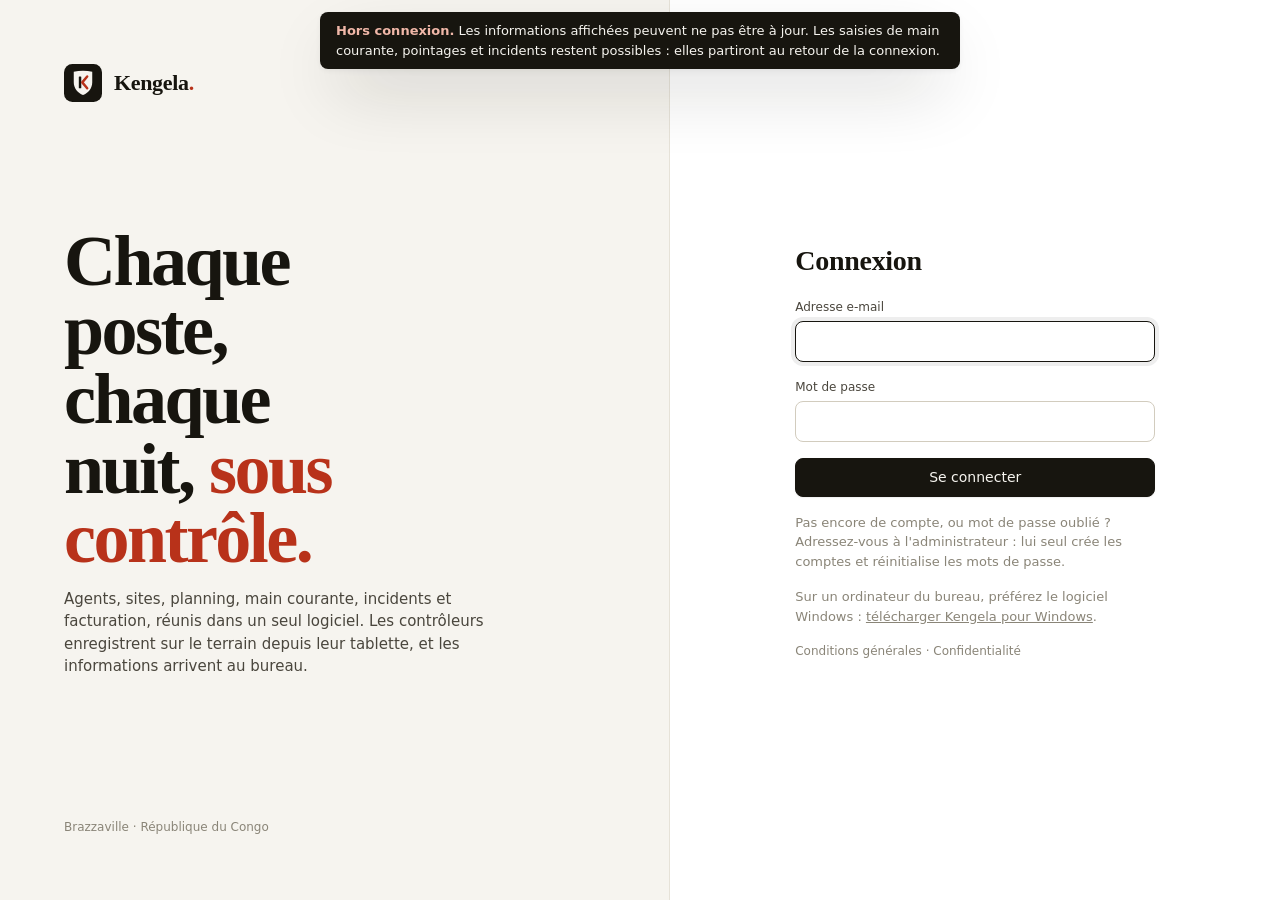
==== app/index.html @ 650a55ea "Version web 1.0.51" ====
<!doctype html>
<html lang="fr">
  <head>
    <meta charset="UTF-8" />
    <meta name="viewport" content="width=device-width, initial-scale=1.0" />
    <meta http-equiv="Content-Security-Policy"
      content="default-src 'self'; connect-src 'self' https://*.supabase.co wss://*.supabase.co https://api.github.com ws://localhost:5180; img-src 'self' data: blob: https://*.supabase.co; style-src 'self' 'unsafe-inline'; script-src 'self'" />
    <title>Kengela</title>
    <link rel="icon" href="data:image/svg+xml,%3Csvg xmlns='http://www.w3.org/2000/svg' viewBox='0 0 100 100'%3E%3Crect width='100' height='100' rx='22' fill='%2317150f'/%3E%3Cg transform='translate(12 11.5) scale(.76)'%3E%3Cpath d='M18 12C38 6.5 62 6.5 82 12L82 47C82 70.5 68 84.5 50 92.5C32 84.5 18 70.5 18 47Z' fill='%23f6f4ef'/%3E%3Crect x='35.5' y='28' width='8.5' height='41' rx='2.2' fill='%2317150f'/%3E%3Cpath d='M64.5 28 47.5 48.5 64.5 69' fill='none' stroke='%23b8321a' stroke-width='8.5' stroke-linecap='round' stroke-linejoin='round'/%3E%3C/g%3E%3C/svg%3E">
    <script type="module" crossorigin src="./assets/index-C6KwQcv0.js"></script>
    <link rel="stylesheet" crossorigin href="./assets/index-D4ypH4gi.css">
  </head>
  <body>
    <div id="root"></div>
  </body>
</html>
---- app/assets/index-D4ypH4gi.css ----
:root{--swal2-outline:0 0 0 3px #6496c880;--swal2-container-padding:.625em;--swal2-backdrop:#0006;--swal2-backdrop-transition:background-color .15s;--swal2-width:32em;--swal2-padding:0 0 1.25em;--swal2-border:none;--swal2-border-radius:.3125rem;--swal2-background:white;--swal2-color:#545454;--swal2-show-animation:swal2-show .3s;--swal2-hide-animation:swal2-hide .15s forwards;--swal2-icon-zoom:1;--swal2-title-padding:.8em 1em 0;--swal2-html-container-padding:1em 1.6em .3em;--swal2-input-border:1px solid #d9d9d9;--swal2-input-border-radius:.1875em;--swal2-input-box-shadow:inset 0 1px 1px #0000000f, 0 0 0 3px transparent;--swal2-input-background:transparent;--swal2-input-transition:border-color .2s, box-shadow .2s;--swal2-input-hover-box-shadow:inset 0 1px 1px #0000000f, 0 0 0 3px transparent;--swal2-input-focus-border:1px solid #b4dbed;--swal2-input-focus-box-shadow:inset 0 1px 1px #0000000f, 0 0 0 3px #6496c880;--swal2-progress-step-background:#add8e6;--swal2-validation-message-background:#f0f0f0;--swal2-validation-message-color:#666;--swal2-footer-border-color:#eee;--swal2-footer-background:transparent;--swal2-footer-color:inherit;--swal2-timer-progress-bar-background:#0000004d;--swal2-close-button-position:initial;--swal2-close-button-inset:auto;--swal2-close-button-font-size:2.5em;--swal2-close-button-color:#ccc;--swal2-close-button-transition:color .2s, box-shadow .2s;--swal2-close-button-outline:initial;--swal2-close-button-box-shadow:inset 0 0 0 3px transparent;--swal2-close-button-focus-box-shadow:inset var(--swal2-outline);--swal2-close-button-hover-transform:none;--swal2-actions-justify-content:center;--swal2-actions-width:auto;--swal2-actions-margin:1.25em auto 0;--swal2-actions-padding:0;--swal2-actions-border-radius:0;--swal2-actions-background:transparent;--swal2-action-button-transition:background-color .2s, box-shadow .2s;--swal2-action-button-hover:black 10%;--swal2-action-button-active:black 10%;--swal2-confirm-button-box-shadow:none;--swal2-confirm-button-border-radius:.25em;--swal2-confirm-button-background-color:#7066e0;--swal2-confirm-button-color:#fff;--swal2-deny-button-box-shadow:none;--swal2-deny-button-border-radius:.25em;--swal2-deny-button-background-color:#dc3741;--swal2-deny-button-color:#fff;--swal2-cancel-button-box-shadow:none;--swal2-cancel-button-border-radius:.25em;--swal2-cancel-button-background-color:#6e7881;--swal2-cancel-button-color:#fff;--swal2-toast-show-animation:swal2-toast-show .5s;--swal2-toast-hide-animation:swal2-toast-hide .1s forwards;--swal2-toast-border:none;--swal2-toast-box-shadow:0 0 1px #00000013, 0 1px 2px #00000013, 1px 2px 4px #00000013, 1px 3px 8px #00000013, 2px 4px 16px #00000013}[data-swal2-theme=dark]{--swal2-dark-theme-black:#19191a;--swal2-dark-theme-white:#e1e1e1;--swal2-background:var(--swal2-dark-theme-black);--swal2-color:var(--swal2-dark-theme-white);--swal2-footer-border-color:#555;--swal2-input-background:color-mix(in srgb, var(--swal2-dark-theme-black), var(--swal2-dark-theme-white) 10%);--swal2-validation-message-background:color-mix(in srgb, var(--swal2-dark-theme-black), var(--swal2-dark-theme-white) 10%);--swal2-validation-message-color:var(--swal2-dark-theme-white);--swal2-timer-progress-bar-background:#ffffffb3}@media (prefers-color-scheme:dark){[data-swal2-theme=auto]{--swal2-dark-theme-black:#19191a;--swal2-dark-theme-white:#e1e1e1;--swal2-background:var(--swal2-dark-theme-black);--swal2-color:var(--swal2-dark-theme-white);--swal2-footer-border-color:#555;--swal2-input-background:color-mix(in srgb, var(--swal2-dark-theme-black), var(--swal2-dark-theme-white) 10%);--swal2-validation-message-background:color-mix(in srgb, var(--swal2-dark-theme-black), var(--swal2-dark-theme-white) 10%);--swal2-validation-message-color:var(--swal2-dark-theme-white);--swal2-timer-progress-bar-background:#ffffffb3}}body.swal2-shown:not(.swal2-no-backdrop,.swal2-toast-shown){overflow:hidden}body.swal2-height-auto{height:auto!important}body.swal2-no-backdrop .swal2-container{pointer-events:none;background-color:#0000!important}body.swal2-no-backdrop .swal2-container .swal2-popup{pointer-events:auto}body.swal2-no-backdrop .swal2-container .swal2-modal{box-shadow:0 0 10px var(--swal2-backdrop)}body.swal2-toast-shown .swal2-container{box-sizing:border-box;pointer-events:none;background-color:#0000;width:360px;max-width:100%}body.swal2-toast-shown .swal2-container.swal2-top{inset:0 auto auto 50%;transform:translate(-50%)}body.swal2-toast-shown .swal2-container.swal2-top-end,body.swal2-toast-shown .swal2-container.swal2-top-right{inset:0 0 auto auto}body.swal2-toast-shown .swal2-container.swal2-top-start,body.swal2-toast-shown .swal2-container.swal2-top-left{inset:0 auto auto 0}body.swal2-toast-shown .swal2-container.swal2-center-start,body.swal2-toast-shown .swal2-container.swal2-center-left{inset:50% auto auto 0;transform:translateY(-50%)}body.swal2-toast-shown .swal2-container.swal2-center{inset:50% auto auto 50%;transform:translate(-50%,-50%)}body.swal2-toast-shown .swal2-container.swal2-center-end,body.swal2-toast-shown .swal2-container.swal2-center-right{inset:50% 0 auto auto;transform:translateY(-50%)}body.swal2-toast-shown .swal2-container.swal2-bottom-start,body.swal2-toast-shown .swal2-container.swal2-bottom-left{inset:auto auto 0 0}body.swal2-toast-shown .swal2-container.swal2-bottom{inset:auto auto 0 50%;transform:translate(-50%)}body.swal2-toast-shown .swal2-container.swal2-bottom-end,body.swal2-toast-shown .swal2-container.swal2-bottom-right{inset:auto 0 0 auto}@media print{body.swal2-shown:not(.swal2-no-backdrop,.swal2-toast-shown){overflow-y:scroll!important}body.swal2-shown:not(.swal2-no-backdrop,.swal2-toast-shown)>[aria-hidden=true]{display:none}body.swal2-shown:not(.swal2-no-backdrop,.swal2-toast-shown) .swal2-container{position:static!important}}div:where(.swal2-container){z-index:1060;box-sizing:border-box;height:100%;padding:var(--swal2-container-padding);transition:var(--swal2-backdrop-transition);-webkit-overflow-scrolling:touch;grid-template-rows:minmax(min-content,auto) minmax(min-content,auto) minmax(min-content,auto);grid-template-areas:"top-start top top-end""center-start center center-end""bottom-start bottom-center bottom-end";display:grid;position:fixed;inset:0;overflow-x:hidden}div:where(.swal2-container).swal2-backdrop-show,div:where(.swal2-container).swal2-noanimation{background:var(--swal2-backdrop)}div:where(.swal2-container).swal2-backdrop-hide{background:0 0!important}div:where(.swal2-container).swal2-top-start,div:where(.swal2-container).swal2-center-start,div:where(.swal2-container).swal2-bottom-start{grid-template-columns:minmax(0,1fr) auto auto}div:where(.swal2-container).swal2-top,div:where(.swal2-container).swal2-center,div:where(.swal2-container).swal2-bottom{grid-template-columns:auto minmax(0,1fr) auto}div:where(.swal2-container).swal2-top-end,div:where(.swal2-container).swal2-center-end,div:where(.swal2-container).swal2-bottom-end{grid-template-columns:auto auto minmax(0,1fr)}div:where(.swal2-container).swal2-top-start>.swal2-popup{align-self:start}div:where(.swal2-container).swal2-top>.swal2-popup{grid-column:2;place-self:start center}div:where(.swal2-container).swal2-top-end>.swal2-popup,div:where(.swal2-container).swal2-top-right>.swal2-popup{grid-column:3;place-self:start end}div:where(.swal2-container).swal2-center-start>.swal2-popup,div:where(.swal2-container).swal2-center-left>.swal2-popup{grid-row:2;align-self:center}div:where(.swal2-container).swal2-center>.swal2-popup{grid-area:2/2;place-self:center}div:where(.swal2-container).swal2-center-end>.swal2-popup,div:where(.swal2-container).swal2-center-right>.swal2-popup{grid-area:2/3;place-self:center end}div:where(.swal2-container).swal2-bottom-start>.swal2-popup,div:where(.swal2-container).swal2-bottom-left>.swal2-popup{grid-area:3/1;align-self:end}div:where(.swal2-container).swal2-bottom>.swal2-popup{grid-area:3/2;place-self:end center}div:where(.swal2-container).swal2-bottom-end>.swal2-popup,div:where(.swal2-container).swal2-bottom-right>.swal2-popup{grid-area:3/3;place-self:end}div:where(.swal2-container).swal2-grow-row>.swal2-popup,div:where(.swal2-container).swal2-grow-fullscreen>.swal2-popup{grid-column:1/4;width:100%}div:where(.swal2-container).swal2-grow-column>.swal2-popup,div:where(.swal2-container).swal2-grow-fullscreen>.swal2-popup{grid-row:1/4;align-self:stretch}div:where(.swal2-container).swal2-no-transition{transition:none!important}div:where(.swal2-container)[popover]{border:0;width:auto}div:where(.swal2-container) div:where(.swal2-popup){box-sizing:border-box;width:var(--swal2-width);max-width:100%;padding:var(--swal2-padding);border:var(--swal2-border);border-radius:var(--swal2-border-radius);background:var(--swal2-background);color:var(--swal2-color);grid-template-columns:minmax(0,100%);font-family:inherit;font-size:1rem;display:none;position:relative}div:where(.swal2-container) div:where(.swal2-popup):focus{outline:none}div:where(.swal2-container) div:where(.swal2-popup).swal2-loading{overflow-y:hidden}div:where(.swal2-container) div:where(.swal2-popup).swal2-draggable,div:where(.swal2-container) div:where(.swal2-popup).swal2-draggable div:where(.swal2-icon){cursor:grab}div:where(.swal2-container) div:where(.swal2-popup).swal2-dragging,div:where(.swal2-container) div:where(.swal2-popup).swal2-dragging div:where(.swal2-icon){cursor:grabbing}div:where(.swal2-container) h2:where(.swal2-title){max-width:100%;padding:var(--swal2-title-padding);color:inherit;text-align:center;text-transform:none;overflow-wrap:break-word;cursor:initial;margin:0;font-size:1.875em;font-weight:600;position:relative}div:where(.swal2-container) div:where(.swal2-actions){z-index:1;box-sizing:border-box;align-items:center;justify-content:var(--swal2-actions-justify-content);width:var(--swal2-actions-width);margin:var(--swal2-actions-margin);padding:var(--swal2-actions-padding);border-radius:var(--swal2-actions-border-radius);background:var(--swal2-actions-background);flex-wrap:wrap;display:flex}div:where(.swal2-container) div:where(.swal2-loader){border:.25em solid #2778c4;border-color:#2778c4 #0000;border-radius:100%;justify-content:center;align-items:center;width:2.2em;height:2.2em;margin:0 1.875em;animation:1.5s linear infinite swal2-rotate-loading;display:none}div:where(.swal2-container) button:where(.swal2-styled){transition:var(--swal2-action-button-transition);border:none;margin:.3125em;padding:.625em 1.1em;font-weight:500;box-shadow:0 0 0 3px #0000}div:where(.swal2-container) button:where(.swal2-styled):not([disabled]){cursor:pointer}div:where(.swal2-container) button:where(.swal2-styled):where(.swal2-confirm){border-radius:var(--swal2-confirm-button-border-radius);background:initial;background-color:var(--swal2-confirm-button-background-color);box-shadow:var(--swal2-confirm-button-box-shadow);color:var(--swal2-confirm-button-color);font-size:1em}div:where(.swal2-container) button:where(.swal2-styled):where(.swal2-confirm):hover{background-color:color-mix(in srgb, var(--swal2-confirm-button-background-color), var(--swal2-action-button-hover))}div:where(.swal2-container) button:where(.swal2-styled):where(.swal2-confirm):active{background-color:color-mix(in srgb, var(--swal2-confirm-button-background-color), var(--swal2-action-button-active))}div:where(.swal2-container) button:where(.swal2-styled):where(.swal2-deny){border-radius:var(--swal2-deny-button-border-radius);background:initial;background-color:var(--swal2-deny-button-background-color);box-shadow:var(--swal2-deny-button-box-shadow);color:var(--swal2-deny-button-color);font-size:1em}div:where(.swal2-container) button:where(.swal2-styled):where(.swal2-deny):hover{background-color:color-mix(in srgb, var(--swal2-deny-button-background-color), var(--swal2-action-button-hover))}div:where(.swal2-container) button:where(.swal2-styled):where(.swal2-deny):active{background-color:color-mix(in srgb, var(--swal2-deny-button-background-color), var(--swal2-action-button-active))}div:where(.swal2-container) button:where(.swal2-styled):where(.swal2-cancel){border-radius:var(--swal2-cancel-button-border-radius);background:initial;background-color:var(--swal2-cancel-button-background-color);box-shadow:var(--swal2-cancel-button-box-shadow);color:var(--swal2-cancel-button-color);font-size:1em}div:where(.swal2-container) button:where(.swal2-styled):where(.swal2-cancel):hover{background-color:color-mix(in srgb, var(--swal2-cancel-button-background-color), var(--swal2-action-button-hover))}div:where(.swal2-container) button:where(.swal2-styled):where(.swal2-cancel):active{background-color:color-mix(in srgb, var(--swal2-cancel-button-background-color), var(--swal2-action-button-active))}div:where(.swal2-container) button:where(.swal2-styled):focus-visible{box-shadow:var(--swal2-action-button-focus-box-shadow);outline:none}div:where(.swal2-container) button:where(.swal2-styled)[disabled]:not(.swal2-loading){opacity:.4}div:where(.swal2-container) button:where(.swal2-styled)::-moz-focus-inner{border:0}div:where(.swal2-container) div:where(.swal2-footer){border-top:1px solid var(--swal2-footer-border-color);background:var(--swal2-footer-background);color:var(--swal2-footer-color);text-align:center;cursor:initial;margin:1em 0 0;padding:1em 1em 0;font-size:1em}div:where(.swal2-container) .swal2-timer-progress-bar-container{border-bottom-right-radius:var(--swal2-border-radius);border-bottom-left-radius:var(--swal2-border-radius);position:absolute;bottom:0;left:0;right:0;overflow:hidden;grid-column:auto!important}div:where(.swal2-container) div:where(.swal2-timer-progress-bar){background:var(--swal2-timer-progress-bar-background);width:100%;height:.25em}div:where(.swal2-container) img:where(.swal2-image){max-width:100%;cursor:initial;margin:2em auto 1em}div:where(.swal2-container) button:where(.swal2-close){position:var(--swal2-close-button-position);inset:var(--swal2-close-button-inset);z-index:2;width:1.2em;height:1.2em;transition:var(--swal2-close-button-transition);border-radius:var(--swal2-border-radius);outline:var(--swal2-close-button-outline);color:var(--swal2-close-button-color);font-family:monospace;font-size:var(--swal2-close-button-font-size);cursor:pointer;background:0 0;border:none;justify-content:center;justify-self:end;align-items:center;margin-top:0;margin-bottom:-1.2em;margin-right:0;padding:0;overflow:hidden}div:where(.swal2-container) button:where(.swal2-close):hover{transform:var(--swal2-close-button-hover-transform);color:#f27474;background:0 0}div:where(.swal2-container) button:where(.swal2-close):focus-visible{box-shadow:var(--swal2-close-button-focus-box-shadow);outline:none}div:where(.swal2-container) button:where(.swal2-close)::-moz-focus-inner{border:0}div:where(.swal2-container) div:where(.swal2-html-container){z-index:1;padding:var(--swal2-html-container-padding);color:inherit;text-align:center;overflow-wrap:break-word;word-break:break-word;cursor:initial;justify-content:center;margin:0;font-size:1.125em;font-weight:400;line-height:normal;overflow:auto}div:where(.swal2-container) input:where(.swal2-input),div:where(.swal2-container) input:where(.swal2-file),div:where(.swal2-container) textarea:where(.swal2-textarea),div:where(.swal2-container) select:where(.swal2-select),div:where(.swal2-container) div:where(.swal2-radio),div:where(.swal2-container) label:where(.swal2-checkbox){margin:1em 2em 3px}div:where(.swal2-container) input:where(.swal2-input),div:where(.swal2-container) input:where(.swal2-file),div:where(.swal2-container) textarea:where(.swal2-textarea){box-sizing:border-box;width:auto;transition:var(--swal2-input-transition);border:var(--swal2-input-border);border-radius:var(--swal2-input-border-radius);background:var(--swal2-input-background);box-shadow:var(--swal2-input-box-shadow);color:inherit;font-size:1.125em}div:where(.swal2-container) input:where(.swal2-input).swal2-inputerror,div:where(.swal2-container) input:where(.swal2-file).swal2-inputerror,div:where(.swal2-container) textarea:where(.swal2-textarea).swal2-inputerror{border-color:#f27474!important;box-shadow:0 0 2px #f27474!important}div:where(.swal2-container) input:where(.swal2-input):hover,div:where(.swal2-container) input:where(.swal2-file):hover,div:where(.swal2-container) textarea:where(.swal2-textarea):hover{box-shadow:var(--swal2-input-hover-box-shadow)}div:where(.swal2-container) input:where(.swal2-input):focus,div:where(.swal2-container) input:where(.swal2-file):focus,div:where(.swal2-container) textarea:where(.swal2-textarea):focus{border:var(--swal2-input-focus-border);box-shadow:var(--swal2-input-focus-box-shadow);outline:none}div:where(.swal2-container) input:where(.swal2-input)::placeholder,div:where(.swal2-container) input:where(.swal2-file)::placeholder,div:where(.swal2-container) textarea:where(.swal2-textarea)::placeholder{color:#ccc}div:where(.swal2-container) .swal2-range{background:var(--swal2-background);margin:1em 2em 3px}div:where(.swal2-container) .swal2-range input{width:80%}div:where(.swal2-container) .swal2-range output{width:20%;color:inherit;text-align:center;font-weight:600}div:where(.swal2-container) .swal2-range input,div:where(.swal2-container) .swal2-range output{height:2.625em;padding:0;font-size:1.125em;line-height:2.625em}div:where(.swal2-container) .swal2-input{height:2.625em;padding:0 .75em}div:where(.swal2-container) .swal2-file{background:var(--swal2-input-background);width:75%;margin-left:auto;margin-right:auto;font-size:1.125em}div:where(.swal2-container) .swal2-textarea{height:6.75em;padding:.75em}div:where(.swal2-container) .swal2-select{background:var(--swal2-input-background);min-width:50%;max-width:100%;color:inherit;padding:.375em .625em;font-size:1.125em}div:where(.swal2-container) .swal2-radio,div:where(.swal2-container) .swal2-checkbox{background:var(--swal2-background);color:inherit;justify-content:center;align-items:center}div:where(.swal2-container) .swal2-radio label,div:where(.swal2-container) .swal2-checkbox label{margin:0 .6em;font-size:1.125em}div:where(.swal2-container) .swal2-radio input,div:where(.swal2-container) .swal2-checkbox input{flex-shrink:0;margin:0 .4em}div:where(.swal2-container) label:where(.swal2-input-label){justify-content:center;margin:1em auto 0;display:flex}div:where(.swal2-container) div:where(.swal2-validation-message){background:var(--swal2-validation-message-background);color:var(--swal2-validation-message-color);justify-content:center;align-items:center;margin:1em 0 0;padding:.625em;font-size:1em;font-weight:300;overflow:hidden}div:where(.swal2-container) div:where(.swal2-validation-message):before{content:"!";color:#fff;text-align:center;background-color:#f27474;border-radius:50%;width:1.5em;min-width:1.5em;height:1.5em;margin:0 .625em;font-weight:600;line-height:1.5em;display:inline-block}div:where(.swal2-container) .swal2-progress-steps{background:0 0;flex-wrap:wrap;align-items:center;max-width:100%;margin:1.25em auto;padding:0;font-weight:600}div:where(.swal2-container) .swal2-progress-steps li{display:inline-block;position:relative}div:where(.swal2-container) .swal2-progress-steps .swal2-progress-step{z-index:20;color:#fff;text-align:center;background:#2778c4;border-radius:2em;flex-shrink:0;width:2em;height:2em;line-height:2em}div:where(.swal2-container) .swal2-progress-steps .swal2-progress-step.swal2-active-progress-step{background:#2778c4}div:where(.swal2-container) .swal2-progress-steps .swal2-progress-step.swal2-active-progress-step~.swal2-progress-step{background:var(--swal2-progress-step-background);color:#fff}div:where(.swal2-container) .swal2-progress-steps .swal2-progress-step.swal2-active-progress-step~.swal2-progress-step-line{background:var(--swal2-progress-step-background)}div:where(.swal2-container) .swal2-progress-steps .swal2-progress-step-line{z-index:10;background:#2778c4;flex-shrink:0;width:2.5em;height:.4em;margin:0 -1px}div:where(.swal2-icon){box-sizing:content-box;zoom:var(--swal2-icon-zoom);cursor:default;-webkit-user-select:none;user-select:none;border:.25em solid #000;border-radius:50%;justify-content:center;width:5em;height:5em;margin:2.5em auto .6em;font-family:inherit;line-height:5em;position:relative}div:where(.swal2-icon) .swal2-icon-content{align-items:center;font-size:3.75em;display:flex}div:where(.swal2-icon).swal2-error{color:#f27474;border-color:#f27474}div:where(.swal2-icon).swal2-error .swal2-x-mark{flex-grow:1;position:relative}div:where(.swal2-icon).swal2-error [class^=swal2-x-mark-line]{background-color:#f27474;border-radius:.125em;width:2.9375em;height:.3125em;display:block;position:absolute;top:2.3125em}div:where(.swal2-icon).swal2-error [class^=swal2-x-mark-line][class$=left]{left:1.0625em;transform:rotate(45deg)}div:where(.swal2-icon).swal2-error [class^=swal2-x-mark-line][class$=right]{right:1em;transform:rotate(-45deg)}div:where(.swal2-icon).swal2-error.swal2-icon-show{animation:.5s swal2-animate-error-icon}div:where(.swal2-icon).swal2-error.swal2-icon-show .swal2-x-mark{animation:.5s swal2-animate-error-x-mark}div:where(.swal2-icon).swal2-warning{color:#f8bb86;border-color:#f8bb86}div:where(.swal2-icon).swal2-warning.swal2-icon-show{animation:.5s swal2-animate-error-icon}div:where(.swal2-icon).swal2-warning.swal2-icon-show .swal2-icon-content{animation:.5s swal2-animate-i-mark}div:where(.swal2-icon).swal2-info{color:#3fc3ee;border-color:#3fc3ee}div:where(.swal2-icon).swal2-info.swal2-icon-show{animation:.5s swal2-animate-error-icon}div:where(.swal2-icon).swal2-info.swal2-icon-show .swal2-icon-content{animation:.8s swal2-animate-i-mark}div:where(.swal2-icon).swal2-question{color:#87adbd;border-color:#87adbd}div:where(.swal2-icon).swal2-question.swal2-icon-show{animation:.5s swal2-animate-error-icon}div:where(.swal2-icon).swal2-question.swal2-icon-show .swal2-icon-content{animation:.8s swal2-animate-question-mark}div:where(.swal2-icon).swal2-success{color:#a5dc86;border-color:#a5dc86}div:where(.swal2-icon).swal2-success [class^=swal2-success-circular-line]{border-radius:50%;width:3.75em;height:7.5em;position:absolute}div:where(.swal2-icon).swal2-success [class^=swal2-success-circular-line][class$=left]{transform-origin:3.75em 3.75em;border-radius:7.5em 0 0 7.5em;top:-.4375em;left:-2.0635em;transform:rotate(-45deg)}div:where(.swal2-icon).swal2-success [class^=swal2-success-circular-line][class$=right]{transform-origin:0 3.75em;border-radius:0 7.5em 7.5em 0;top:-.6875em;left:1.875em;transform:rotate(-45deg)}div:where(.swal2-icon).swal2-success .swal2-success-ring{z-index:2;box-sizing:content-box;border:.25em solid #a5dc864d;border-radius:50%;width:100%;height:100%;position:absolute;top:-.25em;left:-.25em}div:where(.swal2-icon).swal2-success .swal2-success-fix{z-index:1;width:.4375em;height:5.625em;position:absolute;top:.5em;left:1.625em;transform:rotate(-45deg)}div:where(.swal2-icon).swal2-success [class^=swal2-success-line]{z-index:2;background-color:#a5dc86;border-radius:.125em;height:.3125em;display:block;position:absolute}div:where(.swal2-icon).swal2-success [class^=swal2-success-line][class$=tip]{width:1.5625em;top:2.875em;left:.8125em;transform:rotate(45deg)}div:where(.swal2-icon).swal2-success [class^=swal2-success-line][class$=long]{width:2.9375em;top:2.375em;right:.5em;transform:rotate(-45deg)}div:where(.swal2-icon).swal2-success.swal2-icon-show .swal2-success-line-tip{animation:.75s swal2-animate-success-line-tip}div:where(.swal2-icon).swal2-success.swal2-icon-show .swal2-success-line-long{animation:.75s swal2-animate-success-line-long}div:where(.swal2-icon).swal2-success.swal2-icon-show .swal2-success-circular-line-right{animation:4.25s ease-in swal2-rotate-success-circular-line}[class^=swal2]{-webkit-tap-highlight-color:#0000}.swal2-show{animation:var(--swal2-show-animation)}.swal2-hide{animation:var(--swal2-hide-animation)}.swal2-noanimation{transition:none}.swal2-scrollbar-measure{width:50px;height:50px;position:absolute;top:-9999px;overflow:scroll}.swal2-rtl .swal2-close{margin-right:initial;margin-left:0}.swal2-rtl .swal2-timer-progress-bar{left:auto;right:0}.swal2-toast{box-sizing:border-box;border:var(--swal2-toast-border);background:var(--swal2-background);box-shadow:var(--swal2-toast-box-shadow);pointer-events:auto;grid-template-columns:min-content auto min-content;padding:1em;overflow-y:hidden;grid-area:1/1/4/4!important}.swal2-toast>*{grid-column:2}.swal2-toast h2:where(.swal2-title){text-align:initial;margin:.5em 1em;padding:0;font-size:1em}.swal2-toast .swal2-loading{justify-content:center}.swal2-toast input:where(.swal2-input){height:2em;margin:.5em;font-size:1em}.swal2-toast .swal2-validation-message{font-size:1em}.swal2-toast div:where(.swal2-footer){margin:.5em 0 0;padding:.5em 0 0;font-size:.8em}.swal2-toast button:where(.swal2-close){grid-area:1/3/99/3;align-self:center;width:.8em;height:.8em;margin:0;font-size:2em}.swal2-toast div:where(.swal2-html-container){overflow:initial;text-align:initial;margin:.5em 1em;padding:0;font-size:1em}.swal2-toast div:where(.swal2-html-container):empty{padding:0}.swal2-toast .swal2-loader{grid-area:1/1/99;align-self:center;width:2em;height:2em;margin:.25em}.swal2-toast .swal2-icon{grid-area:1/1/99;align-self:center;width:2em;min-width:2em;height:2em;margin:0 .5em 0 0}.swal2-toast .swal2-icon .swal2-icon-content{align-items:center;font-size:1.8em;font-weight:700;display:flex}.swal2-toast .swal2-icon.swal2-success .swal2-success-ring{width:2em;height:2em}.swal2-toast .swal2-icon.swal2-error [class^=swal2-x-mark-line]{width:1.375em;top:.875em}.swal2-toast .swal2-icon.swal2-error [class^=swal2-x-mark-line][class$=left]{left:.3125em}.swal2-toast .swal2-icon.swal2-error [class^=swal2-x-mark-line][class$=right]{right:.3125em}.swal2-toast div:where(.swal2-actions){justify-content:flex-start;height:auto;margin:.5em 0 0;padding:0 .5em}.swal2-toast button:where(.swal2-styled){margin:.25em .5em;padding:.4em .6em;font-size:1em}.swal2-toast .swal2-success{border-color:#a5dc86}.swal2-toast .swal2-success [class^=swal2-success-circular-line]{border-radius:50%;width:1.6em;height:3em;position:absolute}.swal2-toast .swal2-success [class^=swal2-success-circular-line][class$=left]{transform-origin:2em 2em;border-radius:4em 0 0 4em;top:-.8em;left:-.5em;transform:rotate(-45deg)}.swal2-toast .swal2-success [class^=swal2-success-circular-line][class$=right]{transform-origin:0 1.5em;border-radius:0 4em 4em 0;top:-.25em;left:.9375em}.swal2-toast .swal2-success .swal2-success-ring{width:2em;height:2em}.swal2-toast .swal2-success .swal2-success-fix{width:.4375em;height:2.6875em;top:0;left:.4375em}.swal2-toast .swal2-success [class^=swal2-success-line]{height:.3125em}.swal2-toast .swal2-success [class^=swal2-success-line][class$=tip]{width:.75em;top:1.125em;left:.1875em}.swal2-toast .swal2-success [class^=swal2-success-line][class$=long]{width:1.375em;top:.9375em;right:.1875em}.swal2-toast .swal2-success.swal2-icon-show .swal2-success-line-tip{animation:.75s swal2-toast-animate-success-line-tip}.swal2-toast .swal2-success.swal2-icon-show .swal2-success-line-long{animation:.75s swal2-toast-animate-success-line-long}.swal2-toast.swal2-show{animation:var(--swal2-toast-show-animation)}.swal2-toast.swal2-hide{animation:var(--swal2-toast-hide-animation)}@keyframes swal2-show{0%{opacity:0;transform:translateY(-50px)scale(.9)}to{opacity:1;transform:translate(0,0)scale(1)}}@keyframes swal2-hide{0%{opacity:1;transform:translate(0,0)scale(1)}to{opacity:0;transform:translateY(-50px)scale(.9)}}@keyframes swal2-animate-success-line-tip{0%{width:0;top:1.1875em;left:.0625em}54%{width:0;top:1.0625em;left:.125em}70%{width:3.125em;top:2.1875em;left:-.375em}84%{width:1.0625em;top:3em;left:1.3125em}to{width:1.5625em;top:2.8125em;left:.8125em}}@keyframes swal2-animate-success-line-long{0%{width:0;top:3.375em;right:2.875em}65%{width:0;top:3.375em;right:2.875em}84%{width:3.4375em;top:2.1875em;right:0}to{width:2.9375em;top:2.375em;right:.5em}}@keyframes swal2-rotate-success-circular-line{0%{transform:rotate(-45deg)}5%{transform:rotate(-45deg)}12%{transform:rotate(-405deg)}to{transform:rotate(-405deg)}}@keyframes swal2-animate-error-x-mark{0%{opacity:0;margin-top:1.625em;transform:scale(.4)}50%{opacity:0;margin-top:1.625em;transform:scale(.4)}80%{margin-top:-.375em;transform:scale(1.15)}to{opacity:1;margin-top:0;transform:scale(1)}}@keyframes swal2-animate-error-icon{0%{opacity:0;transform:rotateX(100deg)}to{opacity:1;transform:rotateX(0)}}@keyframes swal2-rotate-loading{0%{transform:rotate(0)}to{transform:rotate(360deg)}}@keyframes swal2-animate-question-mark{0%{transform:rotateY(-360deg)}to{transform:rotateY(0)}}@keyframes swal2-animate-i-mark{0%{opacity:0;transform:rotate(45deg)}25%{opacity:.4;transform:rotate(-25deg)}50%{opacity:.8;transform:rotate(15deg)}75%{opacity:1;transform:rotate(-5deg)}to{opacity:1;transform:rotateX(0)}}@keyframes swal2-toast-show{0%{transform:translateY(-.625em)rotate(2deg)}33%{transform:translateY(0)rotate(-2deg)}66%{transform:translateY(.3125em)rotate(2deg)}to{transform:translateY(0)rotate(0)}}@keyframes swal2-toast-hide{to{opacity:0;transform:rotate(1deg)}}@keyframes swal2-toast-animate-success-line-tip{0%{width:0;top:.5625em;left:.0625em}54%{width:0;top:.125em;left:.125em}70%{width:1.625em;top:.625em;left:-.25em}84%{width:.5em;top:1.0625em;left:.75em}to{width:.75em;top:1.125em;left:.1875em}}@keyframes swal2-toast-animate-success-line-long{0%{width:0;top:1.625em;right:1.375em}65%{width:0;top:1.25em;right:.9375em}84%{width:1.125em;top:.9375em;right:0}to{width:1.375em;top:.9375em;right:.1875em}}:root{--papier:#f6f4ef;--papier-2:#efece4;--surface:#fff;--encre:#17150f;--encre-2:#4a463d;--encre-3:#8a8578;--trait:#e6e2d8;--trait-fort:#d2ccbe;--accent:#b8321a;--accent-fond:#f6e4df;--ok:#2f6b3a;--ok-fond:#e3efe2;--alerte:#8a5a00;--alerte-fond:#f5ebd3;--danger:#a3221a;--danger-fond:#f6dfdc;--fond-tete:#fbfaf7;--survol:var(--survol);--aujourdhui:#fdf8f6;--nuit-fond:#e6e7ec;--nuit-trait:#2c3350;--encre-fort:#000;--reflet:#f8f6f1;--lightningcss-light:initial;--lightningcss-dark: ;color-scheme:light;--serif:"Sitka Display", "Sitka Heading", "Iowan Old Style", "Palatino Linotype", Palatino, Georgia, serif;--serif-titre:"Sitka Heading", "Sitka Display", "Iowan Old Style", "Palatino Linotype", Georgia, serif;--sans:"Segoe UI Variable Text", "Segoe UI", system-ui, -apple-system, "Helvetica Neue", Arial, sans-serif;--rayon:8px;--rayon-grand:14px;--ombre-1:0 1px 0 #17150f08, 0 1px 3px #17150f0a;--ombre-2:0 1px 2px #17150f0d, 0 6px 18px -6px #17150f1f;--ombre-3:0 2px 6px #17150f0f, 0 28px 70px -18px #17150f52;--sortie:cubic-bezier(.2, .8, .2, 1);--ressort:cubic-bezier(.34, 1.4, .64, 1);--rapide:.14s;--moyen:.26s;--lent:.52s}*{box-sizing:border-box}html,body,#root{height:100%}body{background:var(--papier);color:var(--encre);font-family:var(--sans);-webkit-font-smoothing:antialiased;text-rendering:optimizelegibility;margin:0;font-size:14px;line-height:1.5}h1,h2,h3{margin:0;font-weight:600}a{color:inherit}button,input,select,textarea{font:inherit;color:inherit}::selection{background:var(--accent-fond);color:var(--encre)}:focus-visible{outline:2px solid var(--encre);outline-offset:2px;border-radius:4px}::-webkit-scrollbar{width:10px;height:10px}::-webkit-scrollbar-track{background:0 0}::-webkit-scrollbar-thumb{background:var(--trait-fort);border:3px solid var(--papier);border-radius:10px}::-webkit-scrollbar-thumb:hover{background:var(--encre-3)}::-webkit-scrollbar-button{width:0;height:0;display:none}::-webkit-scrollbar-corner{background:0 0}@keyframes monte{0%{opacity:0;transform:translateY(8px)}to{opacity:1;transform:none}}@keyframes apparait{0%{opacity:0}to{opacity:1}}@keyframes trait{0%{transform:scaleX(0)}to{transform:scaleX(1)}}@keyframes ouvre{0%{opacity:0;transform:translateY(14px)scale(.985)}to{opacity:1;transform:none}}@keyframes pop{0%{opacity:0;transform:scale(.4)}70%{opacity:1;transform:scale(1.12)}to{transform:scale(1)}}@keyframes glisse{0%{opacity:0;transform:translateY(16px)scale(.98)}to{opacity:1;transform:none}}@keyframes repart{to{opacity:0;transform:translateY(10px)scale(.98)}}@keyframes descend{0%{opacity:0;transform:translate(-50%,-14px)}to{opacity:1;transform:translate(-50%)}}@keyframes deroule{0%{opacity:0;transform:translateY(-4px)}to{opacity:1;transform:none}}@keyframes pousse-v{0%{transform:scaleY(0)}}@keyframes pousse-h{0%{transform:scaleX(0)}to{transform:scaleX(1)}}@keyframes reflet{0%{background-position:200% 0}to{background-position:-200% 0}}.app{grid-template-columns:264px 1fr;height:100%;display:grid}.barre{border-right:1px solid var(--trait);background:var(--surface);flex-direction:column;gap:18px;padding:22px 14px 16px;display:flex;overflow-y:auto}.marque{border-bottom:1px solid var(--trait);z-index:2;background:var(--surface);align-items:center;gap:12px;margin-top:-22px;padding:22px 8px 18px;display:flex;position:sticky;top:-22px}.marque svg{box-shadow:var(--ombre-2);border-radius:10px;flex:none}.marque-nom{font-family:var(--serif);letter-spacing:-.015em;font-size:19px;font-weight:600;line-height:1.1}.marque-nom span{color:var(--accent)}.marque-sous{color:var(--encre-3);letter-spacing:.01em;margin-top:3px;font-size:11.5px}.marque.marque-societe{text-align:center;flex-direction:column;align-items:center;gap:10px}.marque.marque-societe>div:last-child{width:100%}.marque-logo{border:1px solid var(--trait);min-width:76px;max-width:100%;height:76px;box-shadow:var(--ombre-1);box-sizing:border-box;background:#fff;border-radius:12px;flex:none;justify-content:center;align-items:center;padding:6px 10px;display:flex;overflow:hidden}.marque-logo img{object-fit:contain;width:auto;max-width:240px;height:auto;max-height:62px;display:block}.marque-logo.sans-logo{background:var(--encre);width:76px;color:var(--papier);font-family:var(--serif);letter-spacing:.02em;border-color:#0000;padding:0;font-size:22px;font-weight:600}.marque-nom-societe{-webkit-line-clamp:3;overflow-wrap:anywhere;-webkit-box-orient:vertical;font-size:16.5px;line-height:1.25;display:-webkit-box;overflow:hidden}.nav{flex-direction:column;gap:2px;display:flex}.nav-section+.nav-section{margin-top:6px}.nav-titre{cursor:pointer;text-transform:uppercase;letter-spacing:.12em;width:100%;color:var(--encre-3);transition:color var(--rapide);background:0 0;border:none;border-radius:6px;align-items:center;gap:8px;padding:12px 12px 6px;font-size:10.5px;font-weight:700;display:flex}.nav-titre>span:first-child{text-align:left;flex:1}.nav-titre:hover{color:var(--encre)}.nav-titre .icone{transition:transform var(--moyen) var(--sortie)}.nav-section.replie .nav-titre .icone{transform:rotate(-90deg)}.nav-entrees{transition:grid-template-rows var(--moyen) var(--sortie), opacity var(--moyen) ease;grid-template-rows:1fr;display:grid}.nav-entrees>div{flex-direction:column;gap:2px;min-height:0;display:flex;overflow:hidden}.nav-section.replie .nav-entrees{opacity:0;grid-template-rows:0fr}.nav a{color:var(--encre-2);transition:background-color var(--rapide) ease, color var(--rapide) ease;border-radius:10px;align-items:center;gap:12px;padding:8px 12px;font-size:14px;text-decoration:none;display:flex;position:relative}.nav a .icone{color:var(--encre-3);transition:color var(--rapide), transform var(--moyen) var(--sortie);flex:none}.nav-libelle{text-overflow:ellipsis;white-space:nowrap;flex:1;min-width:0;overflow:hidden}.nav a:hover{background:var(--papier);color:var(--encre)}.nav a:hover .icone{color:var(--encre);transform:translate(1px)scale(1.06)}.nav a.active{background:var(--accent-fond);color:var(--accent);font-weight:600}.nav a.active .icone{color:var(--accent)}.compteur{background:var(--accent);color:#fff;text-align:center;font-variant-numeric:tabular-nums;min-width:22px;animation:pop .42s var(--ressort) backwards;border-radius:10px;padding:0 7px;font-size:11px;font-weight:700;line-height:19px}.utilisateur{z-index:2;background:var(--surface);border-top:1px solid var(--trait);margin-top:auto;margin-bottom:-16px;padding:14px 6px 16px;font-size:13px;position:sticky;bottom:-16px}.utilisateur-ligne{align-items:center;gap:8px;display:flex}.avatar{background:var(--accent);color:#fff;letter-spacing:.02em;border-radius:50%;flex:none;justify-content:center;align-items:center;width:36px;height:36px;font-size:13px;font-weight:700;display:flex}.utilisateur-nom{overflow-wrap:anywhere;font-weight:600;line-height:1.25}.utilisateur-role{color:var(--encre-3);white-space:nowrap;text-overflow:ellipsis;font-size:12px;overflow:hidden}.bouton-icone{border:1px solid var(--trait);background:var(--surface);width:32px;height:32px;color:var(--encre-2);cursor:pointer;transition:background-color var(--rapide), color var(--rapide), border-color var(--rapide), transform var(--rapide) var(--sortie);border-radius:8px;flex:none;justify-content:center;align-items:center;display:inline-flex}.bouton-icone:hover{background:var(--papier);color:var(--encre);border-color:var(--trait-fort)}.bouton-icone:active{transform:scale(.94)}.mise-a-jour{border-radius:var(--rayon);background:var(--accent-fond);animation:monte var(--lent) var(--sortie) backwards;flex-direction:column;gap:4px;margin-top:12px;padding:11px 12px;font-size:12px;display:flex}.mise-a-jour strong{color:var(--accent)}.mise-a-jour span{color:var(--encre-2)}.mise-a-jour .btn{align-self:flex-start;margin-top:4px}.contenu{scroll-behavior:smooth;overflow-y:auto}.page{max-width:1320px;padding:56px 48px 72px}.transition-page{animation:monte .38s var(--sortie) backwards}.entete{justify-content:space-between;align-items:flex-end;gap:24px;margin-bottom:30px;padding-bottom:22px;display:flex;position:relative}.entete:after{content:"";background:var(--trait-fort);transform-origin:0;height:1px;animation:trait .7s var(--sortie) 80ms backwards;position:absolute;bottom:0;left:0;right:0}.entete h1{font-family:var(--serif);letter-spacing:-.025em;font-size:40px;font-weight:600;line-height:1.05}.entete p{color:var(--encre-2);max-width:80ch;margin:8px 0 0}.entete-actions{flex-wrap:wrap;justify-content:flex-end;align-items:center;gap:8px;display:flex}.entete-actions .filtre{width:auto}:is(.entete:has(+.chiffres),.entete:has(+.tdb-une)){padding-bottom:0}.entete:has(+.chiffres):after{display:none}.entete:has(+.tdb-une):after{display:none}a.retour{color:var(--encre-3);transition:color var(--rapide), transform var(--moyen) var(--sortie);align-items:center;gap:4px;margin-bottom:12px;font-size:13px;text-decoration:none;display:inline-flex}a.retour:hover{color:var(--encre);transform:translate(-3px)}.btn{border:1px solid var(--trait-fort);background:var(--surface);border-radius:var(--rayon);cursor:pointer;white-space:nowrap;box-shadow:var(--ombre-1);transition:background-color var(--rapide), border-color var(--rapide), color var(--rapide), box-shadow var(--moyen) var(--sortie), transform var(--rapide) var(--sortie);align-items:center;gap:6px;padding:8px 15px;font-weight:500;display:inline-flex}.btn:hover{border-color:var(--encre-3);box-shadow:var(--ombre-2)}.btn:active{box-shadow:var(--ombre-1);transform:translateY(1px)scale(.985)}.btn:disabled{opacity:.5;cursor:default;box-shadow:none;transform:none}.btn-principal{background:var(--encre);color:var(--papier);border-color:var(--encre)}.btn-principal:hover{background:var(--encre-fort);border-color:var(--encre-fort)}.btn-accent{background:var(--accent);color:#fff;border-color:var(--accent)}.btn-accent:hover{background:#9f2a15;border-color:#9f2a15}.btn-danger{color:var(--danger)}.btn-danger:hover{border-color:var(--danger)}.btn-petit{padding:3px 9px;font-size:13px}.btn-lien{color:var(--encre-2);text-decoration:underline;-webkit-text-decoration-color:var(--trait-fort);text-decoration-color:var(--trait-fort);text-underline-offset:3px;cursor:pointer;transition:color var(--rapide), text-decoration-color var(--rapide);background:0 0;border:none;padding:0}.btn-lien:hover{color:var(--encre);text-decoration-color:currentColor}.btn-occupe{pointer-events:auto;cursor:progress!important}.btn-occupe:hover,.btn-occupe:active{transform:none}.btn-occupe:before{content:"";opacity:.85;border:2px solid;border-right-color:#0000;border-radius:50%;flex-shrink:0;width:.95em;height:.95em;animation:.7s linear infinite tourne-btn}@keyframes tourne-btn{to{transform:rotate(360deg)}}.grille{grid-template-columns:repeat(2,minmax(0,1fr));gap:14px 18px;display:grid}.grille-3{grid-template-columns:repeat(3,minmax(0,1fr))}.pleine{grid-column:1/-1}.champ{flex-direction:column;gap:5px;display:flex}.champ label{color:var(--encre-2);font-size:12px;font-weight:500}.champ input,.champ select,.champ textarea,.filtre{border:1px solid var(--trait-fort);border-radius:var(--rayon);background:var(--surface);width:100%;transition:border-color var(--rapide), box-shadow var(--moyen) var(--sortie), background-color var(--rapide);outline:none;padding:9px 12px}.champ input:hover,.champ select:hover,.champ textarea:hover,.filtre:hover{border-color:var(--encre-3)}.champ textarea{resize:vertical;min-height:84px}.champ input:focus,.champ select:focus,.champ textarea:focus,.filtre:focus{border-color:var(--encre);box-shadow:0 0 0 4px #17150f12}.case{align-items:center;gap:8px;font-size:14px;display:flex}.case input{width:16px;height:16px;accent-color:var(--encre)}.filtres{background:var(--surface);border:1px solid var(--trait);border-radius:var(--rayon-grand);box-shadow:var(--ombre-1);flex-wrap:wrap;align-items:center;gap:10px;margin-bottom:18px;padding:12px 14px;display:flex}.filtres:empty{display:none}.filtres .filtre{width:auto;min-width:180px}.filtres input.filtre{min-width:260px}.erreur{background:var(--danger-fond);color:var(--danger);border-radius:var(--rayon);animation:monte var(--moyen) var(--sortie) backwards;padding:10px 12px;font-size:13px}.info{background:var(--papier-2);color:var(--encre-2);border-radius:var(--rayon);border-left:2px solid var(--trait-fort);padding:10px 14px;font-size:13px}.tableau-cadre{background:var(--surface);border:1px solid var(--trait);border-radius:var(--rayon-grand);box-shadow:var(--ombre-1);overflow:hidden}table{border-collapse:collapse;width:100%}th{text-align:left;color:var(--encre-3);text-transform:uppercase;letter-spacing:.07em;border-bottom:1px solid var(--trait);background:var(--fond-tete);white-space:nowrap;padding:12px 16px;font-size:11px;font-weight:600}td{border-bottom:1px solid var(--trait);vertical-align:top;transition:background-color var(--rapide);padding:13px 16px}tr:last-child td{border-bottom:none}tbody tr.cliquable{cursor:pointer}tbody tr.cliquable:hover td{background:var(--survol)}td.mono{white-space:nowrap}td.nombre,th.nombre{text-align:right;font-variant-numeric:tabular-nums}.secondaire{color:var(--encre-3);font-size:12px}.mono{font-variant-numeric:tabular-nums;font-feature-settings:"tnum"}.tableau-cadre tbody tr,.carte .liste-simple li{animation:monte .42s var(--sortie) backwards}.tableau-cadre tbody tr:nth-child(2),.carte .liste-simple li:nth-child(2){animation-delay:25ms}.tableau-cadre tbody tr:nth-child(3),.carte .liste-simple li:nth-child(3){animation-delay:50ms}.tableau-cadre tbody tr:nth-child(4),.carte .liste-simple li:nth-child(4){animation-delay:75ms}.tableau-cadre tbody tr:nth-child(5),.carte .liste-simple li:nth-child(5){animation-delay:.1s}.tableau-cadre tbody tr:nth-child(6),.carte .liste-simple li:nth-child(6){animation-delay:.125s}.tableau-cadre tbody tr:nth-child(7),.carte .liste-simple li:nth-child(7){animation-delay:.15s}.tableau-cadre tbody tr:nth-child(8),.carte .liste-simple li:nth-child(8){animation-delay:.175s}.tableau-cadre tbody tr:nth-child(9),.carte .liste-simple li:nth-child(9){animation-delay:.2s}.tableau-cadre tbody tr:nth-child(10),.carte .liste-simple li:nth-child(10){animation-delay:.225s}.tableau-cadre tbody tr:nth-child(n+11),.carte .liste-simple li:nth-child(n+11){animation-delay:.25s}.vide{text-align:center;color:var(--encre-3);animation:apparait var(--lent) ease backwards;padding:56px 20px}.vide strong{color:var(--encre);font-family:var(--serif-titre);margin-bottom:6px;font-size:20px;font-weight:600;display:block}.squelette{flex-direction:column;gap:12px;padding:22px 0;animation:.3s .12s backwards apparait;display:flex}.squelette span{background:linear-gradient(90deg, var(--papier-2) 0%, var(--reflet) 50%, var(--papier-2) 100%);background-size:200% 100%;border-radius:6px;height:12px;animation:1.4s ease-in-out infinite reflet;display:block}.squelette span:first-child{width:38%;height:20px}.squelette span:nth-child(2){width:92%}.squelette span:nth-child(3){width:84%}.squelette span:nth-child(4){width:64%}.badge{background:var(--papier-2);color:var(--encre-2);white-space:nowrap;border-radius:999px;padding:1px 9px;font-size:12px;font-weight:500;line-height:20px;display:inline-block}.badge-ok{background:var(--ok-fond);color:var(--ok)}.badge-alerte{background:var(--alerte-fond);color:var(--alerte)}.badge-danger{background:var(--danger-fond);color:var(--danger)}.badge-accent{background:var(--accent-fond);color:var(--accent)}.chiffres{border-top:2px solid var(--encre);grid-template-columns:repeat(4,1fr);margin-bottom:40px;display:grid}.chiffre{animation:monte .52s var(--sortie) backwards;padding:18px 20px 8px 0}.chiffre+.chiffre{border-left:1px solid var(--trait);padding-left:22px}.chiffre:nth-child(2){animation-delay:60ms}.chiffre:nth-child(3){animation-delay:.12s}.chiffre:nth-child(4){animation-delay:.18s}.chiffre-valeur{font-family:var(--serif);letter-spacing:-.03em;font-variant-numeric:tabular-nums;font-size:52px;font-weight:500;line-height:1}.chiffre-valeur.accent{color:var(--accent)}.chiffre-libelle{color:var(--encre-2);margin-top:10px;font-size:13px}.colonnes{grid-template-columns:1fr 1fr;gap:32px;display:grid}.section{animation:monte .48s var(--sortie) .12s backwards;margin-bottom:34px}.colonnes>div:nth-child(2) .section{animation-delay:.2s}.section-titre{justify-content:space-between;align-items:baseline;gap:12px;margin-bottom:12px;display:flex}.section-titre h2{font-family:var(--serif-titre);letter-spacing:-.01em;font-size:21px}.section-titre a{color:var(--encre-3);transition:color var(--rapide);font-size:13px;text-decoration:none}.section-titre a:hover{color:var(--encre)}.section-titre a:after{content:" →";transition:transform var(--moyen) var(--sortie);display:inline-block}.section-titre a:hover:after{transform:translate(3px)}.carte{background:var(--surface);border:1px solid var(--trait);border-radius:var(--rayon-grand);box-shadow:var(--ombre-1);padding:22px 24px}.fiche dl{grid-template-columns:170px 1fr;gap:10px 16px;margin:0;display:grid}.fiche dt{color:var(--encre-3)}.fiche dd{margin:0}.liste-simple{margin:0;padding:0;list-style:none}.liste-simple li{border-bottom:1px solid var(--trait);justify-content:space-between;align-items:flex-start;gap:12px;padding:12px 0;display:flex}.liste-simple li:last-child{border-bottom:none}.planning{background:var(--surface);border:1px solid var(--trait);border-radius:var(--rayon-grand);box-shadow:var(--ombre-1);overflow-x:auto}.planning table{table-layout:fixed;min-width:1040px}.planning th:first-child,.planning td:first-child{width:200px}.planning th.aujourdhui{color:var(--accent)}.planning td{height:68px;padding:6px}.planning td.case-jour{cursor:pointer}.planning td.case-jour:hover{background:var(--survol)}.planning td.aujourdhui{background:var(--aujourdhui)}.affectation{background:var(--papier-2);border-left:3px solid var(--encre-3);cursor:pointer;white-space:nowrap;text-overflow:ellipsis;transition:transform var(--rapide) var(--sortie), box-shadow var(--rapide);border-radius:4px;margin-bottom:3px;padding:3px 6px;font-size:12px;animation:.36s backwards apparait;overflow:hidden}.affectation:hover{box-shadow:var(--ombre-1);transform:translate(2px)}.affectation.nuit{background:var(--nuit-fond);border-left-color:var(--nuit-trait)}.affectation.h24{background:var(--accent-fond);border-left-color:var(--accent)}.affectation.renfort{border-left-style:dashed;font-weight:600}.affectation.absent{opacity:.6;text-decoration:line-through}.manque{color:var(--danger);font-size:11px}.voile{z-index:50;background:#17150f57;justify-content:center;align-items:flex-start;padding:6vh 20px;animation:.22s backwards apparait;display:flex;position:fixed;inset:0;overflow-y:auto}.modale{background:var(--surface);width:100%;max-width:640px;box-shadow:var(--ombre-3);animation:ouvre .34s var(--sortie) backwards;border-radius:18px}.modale.large{max-width:880px}.modale-entete{justify-content:space-between;align-items:center;gap:16px;padding:22px 26px 0;display:flex}.modale-entete h2{font-family:var(--serif-titre);letter-spacing:-.01em;font-size:23px}.modale-corps{flex-direction:column;gap:14px;padding:18px 26px;display:flex}.modale-pied{border-top:1px solid var(--trait);justify-content:flex-end;gap:8px;padding:14px 26px 20px;display:flex}.fermer{cursor:pointer;color:var(--encre-3);width:32px;height:32px;transition:background-color var(--rapide), color var(--rapide), transform var(--moyen) var(--sortie);background:0 0;border:none;border-radius:50%;justify-content:center;align-items:center;font-size:22px;line-height:1;display:inline-flex}.fermer:hover{background:var(--papier-2);color:var(--encre);transform:rotate(90deg)}.accueil{grid-template-columns:1.1fr 1fr;height:100%;display:grid}.accueil-gauche{border-right:1px solid var(--trait);flex-direction:column;justify-content:space-between;padding:64px;display:flex}.accueil-titre{font-family:var(--serif);letter-spacing:-.035em;max-width:9ch;animation:monte .8s var(--sortie) backwards;font-size:72px;font-weight:600;line-height:.96}.accueil-titre span{color:var(--accent)}.accueil-texte{color:var(--encre-2);max-width:44ch;animation:monte .8s var(--sortie) .16s backwards;font-size:15px}.accueil-droite{background:var(--surface);justify-content:center;align-items:center;padding:40px;display:flex}.formulaire-connexion{width:100%;max-width:360px;animation:monte .7s var(--sortie) .26s backwards;flex-direction:column;gap:16px;display:flex}.formulaire-connexion h2{font-family:var(--serif-titre);letter-spacing:-.01em;font-size:28px}.notification{background:var(--encre);color:var(--papier);z-index:80;box-shadow:var(--ombre-3);max-width:440px;animation:glisse .36s var(--ressort) backwards;border-radius:8px;padding:11px 18px;position:fixed;bottom:24px;right:24px}.notification.sortie{animation:.22s ease-in forwards repart}.notification.erreur-notif{background:var(--danger);color:#fff}.document{border:1px solid var(--trait);box-sizing:border-box;width:210mm;max-width:100%;min-height:297mm;box-shadow:var(--ombre-2);background:#fff;border-radius:2px;flex-direction:column;padding:10mm 12.5mm 14mm;font-size:12px;display:flex}.document>.signatures,.document>.pied-document{margin-top:auto}.document>.signatures~.pied-document{margin-top:24px}.document>.signatures{padding-top:32px}.document-bandeau{border-bottom:1px solid var(--encre);justify-content:space-between;align-items:flex-end;gap:32px;margin-bottom:30px;padding-bottom:12px;display:flex}.bandeau-logo{flex:none;align-items:flex-end;min-height:48px;display:flex}.bandeau-logo img{object-fit:contain;object-position:left bottom;width:auto;max-width:300px;height:84px;display:block}.bandeau-nom{font-family:var(--serif);letter-spacing:-.01em;color:var(--encre);font-size:24px;font-weight:600;line-height:1.15}.bandeau-societe{text-align:right;color:var(--encre-2);font-size:12px;line-height:1.5}.bandeau-societe strong{font-family:var(--serif);color:var(--encre);letter-spacing:-.005em;margin-bottom:2px;font-size:17px;font-weight:600;display:block}.document-entete{border-bottom:1px solid var(--trait);justify-content:space-between;gap:32px;margin-bottom:24px;padding-bottom:18px;display:flex}.document-entete>[style*="text-align: right"]:only-child{margin-left:auto}.document-titre{font-family:var(--serif);letter-spacing:-.015em;font-size:32px}.document table th{color:var(--encre-2);border-bottom:1px solid var(--encre);background:0 0;padding-left:0}.document table td{padding-left:0}.totaux{width:320px;margin-top:16px;margin-left:auto}.totaux div{font-variant-numeric:tabular-nums;justify-content:space-between;padding:5px 0;display:flex}.totaux .ttc{border-top:2px solid var(--encre);padding-top:8px;font-size:16px;font-weight:700}.photos-rapport{grid-template-columns:repeat(3,1fr);gap:10px;display:grid}.photos-rapport img{aspect-ratio:4/3;object-fit:cover;border-radius:4px;width:100%}.signatures{break-inside:avoid;grid-template-columns:1fr 1fr;gap:48px;margin-top:40px;display:grid}.signature-ligne{border-top:1px solid var(--encre);color:var(--encre-3);margin-top:56px;padding-top:4px;font-size:11px}.pied-document{border-top:1px solid var(--trait);color:var(--encre-3);margin-top:32px;padding-top:10px;font-size:11px}.resume-rapport{border-bottom:1px solid var(--trait);grid-template-columns:repeat(4,1fr);margin-bottom:24px;display:grid}.document td.mono{white-space:nowrap}.resume-rapport div{padding:12px 14px 10px 0}.resume-rapport div+div{border-left:1px solid var(--trait);padding-left:14px}.resume-rapport strong{font-family:var(--serif);font-variant-numeric:tabular-nums;font-size:30px;font-weight:500;line-height:1;display:block}.resume-rapport span{color:var(--encre-2);font-size:12px}.incident-detail{border-top:1px solid var(--trait);break-inside:avoid;padding:16px 0}.incident-detail h4{font-family:var(--serif-titre);margin:0 0 4px;font-size:16px}.incident-detail p{white-space:pre-wrap;margin:6px 0 0}.incident-detail .etiquette{text-transform:uppercase;letter-spacing:.06em;color:var(--encre-3);font-size:11px}@page{size:A4;margin:10mm 12.5mm 14mm}@page paysage{size:A4 landscape;margin:9mm}@media print{*,:before,:after{transition:none!important;animation:none!important}:root{--lightningcss-light:initial!important;--lightningcss-dark: !important;color-scheme:light!important}html,body,#root,.app,.contenu,.page,.document{background:#fff!important}.bandeau-abonnement{display:none!important}body{font-size:12px}html,body,#root,.app,.contenu{height:auto;overflow:visible}.barre,.entete-actions,.retour,.ne-pas-imprimer,.notification{display:none!important}.app{display:block}.page{max-width:none;padding:0}.entete:after{display:none}.page:has(.document)>.entete{display:none}.document{width:auto;max-width:none;min-height:271mm;box-shadow:none;border:none;padding:0}.document table{break-inside:auto}.document tr{break-inside:avoid}.badge{border:1px solid;background:0 0!important}.photos-rapport img{break-inside:avoid}.tableau-cadre,.carte,.planning{box-shadow:none}.page:has(.planning-imprime){page:paysage}.planning-imprime{border:1px solid #999;overflow:visible}.planning-imprime table{min-width:0;font-size:10px}.planning-imprime th:first-child,.planning-imprime td:first-child{width:120px}.planning-imprime td{height:auto;padding:4px}.planning-imprime .affectation{white-space:normal;border-left-width:2px;padding:1px 3px;background:0 0!important}.planning-imprime td.aujourdhui{background:0 0}.page:has(.planning-imprime)>.secondaire{display:none}}.bandeau-connexion{z-index:90;max-width:min(760px,100vw - 32px);box-shadow:var(--ombre-3);animation:descend .42s var(--ressort) backwards;border-radius:8px;padding:9px 16px;font-size:13px;position:fixed;top:12px;left:50%;transform:translate(-50%)}.bandeau-connexion.hors-ligne{background:var(--encre);color:var(--papier)}.bandeau-connexion.hors-ligne strong{color:#f0b7a8}.bandeau-connexion.retour{background:var(--ok);color:#fff}.bandeau-connexion .btn-lien{color:inherit}@media print{.bandeau-connexion{display:none!important}}.annonce-mise-a-jour{z-index:95;background:var(--surface,var(--papier));border:1px solid var(--trait);border-left:3px solid var(--accent);width:min(420px,100vw - 32px);box-shadow:var(--ombre-3);animation:deroule .42s var(--ressort) backwards;border-radius:10px;flex-direction:column;gap:10px;padding:14px 16px;font-size:13px;display:flex;position:fixed;top:12px;right:16px}.annonce-mise-a-jour strong{margin-bottom:2px;font-size:14px;display:block}.annonce-mise-a-jour span{color:var(--encre-2);line-height:1.45}.annonce-actions{gap:8px;display:flex}@media print{.annonce-mise-a-jour{display:none!important}}.progression-mise-a-jour{animation:monte var(--lent) var(--sortie) backwards;margin-bottom:12px;font-size:12px}.progression-ligne{color:var(--encre-2);justify-content:space-between;gap:8px;margin-bottom:6px;display:flex}.progression-ligne strong{color:var(--accent);font-variant-numeric:tabular-nums}.progression-piste{background:var(--trait);border-radius:2px;height:4px;overflow:hidden}.progression-barre{background:var(--accent);height:100%;transition:width .4s var(--sortie);border-radius:2px}:root{--serie-1:#2a78d6;--serie-2:#eb6834}.graphique{padding:18px 20px}.graphique-entete{justify-content:space-between;align-items:baseline;gap:12px;margin-bottom:8px;display:flex}.graphique-entete h3{font-family:var(--serif-titre);font-size:18px}.graphique svg .axe{fill:var(--encre-3);font-variant-numeric:tabular-nums;font-size:11px}.graphique svg .colonne{transform-box:fill-box;transform-origin:bottom;animation:pousse-v .7s var(--sortie) backwards}.legende{color:var(--encre-2);gap:16px;margin-bottom:6px;font-size:12px;display:flex}.legende i,.infobulle i{vertical-align:-1px;border-radius:2px;width:10px;height:10px;margin-right:5px;display:inline-block}.infobulle{pointer-events:none;z-index:2;background:var(--surface);border:1px solid var(--trait);border-radius:var(--rayon);box-shadow:var(--ombre-2);white-space:nowrap;transition:left .12s var(--sortie);padding:7px 10px;font-size:12px;position:absolute;top:4px;transform:translate(-50%)}.barres{flex-direction:column;gap:2px;display:flex}.barre-ligne{transition:background-color var(--rapide);border-radius:4px;grid-template-columns:minmax(110px,38%) 1fr auto;align-items:center;gap:10px;padding:4px;font-size:13px;display:grid}.barre-ligne.survol{background:var(--papier)}.barre-nom{text-overflow:ellipsis;white-space:nowrap;color:var(--encre-2);overflow:hidden}.barre-piste{height:16px;display:block}.barre-remplie{transform-origin:0;height:16px;animation:pousse-h .8s var(--sortie) backwards;border-radius:0 4px 4px 0;display:block}.barre-ligne:nth-child(2) .barre-remplie{animation-delay:40ms}.barre-ligne:nth-child(3) .barre-remplie{animation-delay:80ms}.barre-ligne:nth-child(4) .barre-remplie{animation-delay:.12s}.barre-ligne:nth-child(n+5) .barre-remplie{animation-delay:.16s}.barre-valeur{font-variant-numeric:tabular-nums;text-align:right;min-width:28px}.tuiles{grid-template-columns:repeat(5,1fr);gap:12px;margin-bottom:24px;display:grid}.tuile{background:var(--surface);border:1px solid var(--trait);border-radius:var(--rayon-grand);box-shadow:var(--ombre-1);animation:monte .48s var(--sortie) backwards;padding:15px 16px}.tuile:nth-child(2){animation-delay:40ms}.tuile:nth-child(3){animation-delay:80ms}.tuile:nth-child(4){animation-delay:.12s}.tuile:nth-child(5){animation-delay:.16s}.tuile-libelle{color:var(--encre-2);font-size:12px}.tuile-valeur{font-family:var(--serif);letter-spacing:-.02em;font-variant-numeric:tabular-nums;margin-top:4px;font-size:30px;font-weight:500;line-height:1.1}.tuile-detail{color:var(--encre-3);margin-top:3px;font-size:12px}.grille-graphiques{grid-template-columns:repeat(2,minmax(0,1fr));gap:20px;display:grid}.graphique{min-width:0}@media (width<=1280px){.grille-graphiques{grid-template-columns:minmax(0,1fr)}.tuiles{grid-template-columns:repeat(3,1fr)}}.graphique svg{display:block}.recherche{padding:0 2px;position:relative}.recherche .filtre{background:var(--papier);border-color:var(--trait);border-radius:10px;width:100%;padding-left:34px;font-size:13px}.recherche .filtre:focus{background:var(--surface)}.recherche>.icone{color:var(--encre-3);pointer-events:none;position:absolute;top:50%;left:13px;transform:translateY(-50%)}.recherche-resultats{z-index:60;background:var(--surface);border:1px solid var(--trait);border-radius:var(--rayon-grand);width:380px;max-height:70vh;box-shadow:var(--ombre-3);animation:deroule .2s var(--sortie) backwards;padding:4px 0;position:absolute;top:calc(100% + 6px);left:2px;overflow-y:auto}.recherche-groupe{text-transform:uppercase;letter-spacing:.1em;color:var(--encre-3);padding:9px 12px 3px;font-size:10.5px;font-weight:600}.recherche-ligne{text-align:left;cursor:pointer;background:0 0;border:none;flex-direction:column;align-items:flex-start;gap:1px;width:100%;padding:7px 12px;transition:background-color 90ms;display:flex}.recherche-ligne.actif{background:var(--papier)}.recherche-ligne .secondaire{font-size:12px}@media print{.recherche{display:none}}tbody tr.non-lu td{font-weight:600}tbody tr.non-lu td:first-child{box-shadow:inset 3px 0 0 var(--accent)}.point-non-lu{background:var(--accent);vertical-align:1px;width:7px;height:7px;animation:pop .42s var(--ressort) backwards;border-radius:50%;margin-right:7px;display:inline-block}@media (prefers-reduced-motion:reduce){*,:before,:after{scroll-behavior:auto!important;transition-duration:.01ms!important;animation-duration:.01ms!important;animation-iteration-count:1!important;animation-delay:0s!important}}.onglets{background:var(--papier-2);border-radius:10px;gap:2px;padding:3px;display:inline-flex}.onglets button{cursor:pointer;color:var(--encre-2);transition:background-color var(--rapide), color var(--rapide), box-shadow var(--rapide);background:0 0;border:none;border-radius:8px;padding:6px 14px;font-weight:500}.onglets button:hover{color:var(--encre)}.onglets button.actif{background:var(--surface);color:var(--encre);box-shadow:var(--ombre-1)}.jours{flex-wrap:wrap;gap:6px;display:flex}.jours button{border:1px solid var(--trait-fort);background:var(--surface);cursor:pointer;min-width:48px;color:var(--encre-2);transition:background-color var(--rapide), color var(--rapide), border-color var(--rapide);border-radius:8px;padding:6px 10px;font-weight:500}.jours button.actif{background:var(--encre);border-color:var(--encre);color:var(--papier)}.alerte-rondes{background:var(--danger-fond);color:var(--danger);border-radius:var(--rayon-grand);animation:monte var(--moyen) var(--sortie) backwards;justify-content:space-between;align-items:center;gap:16px;margin-bottom:18px;padding:12px 16px;display:flex}@keyframes onde{0%{box-shadow:0 0 #b8321a47}to{box-shadow:0 0 0 22px #b8321a00}}.lecture-carte{text-align:center;flex-direction:column;align-items:center;gap:8px;padding:18px 0 6px;display:flex}.lecture-carte strong{font-family:var(--serif-titre);font-size:20px}.lecture-carte p{max-width:46ch;margin:0}.lecture-carte-icone{background:var(--accent-fond);width:84px;height:84px;color:var(--accent);border-radius:50%;justify-content:center;align-items:center;margin-bottom:6px;display:flex}.lecture-carte-icone.attente{animation:1.6s ease-out infinite onde}.lecture-carte-icone.erreur{background:var(--danger-fond);color:var(--danger)}.carte-ronde{flex-wrap:wrap;justify-content:space-between;align-items:center;gap:12px;display:flex}.enrolement{grid-template-columns:minmax(0,340px) 1fr;align-items:start;gap:24px;display:grid}.enrolement-vue{aspect-ratio:35/45;background:#1b1a16;border-radius:12px;position:relative;overflow:hidden}.enrolement-video,.enrolement-photo{object-fit:cover;width:100%;height:100%;position:absolute;inset:0}.enrolement-video{transform:scaleX(-1)}.enrolement-photo{animation:.24s backwards apparait}.enrolement-cadre{pointer-events:none;border-radius:12px;position:absolute;inset:0;box-shadow:inset 0 0 0 2px #ffffff59}.enrolement-ovale{border:2px dashed #ffffffd9;border-radius:50%;width:62%;height:58%;position:absolute;top:44%;left:50%;transform:translate(-50%,-50%);box-shadow:0 0 0 999px #00000038}.enrolement-compte{font-family:var(--serif);color:#fff;text-shadow:0 4px 24px #00000080;animation:pop .6s var(--ressort);justify-content:center;align-items:center;font-size:96px;display:flex;position:absolute;inset:0}.enrolement-message{text-align:center;color:#f6f4ef;justify-content:center;align-items:center;padding:24px;font-size:14px;line-height:1.5;display:flex;position:absolute;inset:0}.enrolement-consignes h3{font-family:var(--serif-titre);margin-bottom:8px;font-size:18px}.enrolement-consignes ul{color:var(--encre-2);margin:0;padding-left:18px;line-height:1.8}.photo-agent{flex-direction:column;align-items:center;gap:8px;display:flex}.photo-agent-cadre{aspect-ratio:35/45;background:var(--papier-2);border:1px solid var(--trait);text-align:center;border-radius:10px;justify-content:center;align-items:center;width:140px;display:flex;overflow:hidden}.photo-agent-cadre img{object-fit:cover;width:100%;height:100%;animation:.3s backwards apparait}.fiche-avec-photo{grid-template-columns:auto 1fr;align-items:start;gap:24px;display:grid}.fiche-avec-photo dl{grid-template-columns:120px 1fr}@page carte{size:85.6mm 54mm;margin:0}.cartes-pro{flex-direction:column;gap:22px;display:flex}.cartes-pro-paire{animation:monte .42s var(--sortie) backwards;flex-wrap:wrap;gap:22px;display:flex}@media screen{.cartes-pro{zoom:1.6}}.carte-pro{color:#17150f;width:85.6mm;height:54mm;font-family:var(--sans);-webkit-print-color-adjust:exact;print-color-adjust:exact;--cp-bleu:#1e2b5e;--cp-rouge:#b8321a;--cp-or:#e8b400;background:#fff;border-radius:3.2mm;flex-direction:column;display:flex;position:relative;overflow:hidden;box-shadow:0 1px 2px #17150f14,0 6px 18px -6px #17150f40}.cp-filigrane{object-fit:contain;opacity:.07;pointer-events:none;width:26mm;height:26mm;position:absolute;top:58%;left:36%;transform:translate(-50%,-50%)}.cp-entete{align-items:center;gap:2mm;padding:2.4mm 3.2mm 0;display:flex;position:relative}.cp-logo{flex:none;justify-content:center;align-items:center;width:11mm;height:11mm;display:flex}.cp-logo img{object-fit:contain;max-width:100%;max-height:100%}.cp-logo svg{width:9mm;height:9mm}.cp-societe{flex-direction:column;flex:1;min-width:0;line-height:1.1;display:flex}.cp-societe strong{color:var(--cp-bleu);text-transform:uppercase;letter-spacing:.01em;-webkit-line-clamp:2;-webkit-box-orient:vertical;font-size:2.9mm;font-weight:800;display:-webkit-box;overflow:hidden}.cp-societe span{color:var(--cp-rouge);margin-top:.4mm;font-size:1.8mm;font-weight:600}.cp-titre{border-left:.3mm solid #d9d5cc;flex-direction:column;flex:none;align-items:flex-end;gap:1mm;padding-left:2mm;display:flex}.cp-titre span{letter-spacing:.04em;text-transform:uppercase;color:#2b2925;white-space:nowrap;font-size:2.3mm;font-weight:800}.cp-barres{opacity:.55;background:repeating-linear-gradient(90deg,#8a8578 0 .35mm,#0000 .35mm .7mm);width:16mm;height:1.6mm;display:block}.cp-vague{flex:none;width:100%;height:3mm;margin-top:.6mm;display:block}.cp-corps{flex:1;align-items:flex-end;gap:2mm;min-height:0;padding:.6mm 3.2mm 0;display:flex;position:relative}.cp-champs{flex:1;grid-template-columns:auto 1fr;align-self:center;gap:.7mm 1.4mm;min-width:0;margin:0;font-size:2.2mm;line-height:1.15;display:grid}.cp-champs dt{color:#4a463d;white-space:nowrap}.cp-champs dt:after{content:" :"}.cp-champs dd{color:#17150f;text-overflow:ellipsis;white-space:nowrap;margin:0;font-weight:700;overflow:hidden}.cp-champs .cp-nom{color:var(--cp-bleu);font-size:2.6mm}.cp-champs .cp-rouge{color:var(--cp-rouge);letter-spacing:.03em;font-family:ui-monospace,Consolas,monospace}.cp-qr{background:#fff;flex:none;width:13mm;height:13mm;margin-bottom:.6mm}.cp-qr img{width:100%;height:100%;image-rendering:pixelated;display:block}.cp-photo{color:#8a8578;background:#efece4;border:.5mm solid #fff;border-radius:.8mm;outline:.25mm solid #d2ccbe;flex:none;justify-content:center;align-self:center;align-items:center;width:19mm;height:24mm;font-size:2mm;display:flex;overflow:hidden;box-shadow:0 .4mm 1mm #0000001f}.cp-photo img{object-fit:cover;width:100%;height:100%}.cp-bas{flex:none;justify-content:space-between;align-items:center;padding:1.4mm 3.2mm 2.2mm;display:flex}.cp-pastille{background:var(--cp-bleu);color:#fff;letter-spacing:.03em;white-space:nowrap;border-radius:2mm;padding:.7mm 2.4mm;font-size:1.9mm;font-weight:700}.cp-bas .cp-barres{width:22mm}.cp-bandeau{background:var(--cp-bleu);color:#fff;text-align:center;flex:none;padding:2mm 3mm 1.6mm;font-size:1.75mm;line-height:1.35}.cp-bandeau strong{text-transform:uppercase;letter-spacing:.02em;margin-bottom:.8mm;font-size:2.7mm;font-weight:800;display:block}.cp-pastilles{justify-content:center;gap:1.4mm;margin-bottom:.8mm;display:flex}.cp-pastilles span{background:var(--cp-rouge);border-radius:.5mm;padding:.2mm 1.4mm;font-size:1.65mm;font-weight:700}.cp-vague-verso{height:2.4mm;margin-top:-.4mm}.cp-verso{flex:1;justify-content:center;align-items:center;gap:6mm;min-height:0;padding:0 4mm;display:flex}.cp-cachet{border:.35mm dashed #8a8fb0;border-radius:50%;flex:none;justify-content:center;align-items:center;width:14mm;height:14mm;display:flex}.cp-cachet span{color:#8a8fb0;text-transform:uppercase;letter-spacing:.08em;font-size:1.6mm}.cp-signature{color:#4a463d;flex-direction:column;gap:6mm;width:30mm;font-size:1.9mm;display:flex}.cp-signature i{border-bottom:.25mm solid #17150f;display:block}.cp-cachet.avec-image{border:none;width:17mm;height:17mm}.cp-cachet img{object-fit:contain;opacity:.92;width:100%;height:100%;transform:rotate(-8deg)}.cp-signature:has(img){gap:.4mm}.cp-signature img{object-fit:contain;object-position:left center;max-width:30mm;height:9mm;margin-left:-1mm;display:block}.cp-signature strong{color:#17150f;font-size:2mm;font-weight:700}.image-parametre{justify-items:start;gap:8px;display:grid}.images-parametres{grid-template-columns:repeat(auto-fill,minmax(220px,1fr));gap:18px;display:grid}.image-parametre-apercu{border:1px dashed var(--trait);background:#fff;border-radius:8px;justify-content:center;align-items:center;width:220px;height:120px;padding:8px;display:flex}.image-parametre-apercu img{object-fit:contain;max-width:100%;max-height:100%}.cp-consignes{color:#2b2925;text-align:center;flex:none;padding:0 4mm 1.2mm;font-size:1.75mm;line-height:1.35}.cp-consignes p{margin:0 0 .4mm;font-weight:600}.cp-consignes ul{margin:0;padding:0;list-style:none}.cp-consignes li:before{content:"■ ";vertical-align:.2mm;font-size:1.3mm}.cp-pied{background:var(--cp-rouge);color:#fff;text-align:center;border-radius:.8mm;flex:none;margin:0 2.4mm 2.4mm;padding:1.2mm 3mm;font-size:1.7mm;font-weight:600}@media print{.page:has(.cartes-pro){page:carte}:is(.page:has(.cartes-pro)>.entete,.page:has(.cartes-pro)>.info,.page:has(.cartes-pro)>.erreur){display:none!important}.cartes-pro,.cartes-pro-paire{zoom:1;display:block}.carte-pro{box-shadow:none;break-after:page;page-break-after:always;border-radius:0}.cartes-pro-paire:last-child .carte-pro.verso{break-after:auto;page-break-after:auto}}.profil{background:var(--surface);border:1px solid var(--trait);border-radius:var(--rayon-grand);box-shadow:var(--ombre-1);animation:monte .42s var(--sortie) backwards;grid-template-columns:auto 1fr auto;align-items:start;gap:28px;margin-bottom:22px;padding:24px 28px;display:grid}.profil .photo-agent-cadre{width:150px}.profil-identite{min-width:0;padding-top:4px}.profil-sur{letter-spacing:.12em;text-transform:uppercase;color:var(--accent);font-size:11px;font-weight:700}.profil-identite h1{font-family:var(--serif);letter-spacing:-.025em;margin:6px 0 10px;font-size:38px;font-weight:600;line-height:1.05}.profil-badges{flex-wrap:wrap;align-items:center;gap:8px;display:flex}.profil-matricule{border:1px solid var(--trait-fort);border-radius:999px;padding:1px 9px;font-size:13px;font-weight:600;line-height:20px}.profil-reperes{border-top:1px solid var(--trait);grid-template-columns:repeat(4,minmax(0,1fr));gap:0;margin:22px 0 0;display:grid}.profil-reperes>div{padding:14px 16px 0 0}.profil-reperes>div+div{border-left:1px solid var(--trait);padding-left:16px}.profil-reperes dt{text-transform:uppercase;letter-spacing:.08em;color:var(--encre-3);font-size:11px;font-weight:600}.profil-reperes dd{margin:4px 0 0;font-size:15px}.profil-reperes dd.mono{white-space:nowrap}.profil-actions{flex-direction:column;align-items:stretch;gap:8px;display:flex}.profil-actions .btn{justify-content:center}.onglets-page{width:100%;margin-bottom:22px;display:flex;overflow-x:auto}.onglets-page button{white-space:nowrap;align-items:center;gap:7px;display:inline-flex}.onglet-nombre{background:var(--papier-2);color:var(--encre-2);border-radius:999px;padding:0 7px;font-size:11px;font-weight:700;line-height:18px}.onglets-page button.actif .onglet-nombre{background:var(--encre);color:var(--papier)}.onglet-contenu{animation:monte .32s var(--sortie) backwards}.blocs-fiche{grid-template-columns:repeat(3,minmax(0,1fr));gap:16px;display:grid}.bloc-fiche h3{text-transform:uppercase;letter-spacing:.1em;color:var(--encre-3);margin-bottom:12px;font-size:11px;font-weight:700}.bloc-fiche dl{grid-template-columns:104px 1fr;gap:9px 12px;margin:0;display:grid}.bloc-fiche dt{color:var(--encre-3)}.bloc-fiche dd{overflow-wrap:anywhere;min-width:0;margin:0}@media (width<=1400px){.blocs-fiche{grid-template-columns:minmax(0,1fr) minmax(0,1fr)}.profil{grid-template-columns:auto 1fr}.profil-actions{flex-direction:row;grid-column:1/-1}.profil-reperes{grid-template-columns:repeat(2,minmax(0,1fr))}.profil-reperes>div:nth-child(3){border-left:none;padding-left:0}}.btn-danger-plein{background:var(--danger);color:#fff;border-color:var(--danger)}.btn-danger-plein:hover{background:#8a1c15;border-color:#8a1c15}.swal2-container.swal2-backdrop-show{background:#17150f57}.swal2-popup.swal-gs{font-family:var(--sans);background:var(--surface);color:var(--encre);width:30em;box-shadow:var(--ombre-3);border-radius:18px;padding:28px 28px 24px}.swal2-popup.swal-gs .swal-gs-titre{font-family:var(--serif-titre);letter-spacing:-.01em;color:var(--encre);padding:8px 0 0;font-size:23px;font-weight:600}.swal2-popup.swal-gs .swal-gs-texte{color:var(--encre-2);white-space:pre-line;margin-top:8px;font-size:14.5px;line-height:1.55}.swal2-popup.swal-gs .swal-gs-actions{gap:8px;margin-top:22px}.swal2-popup.swal-gs .swal-gs-actions .btn{padding:9px 18px;font-size:14px}.swal2-popup.swal-gs .swal2-icon{border-width:3px;width:56px;height:56px;margin-top:4px}.swal2-popup.swal-gs .swal2-icon .swal2-icon-content{font-size:34px}.swal2-popup.swal-gs .swal2-icon.swal2-warning{border-color:var(--alerte);color:var(--alerte)}.swal2-popup.swal-gs .swal2-icon.swal2-question,.swal2-popup.swal-gs .swal2-icon.swal2-info{border-color:var(--encre-3);color:var(--encre-2)}.swal2-popup.swal-gs .swal2-icon.swal2-error{border-color:var(--danger);color:var(--danger)}.swal2-popup.swal-gs .swal2-icon.swal2-error [class^=swal2-x-mark-line]{background-color:var(--danger)}.swal2-popup.swal-gs .swal2-icon.swal2-success{border-color:var(--ok);color:var(--ok)}.swal2-popup.swal-gs .swal2-icon.swal2-success [class^=swal2-success-line]{background-color:var(--ok)}.swal2-popup.swal-gs .swal2-icon.swal2-success .swal2-success-ring{border-color:#2f6b3a40}.swal-gs-entree{animation:ouvre .3s var(--sortie) both}.swal-gs-sortie{animation:.18s ease-in forwards repart}.swal2-container.swal2-top-end{padding-top:18px!important}.swal2-popup.swal-gs-toast{font-family:var(--sans);background:var(--encre);color:var(--papier);box-shadow:var(--ombre-3);border-radius:12px;align-items:center;padding:10px 16px}.swal2-popup.swal-gs-toast .swal2-title{color:var(--papier);align-self:center;margin:auto 0 auto 6px;font-size:14px;font-weight:500}.swal2-popup.swal-gs-toast .swal2-icon{align-self:center;margin:0 6px 0 0;font-size:.7rem}.swal2-popup.swal-gs-toast .swal2-icon.swal2-success{color:#8fc59a;border-color:#8fc59a}.swal2-popup.swal-gs-toast .swal2-icon.swal2-success [class^=swal2-success-line]{background-color:#8fc59a}.swal2-popup.swal-gs-toast .swal2-icon.swal2-success .swal2-success-ring{border-color:#8fc59a4d}.swal2-popup.swal-gs-toast .swal2-success-circular-line-left,.swal2-popup.swal-gs-toast .swal2-success-circular-line-right,.swal2-popup.swal-gs-toast .swal2-success-fix{background:var(--encre)!important}.swal2-popup.swal-gs-toast .swal2-icon.swal2-error{color:#f0a99c;border-color:#f0a99c}.swal2-popup.swal-gs-toast .swal2-icon.swal2-error [class^=swal2-x-mark-line]{background-color:#f0a99c}.swal2-popup.swal-gs-toast .swal2-timer-progress-bar{background:#f6f4ef59}@media print{.swal2-container{display:none!important}}:root[data-theme=sombre]{--papier:#151410;--papier-2:#22201b;--surface:#1c1b17;--encre:#ece8de;--encre-2:#c4beb1;--encre-3:#8f8a7e;--trait:#2d2b25;--trait-fort:#3e3b33;--accent:#e2694a;--accent-fond:#3a221a;--ok:#86c493;--ok-fond:#1d2e21;--alerte:#dcae55;--alerte-fond:#33291a;--danger:#ef8576;--danger-fond:#3b1f1b;--fond-tete:#201f1a;--survol:#24221d;--aujourdhui:#2a201b;--nuit-fond:#23263a;--nuit-trait:#8d97c9;--encre-fort:#fff;--reflet:#2c2a24;--ombre-1:0 1px 0 #00000040, 0 1px 3px #0000004d;--ombre-2:0 1px 2px #00000059, 0 8px 22px -6px #0000008c;--ombre-3:0 2px 8px #0006, 0 28px 70px -18px #000000bf;--lightningcss-light: ;--lightningcss-dark:initial;color-scheme:dark}:root[data-theme=sombre] .voile,:root[data-theme=sombre] .swal2-container.swal2-backdrop-show{background:#0000008c}:root[data-theme=sombre] .compteur,:root[data-theme=sombre] .avatar,:root[data-theme=sombre] .btn-danger-plein{color:#1c1b17}:root[data-theme=sombre] .nav a.active{background:var(--accent-fond)}:root[data-theme=sombre] ::-webkit-scrollbar-thumb{border-color:var(--papier)}:root[data-theme=sombre] .document,:root[data-theme=sombre] .carte-pro{--papier:#f6f4ef;--papier-2:#efece4;--surface:#fff;--encre:#17150f;--encre-2:#4a463d;--encre-3:#8a8578;--trait:#e6e2d8;--trait-fort:#d2ccbe;--accent:#b8321a;--accent-fond:#f6e4df;--ok:#2f6b3a;--ok-fond:#e3efe2;--alerte:#8a5a00;--alerte-fond:#f5ebd3;--danger:#a3221a;--danger-fond:#f6dfdc;--fond-tete:#fbfaf7;color:var(--encre);--lightningcss-light:initial;--lightningcss-dark: ;color-scheme:light}.changement-theme,.changement-theme *,.changement-theme :before,.changement-theme :after{transition:background-color .32s,border-color .32s,color .32s,fill .32s!important}.outils-fenetre{z-index:40;gap:6px;display:flex;position:fixed;top:12px;right:22px}.outils-fenetre .bouton-icone{width:34px;height:34px;box-shadow:var(--ombre-1);border-radius:50%}.outils-fenetre .bouton-icone .icone{transition:transform var(--moyen) var(--ressort)}.outils-fenetre .bouton-icone:hover .icone{transform:rotate(-12deg)scale(1.08)}@media print{.outils-fenetre{display:none!important}}.tdb-date:first-letter{text-transform:uppercase}.tdb-etat{border:1px solid var(--trait);background:var(--surface);color:var(--encre-2);box-shadow:var(--ombre-1);animation:monte .48s var(--sortie) .16s backwards;border-radius:999px;align-items:center;gap:9px;padding:7px 14px 7px 12px;font-size:13px;display:inline-flex}.tdb-etat-point{background:var(--ok);border-radius:50%;width:8px;height:8px}.tdb-etat.attention .tdb-etat-point{background:var(--accent);animation:1.8s ease-out 3 onde}.tdb-une{border-top:2px solid var(--encre);border-bottom:1px solid var(--trait);grid-template-columns:minmax(0,1.7fr) repeat(3,minmax(0,1fr));margin-bottom:26px;display:grid}.tdb-tuile{color:inherit;border-left:1px solid var(--trait);transition:background-color var(--rapide);animation:monte .52s var(--sortie) backwards;flex-direction:column;gap:10px;padding:18px 22px 20px;text-decoration:none;display:flex}.tdb-tuile:first-child{border-left:none;padding-left:0}.tdb-tuile:not(.tdb-couverture):hover{background:var(--survol)}.tdb-tuile:nth-child(2){animation-delay:60ms}.tdb-tuile:nth-child(3){animation-delay:.12s}.tdb-tuile:nth-child(4){animation-delay:.18s}.tdb-tuile-titre{letter-spacing:.08em;text-transform:uppercase;color:var(--encre-3);font-size:11.5px;font-weight:600}.tdb-tuile .chiffre-valeur{font-size:46px}.tdb-tuile-note{color:var(--encre-2);margin-top:auto;font-size:13px}.tdb-tuile-note.danger{color:var(--danger)}.tdb-couverture{padding-right:30px}.depenses-repartition{grid-template-columns:repeat(auto-fill,minmax(210px,1fr));gap:8px;margin-bottom:16px;display:grid}.depenses-categorie{text-align:left;font:inherit;color:var(--encre-2);background:var(--surface);border:1px solid var(--trait);border-radius:var(--rayon);cursor:pointer;transition:border-color var(--rapide), background-color var(--rapide);justify-content:space-between;align-items:baseline;gap:10px;padding:10px 12px 13px;display:flex;position:relative;overflow:hidden}.depenses-categorie:hover{border-color:var(--trait-fort)}.depenses-categorie.actif{border-color:var(--encre);color:var(--encre)}.depenses-categorie span{text-overflow:ellipsis;white-space:nowrap;font-size:13px;overflow:hidden}.depenses-categorie strong{color:var(--encre);font-variant-numeric:tabular-nums;white-space:nowrap}.depenses-categorie i{background:var(--encre-3);border-radius:0 2px 0 0;height:3px;position:absolute;bottom:0;left:0}.depenses-categorie.actif i{background:var(--encre)}.marges-alerte{background:var(--alerte-fond);color:var(--encre);border-left:3px solid var(--alerte);border-radius:var(--rayon);margin:0 0 14px;padding:10px 14px;font-size:13.5px}.tableau-marges .marges-client td{border-top:1px solid var(--trait-fort)}.tableau-marges .marges-sous-ligne td{color:var(--encre-2);padding-top:5px;padding-bottom:5px;font-size:13px}.tableau-marges .marges-sous-ligne td:first-child{padding-left:28px}.tableau-marges .marges-non-reparti td{color:var(--encre-2)}.tableau-marges .marges-total td{border-top:2px solid var(--encre);color:var(--encre);font-weight:600}.tableau-marges .marge-negative,.tableau-marges .marge-negative strong{color:var(--danger)}.marge-taux{font-variant-numeric:tabular-nums;min-width:56px;padding-bottom:5px;display:inline-block;position:relative}.marge-taux i{background:var(--encre-3);border-radius:1px;max-width:100%;height:2px;position:absolute;bottom:0;right:0}.tdb-finances{margin-top:-8px}.tdb-finances-titre{letter-spacing:.08em;text-transform:uppercase;color:var(--encre-3);margin-bottom:8px;font-size:11.5px;font-weight:600}.tdb-finances-titre span{color:var(--encre-2)}.tdb-une-finances{border-top-width:1px;grid-template-columns:none;grid-auto-columns:minmax(0,1fr);grid-auto-flow:column}.tdb-une-finances .chiffre-valeur{white-space:nowrap;font-size:30px}.tdb-devise{color:var(--encre-3);letter-spacing:.04em;font-size:13px}.tdb-couverture .chiffre-valeur{font-size:58px}.tdb-couverture-ligne{justify-content:space-between;align-items:baseline;gap:16px;display:flex}.tdb-sur{color:var(--encre-3);font-size:26px}.tdb-taux{font-family:var(--serif);font-variant-numeric:tabular-nums;font-size:22px}.tdb-taux.ok{color:var(--ok)}.tdb-taux.alerte{color:var(--alerte)}.tdb-taux.danger{color:var(--danger)}.tdb-creneaux{gap:8px;display:grid}.tdb-creneaux>div{grid-template-columns:38px 1fr 44px;align-items:center;gap:10px;font-size:13px;display:grid}.tdb-creneaux .mono{text-align:right;color:var(--encre-2)}.tdb-creneau-nom{color:var(--encre-3);font-size:12px}.jauge{background:var(--papier-2);border-radius:999px;height:6px;display:block;overflow:hidden}.jauge-plein{height:100%;width:calc(var(--part) * 100%);border-radius:inherit;background:var(--ok);transform-origin:0;animation:pousse-h .9s var(--sortie) backwards;display:block}.jauge-plein.alerte{background:var(--alerte)}.jauge-plein.danger{background:var(--danger)}.tdb-alertes{gap:8px;margin-bottom:30px;display:grid}.tdb-alerte{text-align:left;width:100%;font:inherit;cursor:pointer;border-radius:var(--rayon);border:1px solid var(--trait);border-left:3px solid var(--alerte);background:var(--surface);color:var(--encre-2);transition:background-color var(--rapide), transform var(--moyen) var(--sortie);animation:monte .48s var(--sortie) .22s backwards;align-items:baseline;gap:12px;padding:11px 16px 11px 14px;font-size:13px;display:flex}.tdb-alerte strong{color:var(--encre);white-space:nowrap}.tdb-alerte span{text-overflow:ellipsis;white-space:nowrap;min-width:0;overflow:hidden}.tdb-alerte:after{content:"→";color:var(--encre-3);transition:transform var(--moyen) var(--sortie);margin-left:auto}.tdb-alerte:hover{background:var(--survol)}.tdb-alerte:hover:after{transform:translate(3px)}.tdb-alerte.danger{border-left-color:var(--danger)}.tdb-grille{grid-template-columns:minmax(0,1.45fr) minmax(0,1fr);align-items:start;gap:28px;display:grid}.tdb-colonne{gap:30px;min-width:0;display:grid}.tdb-bloc{min-width:0;animation:monte .48s var(--sortie) backwards}.tdb-bloc h2{align-items:center;gap:10px;display:inline-flex}.tdb-nombre{font-family:var(--sans);letter-spacing:0;background:var(--papier-2);min-width:22px;height:22px;color:var(--encre-2);border-radius:999px;place-items:center;padding:0 7px;font-size:12px;font-weight:600;display:inline-grid}.tdb-carte{padding:6px 0;overflow:hidden}.tdb-liste,.tdb-fil{margin:0;padding:0;list-style:none}.tdb-liste li{border-top:1px solid var(--trait);transition:background-color var(--rapide), box-shadow var(--rapide);justify-content:space-between;align-items:center;gap:14px;padding:13px 22px;display:flex}.tdb-liste li:first-child,.tdb-fil li:first-child{border-top:none}.tdb-liste li.cliquable{cursor:pointer}.tdb-liste li.cliquable:hover{background:var(--survol)}.tdb-liste-corps{gap:3px;min-width:0;display:grid}.tdb-liste-corps strong{text-overflow:ellipsis;white-space:nowrap;overflow:hidden}.tdb-liste li[class*=gravite-]{box-shadow:inset 3px 0 0 var(--trait-fort)}.tdb-liste li.gravite-moyenne{box-shadow:inset 3px 0 0 var(--alerte)}.tdb-liste li.gravite-elevee,.tdb-liste li.gravite-critique{box-shadow:inset 3px 0 0 var(--danger)}.tdb-fil li{border-top:1px solid var(--trait);grid-template-columns:112px minmax(0,1fr);gap:14px;padding:12px 22px;display:grid}.tdb-fil-heure{color:var(--encre-3);white-space:nowrap;padding-top:2px;font-size:12px}.tdb-une-ligne{text-overflow:ellipsis;white-space:nowrap;overflow:hidden}.tdb-sites li{justify-content:stretch;align-items:stretch;gap:9px;display:grid}.tdb-site-creneaux{grid-template-columns:auto minmax(0,1fr) 34px auto minmax(0,1fr) 34px;align-items:center;gap:8px;font-size:12.5px;display:grid}.tdb-site-creneaux .mono{color:var(--encre-2)}.tdb-vide{color:var(--encre-3);align-items:center;gap:10px;padding:16px 22px;display:flex}.tdb-vide span{background:var(--ok-fond);width:22px;height:22px;color:var(--ok);border-radius:50%;place-items:center;font-size:12px;display:inline-grid}@media (width<=1280px){.tdb-une{grid-template-columns:repeat(3,minmax(0,1fr))}.tdb-couverture{border-bottom:1px solid var(--trait);grid-column:1/-1;padding-right:0}.tdb-tuile:nth-child(2){border-left:none;padding-left:0}.tdb-grille{grid-template-columns:minmax(0,1fr)}.tdb-une-finances{grid-template-columns:repeat(2,minmax(0,1fr));grid-auto-flow:row}.tdb-une-finances .tdb-tuile:nth-child(2){border-left:1px solid var(--trait);padding-left:22px}.tdb-une-finances .tdb-tuile:nth-child(3){border-left:none;border-top:1px solid var(--trait);padding-left:0}.tdb-une-finances .tdb-tuile:nth-child(4){border-top:1px solid var(--trait)}}.tdb-direct{border-left:1px solid var(--trait-fort);color:var(--encre-3);align-items:center;gap:7px;margin-left:14px;padding-left:14px;font-size:12.5px;display:inline-flex}.tdb-direct-point{background:var(--ok);border-radius:50%;width:7px;height:7px;animation:2.4s ease-in-out infinite respire}@keyframes respire{0%,to{opacity:1}50%{opacity:.35}}.tdb-rondes-resume{border-bottom:1px solid var(--trait);justify-content:space-between;align-items:baseline;gap:12px;padding:12px 22px 14px;display:flex}.tdb-rondes-chiffre{font-family:var(--serif);font-variant-numeric:tabular-nums;font-size:30px;font-weight:500;line-height:1}.tdb-rondes li{justify-content:stretch;align-items:stretch;gap:8px;display:grid}.tdb-rondes-ligne{justify-content:space-between;align-items:baseline;gap:12px;min-width:0;display:flex}.tdb-rondes-ligne .mono{white-space:nowrap;font-size:12.5px}.tdb-rate{color:var(--danger)}.frise{flex-wrap:wrap;gap:3px;display:flex}.frise-case{background:var(--papier-2);width:12px;height:12px;box-shadow:inset 0 0 0 1px var(--trait-fort);animation:pop .36s var(--ressort) backwards;border-radius:3px;display:inline-block}.frise-case.faite{background:var(--ok);box-shadow:none}.frise-case.partielle{background:var(--alerte);box-shadow:none}.frise-case.manquee{background:var(--danger);box-shadow:none}.frise-case.en_cours{background:var(--surface);box-shadow:inset 0 0 0 2px var(--accent);animation:pop .36s var(--ressort) backwards, respire 1.6s ease-in-out .6s infinite}.tdb-legende{border-top:1px solid var(--trait);color:var(--encre-3);flex-wrap:wrap;gap:6px 14px;padding:10px 22px 12px;font-size:11.5px;display:flex}.tdb-legende span{align-items:center;gap:6px;display:inline-flex}.tdb-legende .frise-case{border-radius:2px;width:9px;height:9px;animation:none}.texte-danger{color:var(--danger)}.texte-alerte{color:var(--alerte)}.postes-tel{grid-template-columns:repeat(auto-fill,minmax(260px,1fr));gap:12px;display:grid}.poste-tel{background:var(--surface);border:1px solid var(--trait);border-radius:var(--rayon-grand);box-shadow:var(--ombre-1);animation:monte .42s var(--sortie) backwards;gap:10px;padding:16px 18px;display:grid}.poste-tel.hors-ligne{border-color:color-mix(in srgb, var(--danger) 40%, var(--trait));box-shadow:inset 3px 0 0 var(--danger), var(--ombre-1)}.poste-tel-tete{justify-content:space-between;align-items:baseline;gap:10px;display:flex}.poste-tel-tete strong{text-overflow:ellipsis;white-space:nowrap;min-width:0;overflow:hidden}.poste-tel-etat{white-space:nowrap;color:var(--ok);align-items:center;gap:7px;font-size:12.5px;font-weight:600;display:inline-flex}.poste-tel.hors-ligne .poste-tel-etat{color:var(--danger)}.poste-tel-point,.tdb-poste-point{background:currentColor;border-radius:50%;flex:none;width:8px;height:8px}.poste-tel.en-ligne .poste-tel-point,.tdb-poste.en-ligne .tdb-poste-point{animation:2.4s ease-in-out infinite respire}.poste-tel-details{color:var(--encre-2);gap:3px;font-size:13px;display:grid}.fil-passages{margin:0;padding:6px 0;list-style:none}.fil-passages li{border-top:1px solid var(--trait);grid-template-columns:112px minmax(0,1fr) auto;align-items:center;gap:14px;padding:11px 22px;display:grid}.fil-passages li:first-child{border-top:none}.fil-passages li.nouveau{animation:arrivee 2.6s var(--sortie) backwards}.fil-passages-heure{color:var(--encre-3);white-space:nowrap;font-size:12.5px}.fil-passages-corps{gap:2px;min-width:0;display:grid}.fil-passages-corps>div{text-overflow:ellipsis;white-space:nowrap;overflow:hidden}@keyframes arrivee{0%{opacity:0;background:var(--accent-fond);transform:translateY(-6px)}12%{opacity:1;background:var(--accent-fond);transform:none}to{background:0 0}}.tdb-poste{color:var(--ok);align-items:center;gap:7px;font-size:12.5px;display:flex}.tdb-poste.hors-ligne{color:var(--danger);font-weight:600}.swal2-popup.swal-gs-alerte{cursor:pointer;border-left:3px solid var(--alerte)}.swal2-popup.swal-gs-alerte.danger{border-left-color:var(--danger)}.swal2-popup.swal-gs-alerte.info{border-left-color:var(--ok)}.swal2-popup.swal-gs-alerte .swal2-html-container{color:inherit;opacity:.82;margin-top:2px;font-size:13px}.direct .section-titre .filtre{width:auto;min-width:220px}.avertissement-ronde{border-left-color:var(--alerte);background:var(--alerte-fond);color:var(--encre);margin-bottom:16px;line-height:1.5}.tdb-tuile-note .danger{color:var(--danger)}.contrat-actuel{gap:18px;display:grid}.contrat-tete{justify-content:space-between;align-items:flex-start;gap:20px;display:flex}.contrat-type{font-family:var(--serif);letter-spacing:-.01em;font-size:30px;font-weight:600;line-height:1.1}.contrat-salaire{text-align:right}.contrat-salaire strong{font-family:var(--serif);font-variant-numeric:tabular-nums;font-size:26px;font-weight:500}.contrat-echeance{border-radius:var(--rayon);background:var(--alerte-fond);color:var(--encre);border-left:3px solid var(--alerte);padding:10px 14px;font-size:13px}.contrat-echeance.danger{background:var(--danger-fond);border-left-color:var(--danger)}.contrat-dates{border-top:1px solid var(--trait);grid-template-columns:repeat(4,minmax(0,1fr));gap:0;margin:0;display:grid}.contrat-dates>div{padding:14px 16px 2px 0}.contrat-dates>div+div{border-left:1px solid var(--trait);padding-left:16px}.contrat-dates dt{letter-spacing:.06em;text-transform:uppercase;color:var(--encre-3);margin-bottom:4px;font-size:11.5px;font-weight:600}.contrat-dates dd{margin:0}.documents-rh{flex-wrap:wrap;gap:8px;display:flex}.options-document{max-width:860px;margin-bottom:22px}.document-rh{font-size:14.5px;line-height:1.65}.document-rh p{margin:0 0 12px}.document-titre-centre{text-align:center;text-transform:uppercase;letter-spacing:.06em;margin:18px 0 22px;font-size:22px}.document-destinataire{width:300px;margin:8px 0 26px auto;line-height:1.5}.document-objet{margin-bottom:18px!important}.document-liste{margin:0 0 12px;padding-left:22px}.article-contrat{break-inside:avoid;margin-bottom:4px}.article-contrat h4{font-family:var(--serif);margin:14px 0 4px;font-size:15px}.entretiens{grid-template-columns:repeat(auto-fill,minmax(220px,1fr));gap:10px;display:grid}.entretien{text-align:left;font:inherit;cursor:pointer;border-radius:var(--rayon);border:1px solid var(--trait);border-left:3px solid var(--accent);background:var(--surface);color:var(--encre);transition:background-color var(--rapide), transform var(--moyen) var(--sortie);gap:3px;padding:12px 14px;display:grid}.entretien:hover{background:var(--survol);transform:translateY(-1px)}.entretien .mono{color:var(--accent);font-size:12.5px}.note-candidat{color:var(--alerte);letter-spacing:1px;font-size:12px}.note-candidat span{color:var(--trait-fort)}.pieces-candidat{grid-template-columns:repeat(3,minmax(0,1fr));gap:8px 16px;display:grid}.parcours{grid-template-columns:minmax(0,1fr) minmax(0,1fr);align-items:start;gap:28px;display:grid}.checklist{padding:6px 0}.checklist-tete{border-bottom:1px solid var(--trait);grid-template-columns:auto 1fr;align-items:center;gap:14px;padding:12px 22px 14px;display:grid}.checklist ul{margin:0;padding:0;list-style:none}.checklist li{border-top:1px solid var(--trait);justify-content:space-between;align-items:center;gap:12px;padding:10px 22px;display:flex}.checklist li:first-child{border-top:none}.checklist li.fait .case span{color:var(--encre-2)}.checklist-detail{white-space:nowrap;align-items:center;gap:10px;font-size:12.5px;display:inline-flex}@media (width<=1280px){.parcours{grid-template-columns:minmax(0,1fr)}}.bandeau-abonnement{z-index:30;border-bottom:1px solid var(--trait);background:var(--alerte-fond);color:var(--encre);margin:0;padding:12px 170px 12px 24px;font-size:13.5px;position:sticky;top:0}.bandeau-abonnement.essai{background:var(--accent-fond)}.bandeau-abonnement a{color:inherit;font-weight:600}.a-completer{color:var(--encre-3);font-style:italic}.bandeau-annonce{border-bottom:1px solid var(--trait);background:var(--papier-2);color:var(--encre);align-items:baseline;gap:14px;padding:11px 24px;font-size:13.5px;display:flex}.annonces .bandeau-annonce:first-child{padding-right:170px}.bandeau-annonce.important{background:var(--accent-fond)}.bandeau-annonce.maintenance{background:var(--alerte-fond)}.bandeau-annonce-etiquette{letter-spacing:.06em;text-transform:uppercase;color:var(--encre-2);flex:none;font-size:11px;font-weight:600}.bandeau-annonce.important .bandeau-annonce-etiquette,.bandeau-annonce.maintenance .bandeau-annonce-etiquette{color:var(--accent)}.bandeau-annonce-texte{white-space:pre-line;flex:1;min-width:0}.bandeau-annonce-texte strong{margin-right:8px}.bandeau-annonce-fermer{border:1px solid var(--trait-fort);background:var(--surface);color:var(--encre);font:inherit;cursor:pointer;border-radius:6px;flex:none;padding:3px 10px;font-size:12.5px}.bandeau-annonce-fermer:hover{border-color:var(--encre)}.apercu-annonce{border:1px solid var(--trait);border-radius:var(--rayon,8px);overflow:hidden}.apercu-annonce .bandeau-annonce{border-bottom:none}.choix-annonce{border:1px solid var(--trait);border-radius:8px;flex-wrap:wrap;gap:8px 20px;max-height:180px;padding:10px 12px;display:flex;overflow-y:auto}.choix-annonce label{cursor:pointer;align-items:center;gap:6px;font-size:13.5px;display:inline-flex}@media (width<=899px){.annonces .bandeau-annonce:first-child{padding-right:16px}.bandeau-annonce{flex-wrap:wrap;padding:10px 16px}}@media print{.bandeau-annonce{display:none!important}}.flou-suspendu{filter:blur(7px)grayscale(.3);pointer-events:none;-webkit-user-select:none;user-select:none;height:100vh;overflow:hidden}.voile-suspendu{z-index:200;background:#17150f61;place-items:center;padding:24px;animation:.3s backwards apparait;display:grid;position:fixed;inset:0}.carte-suspendu{background:var(--surface);border-radius:var(--rayon-grand);width:min(600px,100%);max-height:calc(100vh - 48px);box-shadow:var(--ombre-3);animation:ouvre .42s var(--sortie) backwards;gap:14px;padding:32px 34px;display:grid;overflow-y:auto}.carte-suspendu h2{font-family:var(--serif);letter-spacing:-.02em;font-size:30px}.carte-suspendu p{margin:0}.couche-paiement{z-index:210;position:relative}.sur-titre-suspendu{letter-spacing:.1em;text-transform:uppercase;color:var(--accent);font-size:12px;font-weight:600}.paiement-suspendu{border-radius:var(--rayon);background:var(--papier-2);gap:12px;padding:16px 18px;display:grid}.paiement-suspendu>div{gap:2px;display:grid}.paiement-suspendu strong{font-size:17px}.mobile-money{border-top:1px solid var(--trait-fort);padding-top:12px}.hors-forfait{background:var(--surface);border:1px solid var(--trait);border-radius:var(--rayon-grand);max-width:620px;box-shadow:var(--ombre-1);justify-items:start;gap:14px;margin:40px auto;padding:36px;display:grid}.hors-forfait h2{font-family:var(--serif);letter-spacing:-.02em;font-size:28px}.hors-forfait p{margin:0}.jauge-forfait{color:var(--encre-2);grid-template-columns:auto minmax(120px,260px);align-items:center;gap:16px;margin:-8px 0 18px;font-size:13.5px;display:grid}.jauge-forfait strong{color:var(--encre)}.jauge-forfait.atteinte{color:var(--danger)}.abonnement-resume{grid-template-columns:repeat(3,minmax(0,1fr));gap:0;padding:0;display:grid}.abonnement-resume>div{align-content:start;gap:4px;padding:20px 24px;display:grid}.abonnement-resume>div+div{border-left:1px solid var(--trait)}.abonnement-resume strong{font-family:var(--serif);letter-spacing:-.01em;font-size:24px;font-weight:500}.etapes-paiement{color:var(--encre-2);gap:6px;margin:0 0 18px;padding-left:20px;display:grid}.declaration-paiement{gap:14px;display:grid}.declaration-paiement .btn{justify-self:start}.paiement-en-attente{border-radius:var(--rayon);background:var(--accent-fond);gap:4px;padding:14px 16px;display:grid}@media (width<=900px){.abonnement-resume{grid-template-columns:1fr}.abonnement-resume>div+div{border-left:none;border-top:1px solid var(--trait)}}.marque-ligne{align-items:center;gap:12px;display:flex}.marque-ligne .marque-nom{font-size:22px}.tdb-montant{white-space:nowrap;justify-items:end;gap:3px;display:grid}.tdb-encaissements{grid-template-columns:repeat(6,minmax(0,1fr));gap:14px;height:220px;padding:18px 22px 16px;display:grid}.tdb-barre{grid-template-rows:auto minmax(0,1fr) auto;justify-items:center;gap:8px;min-width:0;display:grid}.tdb-barre-valeur{color:var(--encre-2);font-variant-numeric:tabular-nums;font-size:12px}.tdb-barre-piste{border-bottom:1px solid var(--trait-fort);width:min(34px,100%);height:100%;position:relative}.tdb-barre-plein{background:var(--encre-3);transform-origin:bottom;min-height:2px;animation:pousse-v .9s var(--sortie) backwards;border-radius:4px 4px 0 0;position:absolute;bottom:0;left:0;right:0}.tdb-barre.courant .tdb-barre-plein{background:var(--accent)}.tdb-barre.courant .tdb-barre-valeur,.tdb-barre.courant .tdb-barre-mois{color:var(--encre);font-weight:600}.tdb-barre:hover .tdb-barre-plein{filter:brightness(.85)}.tdb-barre-mois{color:var(--encre-3);font-size:12px}.tdb-visites{gap:18px;padding:18px 22px;display:grid}.tdb-visites-chiffres{grid-template-columns:repeat(4,minmax(0,1fr));gap:12px;display:grid}.tdb-visites-chiffres>div{gap:2px;display:grid}.tdb-visites-chiffres strong{font-family:var(--serif-titre);font-variant-numeric:tabular-nums;font-size:26px;font-weight:600;line-height:1.1}.tdb-visites-chiffres span{color:var(--encre-3);font-size:12.5px}.tdb-visites-barres{grid-template-columns:repeat(14,minmax(0,1fr));gap:6px;height:150px;display:grid}.tdb-visites-pied{border-top:1px solid var(--trait);grid-template-columns:repeat(2,minmax(0,1fr));gap:22px;padding-top:14px;display:grid}.tdb-visites-pied ul{gap:6px;margin:8px 0 0;padding:0;list-style:none;display:grid}.tdb-visites-pied li{justify-content:space-between;gap:10px;font-size:13.5px;display:flex}.tdb-visites-pied p{margin:8px 0 0;font-size:13.5px}.tdb-visites-pied li .mono{white-space:nowrap}@media (width<=700px){.tdb-visites-chiffres{grid-template-columns:repeat(2,minmax(0,1fr))}.tdb-visites-pied{grid-template-columns:1fr}}.tdb-forfaits{gap:12px;padding:18px 22px;display:grid}.tdb-forfaits>div{grid-template-columns:110px minmax(0,1fr) 28px;align-items:center;gap:12px;font-size:13.5px;display:grid}.tdb-forfaits .mono{text-align:right}.jauge-plein.neutre{background:var(--encre-2)}.tdb-relances li{align-items:center}.tdb-relance-actions{flex-wrap:wrap;flex-shrink:0;justify-content:flex-end;gap:6px;display:flex}.recu-emetteur{align-items:flex-start;gap:14px;display:flex}.recu-marque{font-family:var(--serif);letter-spacing:-.01em;font-size:24px}.recu-marque span{color:var(--accent)}.recu-numero{text-align:right;align-content:start;gap:4px;display:grid}.recu-titre{font-family:var(--serif);letter-spacing:-.015em;margin-bottom:4px;font-size:26px}.recu .document-destinataire{width:auto;margin:4px 0 24px}.recu tfoot td{border-top:2px solid var(--encre);border-bottom:none;padding-top:12px;font-weight:600}.recu-total td:last-child{font-size:17px}.recu-lettres{margin:18px 0 22px}.recu table th:last-child,.recu table td:last-child{padding-right:0}.recu-details{border-top:1px solid var(--trait);border-bottom:1px solid var(--trait);grid-template-columns:minmax(0,1fr) auto minmax(0,1fr);gap:16px 32px;padding:16px 0;display:grid}.recu-details>div{align-content:start;gap:4px;display:grid}.recu-details .mono{white-space:nowrap;font-size:12px}.recu-pied{justify-content:space-between;align-items:center;gap:32px;margin-top:26px;display:flex}.recu-pied p{max-width:60%;margin:0;font-size:12.5px}.recu-tampon{border:3px solid var(--ok);color:var(--ok);font-family:var(--serif);letter-spacing:.08em;text-transform:uppercase;opacity:.85;border-radius:6px;flex-shrink:0;margin-right:14px;padding:6px 18px;font-size:30px;transform:rotate(-8deg)}.logo-demande{object-fit:contain;border:1px solid var(--trait);background:#fff;border-radius:8px;place-items:center;width:48px;height:48px;padding:3px;display:inline-grid}.logo-demande.vide{color:var(--encre-3);background:0 0}.besoin-demande{max-width:280px}.actions-societe{border-top:1px solid var(--trait);flex-wrap:wrap;justify-content:space-between;gap:10px;padding-top:12px;display:flex}.grille-forfaits .centre{text-align:center}.grille-forfaits th:first-child,.grille-forfaits td:first-child{min-width:240px}.grille-forfaits .ligne-info td{color:var(--encre-2);background:var(--papier-2)}.grille-forfaits input[type=radio],.grille-forfaits input[type=checkbox]{cursor:pointer;width:17px;height:17px;accent-color:var(--encre)}.alarme-sos{z-index:400;background:#8c1610;place-items:center;padding:24px;display:grid;position:fixed;inset:0}.alarme-sos-carte{color:#17150f;background:#fff;border-radius:16px;gap:14px;width:min(560px,100%);padding:34px 36px;display:grid}.alarme-sos-carte h2{font-family:var(--serif);margin:0;font-size:38px;line-height:1.1}.alarme-sos-carte p{margin:0;font-size:18px}.alarme-sos-sur{color:#a3221a;letter-spacing:.12em;text-transform:uppercase;font-size:14px;font-weight:700}.alarme-sos-actions{flex-wrap:wrap;gap:10px;margin-top:8px;display:flex}.alarme-sos-actions .btn{padding:12px 20px;font-size:16px}.alarme-sos-carte .alarme-sos-note{color:#6b665a;font-size:13.5px}.sos-en-cours{z-index:180;gap:8px;width:min(440px,100vw - 36px);display:grid;position:fixed;bottom:18px;right:18px}.sos-ligne{color:#fff;box-shadow:var(--ombre-3);background:#8c1610;border-radius:12px;align-items:center;gap:10px;padding:12px 14px;font-size:13.5px;display:flex}.sos-ligne>div{flex:1;min-width:0}.sos-ligne strong{font-size:15px}.sos-ligne .btn{color:#8c1610;background:#fff;border-color:#fff;font-weight:600}.sos-ligne .btn:hover{color:#6e100b;background:#fde8e6;border-color:#fde8e6}@media print{.alarme-sos,.sos-en-cours{display:none!important}}.barre-renforts{flex-wrap:wrap;justify-content:space-between;align-items:center;gap:16px;margin-bottom:16px;display:flex}.barre-renforts .filtre{width:280px;max-width:100%}.actions-renfort{flex-wrap:wrap;justify-content:flex-end;gap:6px;display:inline-flex}.paiement-mtn{gap:14px;display:grid}.paiement-mtn .btn{justify-self:start}.paiement-mtn.attente,.paiement-mtn.reussi{border-radius:var(--rayon);align-items:flex-start;gap:14px;padding:16px 18px;display:flex}.paiement-mtn.attente{background:var(--alerte-fond)}.paiement-mtn.reussi{background:var(--ok-fond);gap:4px;display:grid}.paiement-mtn p{margin:4px 0 0}.paiement-mtn-pulsation{background:var(--alerte);border-radius:50%;flex-shrink:0;width:12px;height:12px;margin-top:5px;animation:1.6s ease-out infinite onde}.mtn-ou{color:var(--encre-3);align-items:center;gap:12px;margin:22px 0 16px;font-size:12.5px;display:flex}.mtn-ou:before,.mtn-ou:after{content:"";background:var(--trait);flex:1;height:1px}.lien-prix{cursor:pointer;font:inherit;color:var(--encre);background:0 0;border:none;border-radius:6px;padding:4px 6px;font-weight:600}.lien-prix:hover{background:var(--papier-2)}.lien-prix .secondaire{font-weight:400}.lien-activite{cursor:pointer;font:inherit;color:inherit;text-align:left;background:0 0;border:none;border-radius:6px;margin:-4px -6px;padding:4px 6px}.lien-activite:hover{background:var(--papier-2)}.lien-activite .secondaire{margin-top:3px}.fiche-activite-graphe{margin-bottom:22px}.fiche-activite-legende{justify-content:space-between;gap:12px;margin-bottom:6px;font-size:13px;display:flex}.fiche-activite-liste{grid-template-columns:max-content 1fr;gap:8px 24px;margin:0 0 26px;font-size:14px;display:grid}.fiche-activite-liste dt{color:var(--encre-2)}.fiche-activite-liste dd{margin:0}.fiche-activite-titre,.indicateurs-titre{margin:0 0 10px;font-size:15px}.indicateurs-graphe{padding:16px 18px 10px}.indicateurs-legende{justify-content:space-between;gap:12px;margin-bottom:8px;font-size:13px;display:flex}.indicateurs-moyens{gap:10px;max-width:720px;padding:16px 18px;display:grid}.indicateurs-moyens>div{grid-template-columns:170px 1fr auto 48px;align-items:center;gap:14px;font-size:13.5px;display:grid}.indicateurs-moyens .secondaire{text-align:right}.versions-carte{margin-bottom:20px;padding:18px 20px}.versions-entete{flex-wrap:wrap;justify-content:space-between;align-items:baseline;gap:12px;margin-bottom:6px;display:flex}.versions-entete h2{margin:0;font-size:16px}.maj-obligatoire{z-index:500;background:var(--papier);place-items:center;padding:24px;display:grid;position:fixed;inset:0}.maj-obligatoire-carte{gap:14px;width:min(520px,100%);display:grid}.maj-obligatoire-carte h1{font-family:var(--serif);letter-spacing:-.02em;margin:0;font-size:32px;font-weight:500}.maj-obligatoire-carte p{margin:0;line-height:1.55}.maj-obligatoire-marque{font-family:var(--serif);color:var(--encre-2);font-size:15px}.maj-obligatoire-message{border-left:2px solid var(--accent);background:var(--accent-fond);padding:10px 14px}.maj-obligatoire-aide{border-top:1px solid var(--trait);padding-top:10px;font-size:13px}.maj-obligatoire .btn{justify-self:start}.export-comptes{margin-bottom:20px;padding:16px 18px}.export-moyens{font-variant-numeric:tabular-nums;flex-wrap:wrap;gap:6px 22px;margin-top:10px;font-size:14px;display:flex}.filtres-journal{flex-wrap:wrap;gap:10px;margin-bottom:16px;display:flex}.filtres-journal select{width:auto;min-width:180px}.journal-detail{color:var(--encre-2);max-width:460px;font-size:13px}.journal-detail div+div{margin-top:2px}@media (width<=899px){.fiche-activite-liste{grid-template-columns:1fr;gap:2px}.fiche-activite-liste dd{margin-bottom:8px}}.offre-speciale{border:2px solid var(--encre)}.offre-speciale-resume{grid-template-columns:repeat(4,minmax(0,1fr));gap:16px;display:grid}.offre-speciale-resume>div{flex-direction:column;gap:2px;display:flex}.offre-speciale-resume strong{font-size:18px}.offre-speciale-autre{margin-top:14px}.offre-speciale-autre summary{cursor:pointer;color:var(--encre-2);margin-bottom:10px;font-weight:500}@media (width<=900px){.offre-speciale-resume{grid-template-columns:repeat(2,minmax(0,1fr))}}.momo-etat{margin-bottom:18px}.momo-etat h2,.momo-formulaire h2{font-family:var(--serif);margin:0 0 8px;font-size:20px}.momo-etat-ligne{flex-wrap:wrap;align-items:center;gap:12px;display:flex}.momo-etat-ligne .btn{margin-left:auto}.momo-ok{background:var(--ok-fond);color:var(--ok);border-radius:8px;margin-top:12px;padding:10px 12px}.momo-etat .erreur{margin-top:12px}.momo-formulaire{margin-bottom:24px}.momo-actions{flex-wrap:wrap;align-items:center;gap:10px;margin-top:8px;display:flex}.momo-numeros{margin-top:14px;font-size:13px}.momo-numeros summary{cursor:pointer;color:var(--encre-2,inherit)}.momo-numeros ul{margin:8px 0 0;padding-left:18px}.momo-numeros .lien{font:inherit;color:var(--accent);cursor:pointer;font-variant-numeric:tabular-nums;background:0 0;border:none;padding:0;text-decoration:underline}.momo-titre-liste{font-family:var(--serif);margin:0 0 10px;font-size:20px}.momo-detail{max-width:360px}.momo-reference{opacity:.7;font-family:ui-monospace,monospace;font-size:11px}.espace-client-nouveau{border:1px solid var(--trait);background:var(--papier-2,#faf8f3);border-radius:10px;padding:14px 16px}.espace-client-nouveau p{margin:4px 0 10px}.espace-client-ligne{flex-wrap:wrap;align-items:center;gap:8px;margin-top:8px;display:flex}.espace-client-lien{overflow-wrap:anywhere;border:1px solid var(--trait);-webkit-user-select:all;user-select:all;background:#fff;border-radius:6px;flex:260px;min-width:0;padding:6px 8px;font-size:12px}.espace-client-code{letter-spacing:.3em;border:1px solid var(--trait);-webkit-user-select:all;user-select:all;font-variant-numeric:tabular-nums;background:#fff;border-radius:6px;padding:2px 10px;font-size:22px;font-weight:700}.espace-client-etat{flex-wrap:wrap;align-items:center;gap:10px;display:flex}.whatsapp-numeros{justify-items:start;gap:8px;margin:8px 0 16px;display:grid}.whatsapp-numero{align-items:center;gap:8px;display:flex}.whatsapp-numero input{font-variant-numeric:tabular-nums;width:220px}.whatsapp-numero input.invalide{border-color:var(--danger)}.whatsapp-journal{border-top:1px solid var(--trait);gap:6px;margin-top:18px;padding-top:12px;font-size:13px;display:grid}.whatsapp-ligne{flex-wrap:wrap;align-items:baseline;gap:10px;display:flex}.postes-a-couvrir{margin-bottom:30px}.postes-a-couvrir h2{font-family:var(--serif);align-items:center;gap:8px;margin:0 0 10px;font-size:20px;display:flex}.postes-liste{gap:6px;display:grid}.poste-a-couvrir{border:1px solid var(--trait);border-left:3px solid var(--danger);background:var(--surface);border-radius:8px;grid-template-columns:auto 1fr auto;align-items:center;gap:12px;padding:10px 14px;display:grid}.poste-a-couvrir.conge{border-left-color:var(--alerte)}.poste-a-couvrir>span:nth-child(2){text-overflow:ellipsis;white-space:nowrap;min-width:0;overflow:hidden}.remplacants{gap:8px;max-height:52vh;display:grid;overflow-y:auto}.remplacant{border:1px solid var(--trait);border-radius:8px;gap:6px;padding:10px 12px;display:grid}.remplacant.premier{border-color:var(--accent)}.remplacant-nom{flex-wrap:wrap;align-items:baseline;gap:8px;display:flex}.remplacant-reperes{flex-wrap:wrap;gap:6px;font-size:12px;display:flex}.remplacant-actions{flex-wrap:wrap;justify-content:flex-end;align-items:center;gap:6px;display:flex}.remplacant-confirme{gap:10px;display:grid}.remplacant-confirme .remplacant-actions{justify-content:flex-start}@media (width<=700px){.poste-a-couvrir{grid-template-columns:1fr}}.remplacant-tel{-webkit-user-select:text;user-select:text;font-size:13px}.liens-legaux{color:var(--encre-3);font-size:12px}.liens-legaux a{color:inherit;text-decoration:none}.liens-legaux a:hover{color:var(--encre);text-underline-offset:3px;text-decoration:underline}.liens-legaux.dans-barre{padding:6px 4px 0}@media (width<=899px){.accueil{grid-template-columns:minmax(0,1fr)}.accueil-gauche{display:none}.accueil-droite{padding:24px 16px}}.barre-mobile,.fermer-menu,.voile-menu{display:none}@media (width<=899px){.app{grid-template-columns:minmax(0,1fr)}.barre{z-index:60;width:min(300px,86vw);transition:transform var(--moyen) var(--sortie);box-shadow:var(--ombre-2);position:fixed;top:0;bottom:0;left:0;transform:translate(-102%)}.barre.ouvert{transform:none}.fermer-menu{z-index:3;flex:none;align-self:flex-end;margin-bottom:-10px;display:inline-flex;position:relative}.voile-menu{z-index:55;background:#17150f61;display:block;position:fixed;inset:0}.barre-mobile{z-index:30;background:var(--surface);border-bottom:1px solid var(--trait);align-items:center;gap:10px;padding:10px 140px 10px 12px;display:flex;position:sticky;top:0}.barre-mobile-nom{font-family:var(--serif);text-overflow:ellipsis;white-space:nowrap;min-width:0;font-size:16px;font-weight:600;overflow:hidden}.outils-fenetre{top:9px;right:12px}.page{padding:24px 16px 56px}.tableau-cadre{overflow-x:auto}.entete{flex-direction:column;align-items:stretch;gap:14px}.entete h1{font-size:30px}.entete-actions{justify-content:flex-start}.onglets{max-width:100%;display:flex;overflow-x:auto}.onglets button{flex:none}.filtres .filtre,.filtres input.filtre{width:100%;min-width:0}.section{min-width:0;max-width:100%}.section-titre{flex-wrap:wrap}.chiffres{grid-template-columns:repeat(2,minmax(0,1fr))}.tuiles{grid-template-columns:repeat(2,minmax(0,1fr))!important}}@media (width<=899px) and (prefers-reduced-motion:reduce){.barre{transition:none}}@media print{.barre-mobile,.voile-menu,.fermer-menu{display:none!important}}.roles-raccourcis{flex-wrap:wrap;align-items:center;gap:8px;margin:4px 0 12px;display:flex}.roles-grille{border-collapse:collapse;width:100%}.roles-grille th{text-align:left;text-transform:uppercase;letter-spacing:.06em;color:var(--encre-3);border-bottom:1px solid var(--trait);padding:6px 8px;font-size:12px}.roles-grille td{border-bottom:1px solid var(--trait);vertical-align:middle;padding:8px}.roles-grille .case-droit{text-align:center;width:90px}.roles-grille .case-droit input{cursor:pointer;width:18px;height:18px}.roles-grille .roles-groupe td{font-family:var(--serif);color:var(--encre);border-bottom:none;padding-top:16px;font-size:15px}.roles-grille .hors-forfait-ligne{opacity:.5}.modeles-explication{max-width:880px;margin-bottom:20px;padding:16px 20px;line-height:1.55}.modeles-explication code,.modeles-champs code{font-family:var(--mono,ui-monospace, monospace);background:var(--fond-doux,#0000000a);border-radius:3px;padding:1px 4px;font-size:.92em}.modeles-lien{color:var(--accent);text-underline-offset:2px;cursor:pointer;font:inherit;background:0 0;border:0;padding:0;text-decoration:underline}.modeles-champs{gap:18px;max-width:880px;margin-bottom:20px;padding:16px 20px;display:grid}.modeles-champs h4{font-family:var(--serif);margin:0 0 6px;font-size:16px}.modeles-champs table{border-collapse:collapse;width:100%;font-size:13.5px}.modeles-champs td{border-bottom:1px solid var(--trait);vertical-align:top;padding:5px 10px 5px 0}.modeles-champs td:first-child{white-space:nowrap;width:1%;font-family:var(--mono,ui-monospace, monospace)}.modeles-liste{gap:10px;max-width:880px;display:grid}.modele-ligne{flex-wrap:wrap;justify-content:space-between;align-items:center;gap:16px;padding:14px 18px;display:flex}.modele-titre h3{font-family:var(--serif);margin:0 0 3px;font-size:17px}.modele-actions{flex-wrap:wrap;gap:8px;display:flex}.modele-actions label.btn{cursor:pointer}.modele-actions label.btn.desactive{opacity:.5;pointer-events:none}.modele-avertissement{border-left:2px solid var(--alerte,#b7791f);max-width:560px;margin-top:8px;padding:8px 10px;font-size:13.5px}.modele-ligne .modeles-champs{border-top:1px solid var(--trait);flex-basis:100%;max-width:none;margin:0;padding:14px 0 2px}.onglets-filtre{flex-wrap:wrap;gap:4px;margin-bottom:14px;display:flex}.onglets-filtre button{font:inherit;color:var(--encre-2);cursor:pointer;background:0 0;border:1px solid #0000;border-radius:999px;padding:5px 13px;font-size:14px}.onglets-filtre button:hover{border-color:var(--trait)}.onglets-filtre button.actif{border-color:var(--encre);color:var(--encre)}.lien-discret{color:inherit;text-decoration:none}.lien-discret:hover{text-underline-offset:2px;text-decoration:underline}.formulaire-besoin{max-width:920px}.besoin-sous-titre{font-family:var(--serif);margin:22px 0 8px;font-size:17px}.lignes-besoin input{box-sizing:border-box;width:100%}.lignes-besoin input.nombre{text-align:right}.lignes-besoin .ligne-detail{margin-top:4px;font-size:13px}.lignes-besoin td{vertical-align:top}.besoin-pied-saisie{flex-wrap:wrap;justify-content:space-between;align-items:flex-start;gap:16px;margin-top:12px;display:flex}.besoin-total-saisie{text-align:right}.besoin-total-saisie strong{font-variant-numeric:tabular-nums;margin-left:8px;font-size:20px}.besoin-visa{box-sizing:border-box;flex-wrap:wrap;justify-content:space-between;align-items:center;gap:16px;max-width:210mm;margin-bottom:18px;padding:14px 18px;display:flex}.besoin-visa-actions{flex-wrap:wrap;gap:8px;display:flex}.document-besoin{font-size:13px}.besoin-entete{text-align:right;margin:-10px 0 26px;line-height:1.6}.besoin-titre{font-family:var(--serif);letter-spacing:.02em;text-transform:uppercase;margin-bottom:4px;font-size:28px}.besoin-identite{border-left:2px solid var(--encre);background:var(--fond-doux,#00000008);grid-template-columns:140px 1fr;gap:6px 16px;margin:0 0 26px;padding:14px 16px;display:grid}.besoin-identite dt{letter-spacing:.08em;text-transform:uppercase;color:var(--encre-2);padding-top:2px;font-size:11px}.besoin-identite dd{margin:0;font-weight:600}.document .besoin-lignes{border-collapse:collapse;width:100%}.document .besoin-lignes td{border-bottom:1px solid var(--trait);vertical-align:top;padding:8px 8px 8px 0}.document .besoin-lignes .nombre{text-align:right;font-variant-numeric:tabular-nums;white-space:nowrap}.besoin-total{justify-content:space-between;align-items:flex-start;gap:24px;margin-top:16px;display:flex}.besoin-total p{max-width:55%;margin:6px 0 0}.besoin-total-montant{border-top:2px solid var(--encre);white-space:nowrap;align-items:baseline;gap:18px;padding-top:6px;display:flex}.besoin-total-montant span{letter-spacing:.08em;text-transform:uppercase;color:var(--encre-2);font-size:11px}.besoin-total-montant strong{font-variant-numeric:tabular-nums;font-size:18px}.besoin-visa-titre{letter-spacing:.08em;text-transform:uppercase;margin-bottom:3px;font-size:11px;font-weight:700}.besoin-signatures .signature-ligne{margin-top:70px}@media (width<=640px){.besoin-identite{grid-template-columns:1fr}.besoin-total{flex-direction:column}.besoin-total p{max-width:none}}.fiche-candidat{max-width:960px}.fiche-candidat .modale-corps{min-height:380px;max-height:calc(100vh - 290px);overflow-y:auto}.etapes-fiche{border-bottom:1px solid var(--trait);grid-template-columns:repeat(7,minmax(0,1fr));gap:6px;margin:14px 26px 0;padding:0 0 12px;list-style:none;display:grid}.etapes-fiche button{width:100%;font:inherit;color:var(--encre-3,var(--encre-2));cursor:pointer;text-align:center;background:0 0;border:0;flex-direction:column;align-items:center;gap:5px;padding:4px 2px;font-size:12px;line-height:1.25;display:flex}.etapes-fiche .etape-numero{border:1px solid var(--trait-fort,var(--trait));font-variant-numeric:tabular-nums;background:var(--surface,#fff);border-radius:50%;place-items:center;width:24px;height:24px;font-size:12px;display:grid}.etapes-fiche button.fait{color:var(--encre-2)}.etapes-fiche button.fait .etape-numero{border-color:var(--encre-2)}.etapes-fiche button.actif{color:var(--encre);font-weight:600}.etapes-fiche button.actif .etape-numero{background:var(--encre);border-color:var(--encre);color:var(--papier,#fff)}.etapes-fiche button:hover .etape-nom{text-underline-offset:2px;text-decoration:underline}.etape-titre{font-family:var(--serif);margin:0;font-size:18px}.etape-compteur{align-self:center;font-size:13px}.champ-double{grid-template-columns:1fr 1fr;gap:8px;display:grid}.choix-ligne{flex-wrap:wrap;gap:8px 20px;padding-top:4px;display:flex}.lignes-fiche{flex-direction:column;gap:8px;display:flex}.lignes-fiche table input,.lignes-fiche table select{box-sizing:border-box;width:100%}.lignes-fiche td{vertical-align:middle}.lignes-fiche th.col-large{min-width:200px}.lignes-fiche th.col-etroit{width:70px}.lignes-fiche th.col-date{width:150px}.piece-obligatoire{color:var(--danger);letter-spacing:.02em;margin-left:6px;font-size:11px}@media (width<=760px){.etapes-fiche{grid-template-columns:repeat(7,1fr)}.etapes-fiche .etape-nom{display:none}.fiche-candidat .modale-corps{max-height:calc(100vh - 230px)}}.grille-4{grid-template-columns:repeat(4,minmax(0,1fr))}.grille-4 .demi{grid-column:span 2}@media (width<=760px){.grille-4{grid-template-columns:repeat(2,minmax(0,1fr))}}.fiche-renseignements{font-size:10.5px;line-height:1.35}.fiche-entete{grid-template-columns:34mm 1fr 34mm;align-items:center;gap:12px;margin-bottom:10px;display:grid}.fiche-logo img{object-fit:contain;max-width:34mm;max-height:26mm}.fiche-titres{text-align:center}.fiche-societe{letter-spacing:.22em;text-transform:uppercase;border-bottom:1.5px solid var(--accent);margin-bottom:6px;padding-bottom:5px;font-size:17px;font-weight:700}.fiche-titre{text-transform:uppercase;font-size:12.5px;font-weight:700}.fiche-sous-titre{color:var(--encre-2);margin:2px 0 6px;font-style:italic}.fiche-photo{border:1.5px dashed var(--encre-2);text-align:center;text-transform:uppercase;width:34mm;height:34mm;color:var(--encre-2);flex-direction:column;justify-content:center;justify-self:end;align-items:center;font-size:10px;font-weight:600;display:flex}.fiche-photo span{text-transform:none;margin-top:2px;font-weight:400}.fiche-section{break-inside:avoid;margin-top:8px}.fiche-section h3{color:#fff;text-transform:uppercase;letter-spacing:.04em;-webkit-print-color-adjust:exact;print-color-adjust:exact;background:#2b2b33;margin:0;padding:4px 8px;font-size:11px;font-weight:600}.document .fiche-table,.document .fiche-liste{border-collapse:collapse;width:100%}.document .fiche-table th,.document .fiche-table td,.document .fiche-liste th,.document .fiche-liste td{vertical-align:middle;text-align:left;border:1px solid #b9b9b9;height:17px;padding:3px 6px}.document .fiche-table th{width:22%;color:var(--encre);-webkit-print-color-adjust:exact;print-color-adjust:exact;background:#f0f0f0;font-weight:600}.document .fiche-table td{width:28%}.document .fiche-liste th{color:var(--encre);-webkit-print-color-adjust:exact;print-color-adjust:exact;background:#f0f0f0;border-bottom:1px solid #b9b9b9;font-weight:600}.fiche-case{white-space:nowrap;margin-right:12px}.fiche-pieces{border:1px solid #b9b9b9;border-top:0;margin:0;padding:0;list-style:none}.fiche-pieces li{border-top:1px solid #b9b9b9;padding:3px 8px}.fiche-pieces em{color:var(--danger);font-style:normal;font-weight:600}.fiche-bas{break-inside:avoid;border:1px solid #b9b9b9;grid-template-columns:1.2fr 1fr;margin-top:10px;display:grid}.fiche-bas>div{padding:8px 10px}.fiche-bas>div+div{border-left:1px solid #b9b9b9}.fiche-bas h4{margin:0 0 4px;font-size:11.5px}.fiche-bas p{margin:0 0 5px}.fiche-signature{color:var(--encre-2);font-style:italic;margin-top:10px!important}.fiche-confidentiel{text-align:center;color:var(--encre-2);margin:10px 0 0;font-size:9.5px;font-style:italic}@media print{.fiche-section:nth-of-type(4){break-before:page}}.document .fiche-table th,.document .fiche-liste th{text-transform:none;letter-spacing:normal;font-size:10.5px}.durees-essai{flex-wrap:wrap;gap:8px 22px;padding:4px 0 6px;display:flex}.textes-documents{border-top:1px solid var(--trait);gap:0;display:grid}.texte-document-ligne{border-bottom:1px solid var(--trait);justify-content:space-between;align-items:center;gap:16px;padding:10px 0;display:flex}.editeur-texte{width:100%;max-width:min(1400px,100vw - 32px)}.editeur-texte-corps{grid-template-columns:minmax(0,1fr) minmax(0,1.05fr);gap:18px;height:calc(100vh - 210px);min-height:420px;padding:14px 26px;display:grid}.editeur-colonne{flex-direction:column;gap:8px;min-height:0;display:flex}.editeur-outils{flex-wrap:wrap;align-items:center;gap:10px 14px;min-height:34px;display:flex}.editeur-outils select{max-width:260px}.editeur-aide{font-size:12px}.editeur-aide code{font-size:11.5px}.editeur-zone{resize:none;min-height:0;font-family:var(--mono,ui-monospace, monospace);flex:1;padding:12px;font-size:13px;line-height:1.55}.apercu-options{font-size:13px}.editeur-apercu{background:var(--fond-doux,#0000000a);border-radius:6px;flex:1;min-height:0;padding:14px;overflow:auto}.editeur-apercu .document{width:100%;min-height:0;padding:8mm 9mm;font-size:12.5px}.apercu-entete{border:1px dashed var(--trait);text-align:center;margin-bottom:14px;padding:6px 8px;font-size:11px}mark.champ-inconnu{background:var(--alerte-fond,#fdf0d5);color:var(--alerte,#8a5a00);border-radius:2px;padding:0 2px}@media (width<=900px){.editeur-texte-corps{grid-template-columns:1fr;height:auto}.editeur-zone{min-height:320px}.editeur-apercu{max-height:60vh}}.contrat-prestation{color:#1d1d1d;font-family:Georgia,Times New Roman,serif;font-size:12.5px;line-height:1.5}.cp-entete-ecran{text-align:center;color:#333;border-bottom:1.5px solid #8a1c15;margin-bottom:18px;padding-bottom:8px;font-size:11px}.cp-entete-ecran .cp-nom{letter-spacing:.08em;color:#1d1d1d;font-size:16px;font-weight:700}.cp-titre{text-align:center;text-transform:uppercase;letter-spacing:.04em;margin:6px 0;font-family:inherit;font-size:19px;font-weight:700;line-height:1.35}.cp-numero{font-weight:700;text-align:center!important;margin-bottom:16px!important}.cp-section{text-transform:uppercase;letter-spacing:.02em;margin:14px 0 7px;font-family:inherit;font-size:12.5px;font-weight:700}.cp-et{text-align:center!important;margin:8px 0!important}.cp-fiche{break-inside:avoid;border:1px solid #8a8a8a;margin:6px 0 14px}.cp-fiche-titre{text-align:center;-webkit-print-color-adjust:exact;print-color-adjust:exact;background:#ececec;border-bottom:1px solid #8a8a8a;padding:5px 10px;font-weight:700}.document .cp-fiche table,.document .cp-consignes{border-collapse:collapse;width:100%}.document .cp-fiche th,.document .cp-fiche td,.document .cp-consignes th,.document .cp-consignes td{vertical-align:top;text-align:left;text-transform:none;letter-spacing:normal;color:#1d1d1d;border-bottom:1px solid #c8c8c8;padding:5px 10px;font-size:12px}.document .cp-fiche th,.document .cp-consignes th{width:30%;font-weight:700}.cp-note{padding:5px 10px;font-size:11px;font-style:italic;margin:0!important}.cp-article{text-transform:uppercase;letter-spacing:.02em;break-after:avoid;margin:14px 0 6px;font-family:inherit;font-size:12.5px;font-weight:700}.cp-n{margin-right:4px;font-weight:700}.cp-liste{margin:0 0 8px 22px;padding:0}.cp-liste li{margin-bottom:2px}.cp-fait{margin-top:16px!important}.cp-signatures{text-align:center;break-inside:avoid;grid-template-columns:1fr 1fr;gap:40px;margin-top:18px;display:grid}.cp-sig-titre{text-transform:uppercase;font-weight:700}.cp-sig-mention{margin-top:8px;font-style:italic}.cp-sig-ligne{color:#555;border-top:1px solid #555;margin-top:58px;padding-top:4px;font-size:11px}.cp-annexe{margin-top:28px}.cp-titre-annexe{text-align:center;text-transform:uppercase;margin:0;font-family:inherit;font-size:16px;font-weight:700}.cp-sous-titre-annexe{text-align:center;text-transform:uppercase;margin:4px 0 12px;font-family:inherit;font-size:13px;font-weight:700}.document .cp-consignes{border-top:1px solid #c8c8c8;margin-bottom:14px}.cp-paraphes{margin-top:18px!important}.cp-pied-ecran{color:#555;border-top:1px solid #c8c8c8;flex-wrap:wrap;justify-content:space-between;gap:16px;margin-top:24px;padding-top:8px;font-size:10.5px;display:flex}@media print{.contrat-prestation{min-height:0}.cp-entete-ecran,.cp-pied-ecran{display:none}.cp-annexe{break-before:page;margin-top:0}}.contrat-prestation h1.cp-titre,.contrat-prestation h2,.contrat-prestation h3{background:0 0;border:0;width:auto;padding:0;display:block}.contrat-prestation h1.cp-titre{text-align:center;margin-left:auto;margin-right:auto}.contrat-prestation h1.cp-titre:before,.contrat-prestation h1.cp-titre:after{content:none;display:none}.cp-signatures-fin{break-inside:avoid;page-break-inside:avoid;margin-top:26px}.cp-fait{break-after:avoid}@media print{.cp-annexe+.cp-fait,.cp-annexe~.cp-fait{margin-top:18px!important}.contrat-prestation .cp-saut{break-before:page;margin-top:0}}.document.contrat-prestation{--cp-nuit:#2a2356;--cp-rouge:#c8102e;--cp-bleu:#3d9be0;--cp-fond:#eef2f9;--cp-trait:#c7d4ea;--cp-gris:#5f5f5f;color:#1c1c1c;padding:14mm 17mm 12mm;font-family:Calibri,Carlito,Segoe UI,Arial,sans-serif;font-size:14.5px;line-height:1.38;display:block}.document.contrat-prestation .cp-cadre{border-collapse:collapse;width:100%}.document.contrat-prestation .cp-cadre>thead>tr>td,.document.contrat-prestation .cp-cadre>tbody>tr>td,.document.contrat-prestation .cp-cadre>tfoot>tr>td{vertical-align:top;border:0;padding:0}.contrat-prestation .cp-entete{justify-content:space-between;align-items:center;gap:20px;display:flex}.contrat-prestation .cp-entete-logo{align-items:center;width:34mm;min-height:24mm;display:flex}.contrat-prestation .cp-entete-logo img{object-fit:contain;max-width:34mm;max-height:26mm}.contrat-prestation .cp-entete-texte{text-align:right}.contrat-prestation .cp-nom{color:var(--cp-nuit);letter-spacing:.01em;margin-bottom:6px;font-family:Cambria,Georgia,Times New Roman,serif;font-size:25px;font-weight:700}.contrat-prestation .cp-activite{color:var(--cp-bleu);font-size:13.5px;font-style:italic}.contrat-prestation .cp-coordonnees{color:#4a4a4a;font-size:13px}.contrat-prestation .cp-sep{color:#888;margin:0 8px}.contrat-prestation .cp-filets{margin:12px 0 0}.contrat-prestation .cp-filets i{border-top:3px solid var(--cp-nuit);height:0;display:block}.contrat-prestation .cp-filets b{border-top:1px solid var(--cp-rouge);height:0;margin:13px 0 10px;display:block}.contrat-prestation .cp-pied-place{height:0}.contrat-prestation .cp-pied{border-top:2px solid var(--cp-rouge);text-align:center;color:#555;margin-top:28px;padding-top:8px;font-size:12.5px;line-height:1.5}.contrat-prestation .cp-pied-nom{color:var(--cp-nuit);font-weight:700}.contrat-prestation .cp-pied-mention{color:#6b6b6b;font-size:12px}.contrat-prestation p{text-align:justify;margin:0 0 9px}.contrat-prestation h1.cp-titre{color:var(--cp-nuit);text-transform:uppercase;letter-spacing:0;text-align:center;margin:4px 0 2px;font-family:Cambria,Georgia,serif;font-size:30px;font-weight:700;line-height:1.3}.contrat-prestation .cp-numero{color:var(--cp-rouge);font-style:italic;font-weight:400;text-align:center!important;margin:0 0 20px!important}.contrat-prestation .cp-section{color:#1c1c1c;text-transform:uppercase;letter-spacing:0;margin:14px 0 10px;font-family:inherit;font-size:14.5px;font-weight:700}.contrat-prestation .cp-section-serif{color:var(--cp-nuit);font-family:Cambria,Georgia,serif;font-size:15px}.contrat-prestation .cp-droite{text-align:right!important}.contrat-prestation .cp-et{text-align:left!important;margin:10px 0 6px!important}.contrat-prestation .cp-fiche{border:0;margin:14px 0 4px}.contrat-prestation .cp-fiche-titre{text-align:left;color:var(--cp-nuit);background:0 0;border:0;margin-bottom:8px;padding:0;font-family:Cambria,Georgia,serif;font-size:16px;font-weight:700}.document.contrat-prestation .cp-fiche table{border-collapse:collapse;border:1px solid var(--cp-trait);width:100%}.document.contrat-prestation .cp-fiche th{background:var(--cp-nuit);color:#fff;border:1px solid var(--cp-trait);vertical-align:middle;-webkit-print-color-adjust:exact;print-color-adjust:exact;width:31%;padding:7px 10px;font-size:14.5px;font-weight:700}.document.contrat-prestation .cp-fiche td{background:var(--cp-fond);border:1px solid var(--cp-trait);color:#1c1c1c;vertical-align:middle;-webkit-print-color-adjust:exact;print-color-adjust:exact;padding:7px 12px;font-size:14.5px}.contrat-prestation .cp-note{color:var(--cp-gris);padding:5px 0 0;font-size:12.5px;font-style:italic;text-align:left!important}.contrat-prestation h3.cp-article{color:var(--cp-nuit);text-transform:uppercase;letter-spacing:0;border-bottom:1.5px solid var(--cp-bleu);margin:18px 0 9px;padding-bottom:3px;font-family:Cambria,Georgia,serif;font-size:15.5px;font-weight:700}.contrat-prestation .cp-art-n{color:var(--cp-rouge)}.contrat-prestation .cp-n{color:var(--cp-nuit);text-indent:0;min-width:2.1em;margin-right:6px;font-weight:700;display:inline-block}.contrat-prestation .cp-liste{margin:2px 0 10px 3.4em;padding:0}.contrat-prestation .cp-liste li{margin-bottom:5px;padding-left:6px}.contrat-prestation .cp-liste li::marker{color:var(--cp-rouge)}.contrat-prestation .cp-fait{font-weight:700;text-align:center!important;margin:22px 0 14px!important}.contrat-prestation .cp-signatures{text-align:center;grid-template-columns:1fr 1fr;gap:22px;margin-top:4px;display:grid}.contrat-prestation .cp-sig-titre{color:var(--cp-nuit);text-transform:uppercase;font-family:Cambria,Georgia,serif;font-size:15.5px;font-weight:700}.contrat-prestation .cp-signatures>div>div:nth-child(2){margin-top:4px;font-style:italic}.contrat-prestation .cp-sig-mention{margin-top:6px;font-style:normal}.contrat-prestation .cp-sig-ligne{color:#6b6b6b;border-top:1px dotted #777;margin:88px 8px 0;padding-top:4px;font-size:12.5px}.contrat-prestation .cp-titre-annexe{color:var(--cp-rouge);text-transform:uppercase;text-align:center;margin:4px 0 2px;font-family:Cambria,Georgia,serif;font-size:21px}.contrat-prestation .cp-sous-titre-annexe{color:var(--cp-nuit);text-transform:uppercase;text-align:center;border-bottom:1.5px solid var(--cp-bleu);margin:0 0 18px;padding-bottom:8px;font-family:Cambria,Georgia,serif;font-size:16px}.document.contrat-prestation .cp-consignes{border-collapse:collapse;border:1px solid var(--cp-trait);width:100%;margin:6px 0 22px}.document.contrat-prestation .cp-consignes th{background:var(--cp-fond);width:29%;color:var(--cp-nuit);border:1px solid var(--cp-trait);vertical-align:middle;-webkit-print-color-adjust:exact;print-color-adjust:exact;padding:9px 10px;font-size:14.5px;font-weight:700}.document.contrat-prestation .cp-consignes td{border:1px solid var(--cp-trait);text-align:justify;color:#1c1c1c;vertical-align:middle;padding:7px 10px;font-size:14.5px}.contrat-prestation .cp-paraphes{text-align:right!important}@media print{.document.contrat-prestation{padding:0;font-size:11.5pt}.contrat-prestation .cp-pied{background:#fff;margin:0;padding-top:5px;font-size:9pt;position:fixed;bottom:0;left:0;right:0}.contrat-prestation .cp-pied-mention{display:none}.contrat-prestation .cp-pied-place{height:15mm}.contrat-prestation h3.cp-article{break-after:avoid}.contrat-prestation .cp-signatures,.contrat-prestation .cp-fiche table,.contrat-prestation .cp-consignes tr{break-inside:avoid}.document.contrat-prestation{font-size:10.5pt;line-height:1.3}.contrat-prestation p{margin:0 0 5pt}.contrat-prestation .cp-entete-logo,.contrat-prestation .cp-entete-logo img{min-height:0;max-height:22mm}.contrat-prestation .cp-nom{margin-bottom:3pt;font-size:17pt}.contrat-prestation .cp-activite{font-size:9.5pt}.contrat-prestation .cp-coordonnees{font-size:9pt}.contrat-prestation .cp-filets{margin-top:7pt}.contrat-prestation .cp-filets i{border-top-width:2.2pt}.contrat-prestation .cp-filets b{margin:9pt 0 8pt}.contrat-prestation h1.cp-titre{margin:2pt 0 1pt;font-size:20pt}.contrat-prestation .cp-numero{margin-bottom:12pt!important}.contrat-prestation .cp-section{margin:9pt 0 6pt;font-size:10.5pt}.contrat-prestation .cp-section-serif{font-size:11pt}.contrat-prestation .cp-fiche{margin:8pt 0 2pt}.contrat-prestation .cp-fiche-titre{margin-bottom:5pt;font-size:11.5pt}.document.contrat-prestation .cp-fiche th,.document.contrat-prestation .cp-fiche td{padding:4pt 7pt;font-size:10.5pt}.contrat-prestation .cp-note{font-size:9pt}.contrat-prestation h3.cp-article{margin:11pt 0 6pt;padding-bottom:2pt;font-size:11pt}.contrat-prestation .cp-liste li{margin-bottom:3pt}.contrat-prestation .cp-fait{margin:14pt 0 9pt!important}.contrat-prestation .cp-sig-titre{font-size:11pt}.contrat-prestation .cp-sig-ligne{margin-top:62pt;font-size:9pt}.contrat-prestation .cp-titre-annexe{font-size:15pt}.contrat-prestation .cp-sous-titre-annexe{margin-bottom:12pt;padding-bottom:6pt;font-size:11.5pt}.document.contrat-prestation .cp-consignes th,.document.contrat-prestation .cp-consignes td{padding:5pt 7pt;font-size:10.5pt}}.contrat-prestation p:has(>.cp-n:first-child){text-indent:-2.35em;padding-left:2.35em}.contrat-prestation .cp-n{min-width:1.7em;margin-right:.45em}.entete-societe{--es-nuit:#2a2356;--es-rouge:#c8102e;--es-bleu:#3d9be0;margin-bottom:22px;font-family:Calibri,Carlito,Segoe UI,Arial,sans-serif}.entete-societe .es-haut{justify-content:space-between;align-items:center;gap:20px;display:flex}.entete-societe .es-logo{flex:none;align-items:center;width:34mm;display:flex}.entete-societe .es-logo img{object-fit:contain;object-position:left center;max-width:34mm;max-height:26mm;display:block}.entete-societe .es-texte{text-align:right;line-height:1.4}.entete-societe .es-nom{color:var(--es-nuit);letter-spacing:.01em;margin-bottom:6px;font-family:Cambria,Georgia,Times New Roman,serif;font-size:25px;font-weight:700}.entete-societe .es-activite{color:var(--es-bleu);font-size:13.5px;font-style:italic}.entete-societe .es-coordonnees{color:#4a4a4a;font-size:13px}.entete-societe .es-complement{color:#6b6b6b;font-size:12px}.entete-societe .es-sep{color:#888;margin:0 8px}.entete-societe .es-filets{margin-top:12px}.entete-societe .es-filets i{border-top:3px solid var(--es-nuit);height:0;display:block}.entete-societe .es-filets b{border-top:1px solid var(--es-rouge);height:0;margin-top:13px;display:block}.contrat-prestation .entete-societe{margin-bottom:10px}@media print{.entete-societe{-webkit-print-color-adjust:exact;print-color-adjust:exact;margin-bottom:14pt}.entete-societe .es-logo img{max-height:22mm}.entete-societe .es-nom{margin-bottom:3pt;font-size:17pt}.entete-societe .es-activite{font-size:9.5pt}.entete-societe .es-coordonnees{font-size:9pt}.entete-societe .es-complement{font-size:8.5pt}.entete-societe .es-filets{margin-top:7pt}.entete-societe .es-filets i{border-top-width:2.2pt}.entete-societe .es-filets b{margin-top:9pt}.contrat-prestation .entete-societe{margin-bottom:8pt}.contrat-prestation .cp-pied{display:none!important}.page{max-width:none!important;padding:0!important}}.poste-code{letter-spacing:.02em;color:var(--encre-2);background:var(--fond-tete);vertical-align:1px;border-radius:4px;margin-left:4px;padding:0 4px;font-size:10px;font-weight:600;line-height:15px;display:inline-block}.erreur-texte{color:var(--danger);margin-top:2px;font-size:12px}.planning-import th,.planning-import td{padding:4px 6px}.planning-import th.nombre{font-size:11px;line-height:1.2}.case-import{text-align:center;border-left:1px solid var(--trait);min-width:34px;font-size:12px;font-weight:600}.case-import .poste-code{margin:1px 0 0;font-weight:500;display:block}.case-import.jour{background:var(--papier-2)}.case-import.nuit{background:var(--nuit-fond)}.case-import.repos{color:var(--encre-3);font-weight:400}.case-import.conflit{outline:2px solid var(--danger);outline-offset:-2px}.case-import.inconnu{color:var(--danger)}
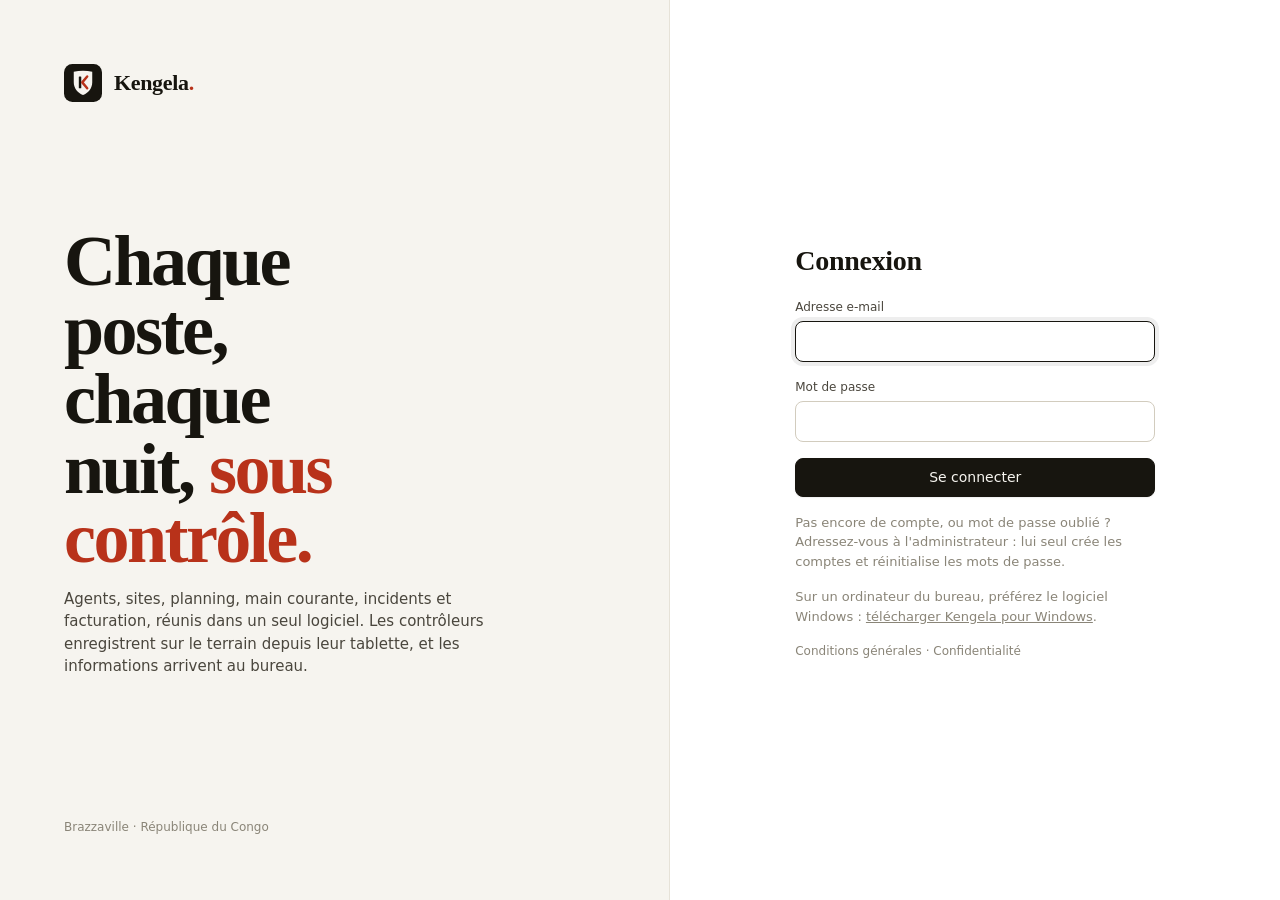
==== commit d69ac7af: "Version web 1.0.57" ====
--- a/app/index.html
+++ b/app/index.html
@@ -7,8 +7,19 @@
       content="default-src 'self'; connect-src 'self' https://*.supabase.co wss://*.supabase.co https://api.github.com ws://localhost:5180; img-src 'self' data: blob: https://*.supabase.co; style-src 'self' 'unsafe-inline'; script-src 'self'" />
     <title>Kengela</title>
     <link rel="icon" href="data:image/svg+xml,%3Csvg xmlns='http://www.w3.org/2000/svg' viewBox='0 0 100 100'%3E%3Crect width='100' height='100' rx='22' fill='%2317150f'/%3E%3Cg transform='translate(12 11.5) scale(.76)'%3E%3Cpath d='M18 12C38 6.5 62 6.5 82 12L82 47C82 70.5 68 84.5 50 92.5C32 84.5 18 70.5 18 47Z' fill='%23f6f4ef'/%3E%3Crect x='35.5' y='28' width='8.5' height='41' rx='2.2' fill='%2317150f'/%3E%3Cpath d='M64.5 28 47.5 48.5 64.5 69' fill='none' stroke='%23b8321a' stroke-width='8.5' stroke-linecap='round' stroke-linejoin='round'/%3E%3C/g%3E%3C/svg%3E">
-    <script type="module" crossorigin src="./assets/index-C6KwQcv0.js"></script>
-    <link rel="stylesheet" crossorigin href="./assets/index-D4ypH4gi.css">
+    <script type="module" crossorigin src="./assets/index-BEoMxFM3.js"></script>
+    <link rel="modulepreload" crossorigin href="./assets/ui-D4t4LyFr.js">
+    <link rel="modulepreload" crossorigin href="./assets/chunk-OB3PAWPO-Dgde6ZA1.js">
+    <link rel="modulepreload" crossorigin href="./assets/donnees-BO2VPdlW.js">
+    <link rel="modulepreload" crossorigin href="./assets/Icones-BbDO0pR5.js">
+    <link rel="modulepreload" crossorigin href="./assets/erreurs-B9YdLrd1.js">
+    <link rel="modulepreload" crossorigin href="./assets/auth-BrcEdPLL.js">
+    <link rel="modulepreload" crossorigin href="./assets/format-H-__UlVr.js">
+    <link rel="modulepreload" crossorigin href="./assets/forfaits-BDSDe3Zh.js">
+    <link rel="modulepreload" crossorigin href="./assets/societe-BYhcg8nr.js">
+    <link rel="modulepreload" crossorigin href="./assets/paiements-LOQzOVuM.js">
+    <link rel="stylesheet" crossorigin href="./assets/ui-DmHed3W8.css">
+    <link rel="stylesheet" crossorigin href="./assets/index-BkOAF86w.css">
   </head>
   <body>
     <div id="root"></div>
--- a/app/assets/ui-DmHed3W8.css
+++ b/app/assets/ui-DmHed3W8.css
@@ -0,0 +1 @@
+:root{--swal2-outline:0 0 0 3px #6496c880;--swal2-container-padding:.625em;--swal2-backdrop:#0006;--swal2-backdrop-transition:background-color .15s;--swal2-width:32em;--swal2-padding:0 0 1.25em;--swal2-border:none;--swal2-border-radius:.3125rem;--swal2-background:white;--swal2-color:#545454;--swal2-show-animation:swal2-show .3s;--swal2-hide-animation:swal2-hide .15s forwards;--swal2-icon-zoom:1;--swal2-title-padding:.8em 1em 0;--swal2-html-container-padding:1em 1.6em .3em;--swal2-input-border:1px solid #d9d9d9;--swal2-input-border-radius:.1875em;--swal2-input-box-shadow:inset 0 1px 1px #0000000f, 0 0 0 3px transparent;--swal2-input-background:transparent;--swal2-input-transition:border-color .2s, box-shadow .2s;--swal2-input-hover-box-shadow:inset 0 1px 1px #0000000f, 0 0 0 3px transparent;--swal2-input-focus-border:1px solid #b4dbed;--swal2-input-focus-box-shadow:inset 0 1px 1px #0000000f, 0 0 0 3px #6496c880;--swal2-progress-step-background:#add8e6;--swal2-validation-message-background:#f0f0f0;--swal2-validation-message-color:#666;--swal2-footer-border-color:#eee;--swal2-footer-background:transparent;--swal2-footer-color:inherit;--swal2-timer-progress-bar-background:#0000004d;--swal2-close-button-position:initial;--swal2-close-button-inset:auto;--swal2-close-button-font-size:2.5em;--swal2-close-button-color:#ccc;--swal2-close-button-transition:color .2s, box-shadow .2s;--swal2-close-button-outline:initial;--swal2-close-button-box-shadow:inset 0 0 0 3px transparent;--swal2-close-button-focus-box-shadow:inset var(--swal2-outline);--swal2-close-button-hover-transform:none;--swal2-actions-justify-content:center;--swal2-actions-width:auto;--swal2-actions-margin:1.25em auto 0;--swal2-actions-padding:0;--swal2-actions-border-radius:0;--swal2-actions-background:transparent;--swal2-action-button-transition:background-color .2s, box-shadow .2s;--swal2-action-button-hover:black 10%;--swal2-action-button-active:black 10%;--swal2-confirm-button-box-shadow:none;--swal2-confirm-button-border-radius:.25em;--swal2-confirm-button-background-color:#7066e0;--swal2-confirm-button-color:#fff;--swal2-deny-button-box-shadow:none;--swal2-deny-button-border-radius:.25em;--swal2-deny-button-background-color:#dc3741;--swal2-deny-button-color:#fff;--swal2-cancel-button-box-shadow:none;--swal2-cancel-button-border-radius:.25em;--swal2-cancel-button-background-color:#6e7881;--swal2-cancel-button-color:#fff;--swal2-toast-show-animation:swal2-toast-show .5s;--swal2-toast-hide-animation:swal2-toast-hide .1s forwards;--swal2-toast-border:none;--swal2-toast-box-shadow:0 0 1px #00000013, 0 1px 2px #00000013, 1px 2px 4px #00000013, 1px 3px 8px #00000013, 2px 4px 16px #00000013}[data-swal2-theme=dark]{--swal2-dark-theme-black:#19191a;--swal2-dark-theme-white:#e1e1e1;--swal2-background:var(--swal2-dark-theme-black);--swal2-color:var(--swal2-dark-theme-white);--swal2-footer-border-color:#555;--swal2-input-background:color-mix(in srgb, var(--swal2-dark-theme-black), var(--swal2-dark-theme-white) 10%);--swal2-validation-message-background:color-mix(in srgb, var(--swal2-dark-theme-black), var(--swal2-dark-theme-white) 10%);--swal2-validation-message-color:var(--swal2-dark-theme-white);--swal2-timer-progress-bar-background:#ffffffb3}@media (prefers-color-scheme:dark){[data-swal2-theme=auto]{--swal2-dark-theme-black:#19191a;--swal2-dark-theme-white:#e1e1e1;--swal2-background:var(--swal2-dark-theme-black);--swal2-color:var(--swal2-dark-theme-white);--swal2-footer-border-color:#555;--swal2-input-background:color-mix(in srgb, var(--swal2-dark-theme-black), var(--swal2-dark-theme-white) 10%);--swal2-validation-message-background:color-mix(in srgb, var(--swal2-dark-theme-black), var(--swal2-dark-theme-white) 10%);--swal2-validation-message-color:var(--swal2-dark-theme-white);--swal2-timer-progress-bar-background:#ffffffb3}}body.swal2-shown:not(.swal2-no-backdrop,.swal2-toast-shown){overflow:hidden}body.swal2-height-auto{height:auto!important}body.swal2-no-backdrop .swal2-container{pointer-events:none;background-color:#0000!important}body.swal2-no-backdrop .swal2-container .swal2-popup{pointer-events:auto}body.swal2-no-backdrop .swal2-container .swal2-modal{box-shadow:0 0 10px var(--swal2-backdrop)}body.swal2-toast-shown .swal2-container{box-sizing:border-box;pointer-events:none;background-color:#0000;width:360px;max-width:100%}body.swal2-toast-shown .swal2-container.swal2-top{inset:0 auto auto 50%;transform:translate(-50%)}body.swal2-toast-shown .swal2-container.swal2-top-end,body.swal2-toast-shown .swal2-container.swal2-top-right{inset:0 0 auto auto}body.swal2-toast-shown .swal2-container.swal2-top-start,body.swal2-toast-shown .swal2-container.swal2-top-left{inset:0 auto auto 0}body.swal2-toast-shown .swal2-container.swal2-center-start,body.swal2-toast-shown .swal2-container.swal2-center-left{inset:50% auto auto 0;transform:translateY(-50%)}body.swal2-toast-shown .swal2-container.swal2-center{inset:50% auto auto 50%;transform:translate(-50%,-50%)}body.swal2-toast-shown .swal2-container.swal2-center-end,body.swal2-toast-shown .swal2-container.swal2-center-right{inset:50% 0 auto auto;transform:translateY(-50%)}body.swal2-toast-shown .swal2-container.swal2-bottom-start,body.swal2-toast-shown .swal2-container.swal2-bottom-left{inset:auto auto 0 0}body.swal2-toast-shown .swal2-container.swal2-bottom{inset:auto auto 0 50%;transform:translate(-50%)}body.swal2-toast-shown .swal2-container.swal2-bottom-end,body.swal2-toast-shown .swal2-container.swal2-bottom-right{inset:auto 0 0 auto}@media print{body.swal2-shown:not(.swal2-no-backdrop,.swal2-toast-shown){overflow-y:scroll!important}body.swal2-shown:not(.swal2-no-backdrop,.swal2-toast-shown)>[aria-hidden=true]{display:none}body.swal2-shown:not(.swal2-no-backdrop,.swal2-toast-shown) .swal2-container{position:static!important}}div:where(.swal2-container){z-index:1060;box-sizing:border-box;height:100%;padding:var(--swal2-container-padding);transition:var(--swal2-backdrop-transition);-webkit-overflow-scrolling:touch;grid-template-rows:minmax(min-content,auto) minmax(min-content,auto) minmax(min-content,auto);grid-template-areas:"top-start top top-end""center-start center center-end""bottom-start bottom-center bottom-end";display:grid;position:fixed;inset:0;overflow-x:hidden}div:where(.swal2-container).swal2-backdrop-show,div:where(.swal2-container).swal2-noanimation{background:var(--swal2-backdrop)}div:where(.swal2-container).swal2-backdrop-hide{background:0 0!important}div:where(.swal2-container).swal2-top-start,div:where(.swal2-container).swal2-center-start,div:where(.swal2-container).swal2-bottom-start{grid-template-columns:minmax(0,1fr) auto auto}div:where(.swal2-container).swal2-top,div:where(.swal2-container).swal2-center,div:where(.swal2-container).swal2-bottom{grid-template-columns:auto minmax(0,1fr) auto}div:where(.swal2-container).swal2-top-end,div:where(.swal2-container).swal2-center-end,div:where(.swal2-container).swal2-bottom-end{grid-template-columns:auto auto minmax(0,1fr)}div:where(.swal2-container).swal2-top-start>.swal2-popup{align-self:start}div:where(.swal2-container).swal2-top>.swal2-popup{grid-column:2;place-self:start center}div:where(.swal2-container).swal2-top-end>.swal2-popup,div:where(.swal2-container).swal2-top-right>.swal2-popup{grid-column:3;place-self:start end}div:where(.swal2-container).swal2-center-start>.swal2-popup,div:where(.swal2-container).swal2-center-left>.swal2-popup{grid-row:2;align-self:center}div:where(.swal2-container).swal2-center>.swal2-popup{grid-area:2/2;place-self:center}div:where(.swal2-container).swal2-center-end>.swal2-popup,div:where(.swal2-container).swal2-center-right>.swal2-popup{grid-area:2/3;place-self:center end}div:where(.swal2-container).swal2-bottom-start>.swal2-popup,div:where(.swal2-container).swal2-bottom-left>.swal2-popup{grid-area:3/1;align-self:end}div:where(.swal2-container).swal2-bottom>.swal2-popup{grid-area:3/2;place-self:end center}div:where(.swal2-container).swal2-bottom-end>.swal2-popup,div:where(.swal2-container).swal2-bottom-right>.swal2-popup{grid-area:3/3;place-self:end}div:where(.swal2-container).swal2-grow-row>.swal2-popup,div:where(.swal2-container).swal2-grow-fullscreen>.swal2-popup{grid-column:1/4;width:100%}div:where(.swal2-container).swal2-grow-column>.swal2-popup,div:where(.swal2-container).swal2-grow-fullscreen>.swal2-popup{grid-row:1/4;align-self:stretch}div:where(.swal2-container).swal2-no-transition{transition:none!important}div:where(.swal2-container)[popover]{border:0;width:auto}div:where(.swal2-container) div:where(.swal2-popup){box-sizing:border-box;width:var(--swal2-width);max-width:100%;padding:var(--swal2-padding);border:var(--swal2-border);border-radius:var(--swal2-border-radius);background:var(--swal2-background);color:var(--swal2-color);grid-template-columns:minmax(0,100%);font-family:inherit;font-size:1rem;display:none;position:relative}div:where(.swal2-container) div:where(.swal2-popup):focus{outline:none}div:where(.swal2-container) div:where(.swal2-popup).swal2-loading{overflow-y:hidden}div:where(.swal2-container) div:where(.swal2-popup).swal2-draggable,div:where(.swal2-container) div:where(.swal2-popup).swal2-draggable div:where(.swal2-icon){cursor:grab}div:where(.swal2-container) div:where(.swal2-popup).swal2-dragging,div:where(.swal2-container) div:where(.swal2-popup).swal2-dragging div:where(.swal2-icon){cursor:grabbing}div:where(.swal2-container) h2:where(.swal2-title){max-width:100%;padding:var(--swal2-title-padding);color:inherit;text-align:center;text-transform:none;overflow-wrap:break-word;cursor:initial;margin:0;font-size:1.875em;font-weight:600;position:relative}div:where(.swal2-container) div:where(.swal2-actions){z-index:1;box-sizing:border-box;align-items:center;justify-content:var(--swal2-actions-justify-content);width:var(--swal2-actions-width);margin:var(--swal2-actions-margin);padding:var(--swal2-actions-padding);border-radius:var(--swal2-actions-border-radius);background:var(--swal2-actions-background);flex-wrap:wrap;display:flex}div:where(.swal2-container) div:where(.swal2-loader){border:.25em solid #2778c4;border-color:#2778c4 #0000;border-radius:100%;justify-content:center;align-items:center;width:2.2em;height:2.2em;margin:0 1.875em;animation:1.5s linear infinite swal2-rotate-loading;display:none}div:where(.swal2-container) button:where(.swal2-styled){transition:var(--swal2-action-button-transition);border:none;margin:.3125em;padding:.625em 1.1em;font-weight:500;box-shadow:0 0 0 3px #0000}div:where(.swal2-container) button:where(.swal2-styled):not([disabled]){cursor:pointer}div:where(.swal2-container) button:where(.swal2-styled):where(.swal2-confirm){border-radius:var(--swal2-confirm-button-border-radius);background:initial;background-color:var(--swal2-confirm-button-background-color);box-shadow:var(--swal2-confirm-button-box-shadow);color:var(--swal2-confirm-button-color);font-size:1em}div:where(.swal2-container) button:where(.swal2-styled):where(.swal2-confirm):hover{background-color:color-mix(in srgb, var(--swal2-confirm-button-background-color), var(--swal2-action-button-hover))}div:where(.swal2-container) button:where(.swal2-styled):where(.swal2-confirm):active{background-color:color-mix(in srgb, var(--swal2-confirm-button-background-color), var(--swal2-action-button-active))}div:where(.swal2-container) button:where(.swal2-styled):where(.swal2-deny){border-radius:var(--swal2-deny-button-border-radius);background:initial;background-color:var(--swal2-deny-button-background-color);box-shadow:var(--swal2-deny-button-box-shadow);color:var(--swal2-deny-button-color);font-size:1em}div:where(.swal2-container) button:where(.swal2-styled):where(.swal2-deny):hover{background-color:color-mix(in srgb, var(--swal2-deny-button-background-color), var(--swal2-action-button-hover))}div:where(.swal2-container) button:where(.swal2-styled):where(.swal2-deny):active{background-color:color-mix(in srgb, var(--swal2-deny-button-background-color), var(--swal2-action-button-active))}div:where(.swal2-container) button:where(.swal2-styled):where(.swal2-cancel){border-radius:var(--swal2-cancel-button-border-radius);background:initial;background-color:var(--swal2-cancel-button-background-color);box-shadow:var(--swal2-cancel-button-box-shadow);color:var(--swal2-cancel-button-color);font-size:1em}div:where(.swal2-container) button:where(.swal2-styled):where(.swal2-cancel):hover{background-color:color-mix(in srgb, var(--swal2-cancel-button-background-color), var(--swal2-action-button-hover))}div:where(.swal2-container) button:where(.swal2-styled):where(.swal2-cancel):active{background-color:color-mix(in srgb, var(--swal2-cancel-button-background-color), var(--swal2-action-button-active))}div:where(.swal2-container) button:where(.swal2-styled):focus-visible{box-shadow:var(--swal2-action-button-focus-box-shadow);outline:none}div:where(.swal2-container) button:where(.swal2-styled)[disabled]:not(.swal2-loading){opacity:.4}div:where(.swal2-container) button:where(.swal2-styled)::-moz-focus-inner{border:0}div:where(.swal2-container) div:where(.swal2-footer){border-top:1px solid var(--swal2-footer-border-color);background:var(--swal2-footer-background);color:var(--swal2-footer-color);text-align:center;cursor:initial;margin:1em 0 0;padding:1em 1em 0;font-size:1em}div:where(.swal2-container) .swal2-timer-progress-bar-container{border-bottom-right-radius:var(--swal2-border-radius);border-bottom-left-radius:var(--swal2-border-radius);position:absolute;bottom:0;left:0;right:0;overflow:hidden;grid-column:auto!important}div:where(.swal2-container) div:where(.swal2-timer-progress-bar){background:var(--swal2-timer-progress-bar-background);width:100%;height:.25em}div:where(.swal2-container) img:where(.swal2-image){max-width:100%;cursor:initial;margin:2em auto 1em}div:where(.swal2-container) button:where(.swal2-close){position:var(--swal2-close-button-position);inset:var(--swal2-close-button-inset);z-index:2;width:1.2em;height:1.2em;transition:var(--swal2-close-button-transition);border-radius:var(--swal2-border-radius);outline:var(--swal2-close-button-outline);color:var(--swal2-close-button-color);font-family:monospace;font-size:var(--swal2-close-button-font-size);cursor:pointer;background:0 0;border:none;justify-content:center;justify-self:end;align-items:center;margin-top:0;margin-bottom:-1.2em;margin-right:0;padding:0;overflow:hidden}div:where(.swal2-container) button:where(.swal2-close):hover{transform:var(--swal2-close-button-hover-transform);color:#f27474;background:0 0}div:where(.swal2-container) button:where(.swal2-close):focus-visible{box-shadow:var(--swal2-close-button-focus-box-shadow);outline:none}div:where(.swal2-container) button:where(.swal2-close)::-moz-focus-inner{border:0}div:where(.swal2-container) div:where(.swal2-html-container){z-index:1;padding:var(--swal2-html-container-padding);color:inherit;text-align:center;overflow-wrap:break-word;word-break:break-word;cursor:initial;justify-content:center;margin:0;font-size:1.125em;font-weight:400;line-height:normal;overflow:auto}div:where(.swal2-container) input:where(.swal2-input),div:where(.swal2-container) input:where(.swal2-file),div:where(.swal2-container) textarea:where(.swal2-textarea),div:where(.swal2-container) select:where(.swal2-select),div:where(.swal2-container) div:where(.swal2-radio),div:where(.swal2-container) label:where(.swal2-checkbox){margin:1em 2em 3px}div:where(.swal2-container) input:where(.swal2-input),div:where(.swal2-container) input:where(.swal2-file),div:where(.swal2-container) textarea:where(.swal2-textarea){box-sizing:border-box;width:auto;transition:var(--swal2-input-transition);border:var(--swal2-input-border);border-radius:var(--swal2-input-border-radius);background:var(--swal2-input-background);box-shadow:var(--swal2-input-box-shadow);color:inherit;font-size:1.125em}div:where(.swal2-container) input:where(.swal2-input).swal2-inputerror,div:where(.swal2-container) input:where(.swal2-file).swal2-inputerror,div:where(.swal2-container) textarea:where(.swal2-textarea).swal2-inputerror{border-color:#f27474!important;box-shadow:0 0 2px #f27474!important}div:where(.swal2-container) input:where(.swal2-input):hover,div:where(.swal2-container) input:where(.swal2-file):hover,div:where(.swal2-container) textarea:where(.swal2-textarea):hover{box-shadow:var(--swal2-input-hover-box-shadow)}div:where(.swal2-container) input:where(.swal2-input):focus,div:where(.swal2-container) input:where(.swal2-file):focus,div:where(.swal2-container) textarea:where(.swal2-textarea):focus{border:var(--swal2-input-focus-border);box-shadow:var(--swal2-input-focus-box-shadow);outline:none}div:where(.swal2-container) input:where(.swal2-input)::placeholder,div:where(.swal2-container) input:where(.swal2-file)::placeholder,div:where(.swal2-container) textarea:where(.swal2-textarea)::placeholder{color:#ccc}div:where(.swal2-container) .swal2-range{background:var(--swal2-background);margin:1em 2em 3px}div:where(.swal2-container) .swal2-range input{width:80%}div:where(.swal2-container) .swal2-range output{width:20%;color:inherit;text-align:center;font-weight:600}div:where(.swal2-container) .swal2-range input,div:where(.swal2-container) .swal2-range output{height:2.625em;padding:0;font-size:1.125em;line-height:2.625em}div:where(.swal2-container) .swal2-input{height:2.625em;padding:0 .75em}div:where(.swal2-container) .swal2-file{background:var(--swal2-input-background);width:75%;margin-left:auto;margin-right:auto;font-size:1.125em}div:where(.swal2-container) .swal2-textarea{height:6.75em;padding:.75em}div:where(.swal2-container) .swal2-select{background:var(--swal2-input-background);min-width:50%;max-width:100%;color:inherit;padding:.375em .625em;font-size:1.125em}div:where(.swal2-container) .swal2-radio,div:where(.swal2-container) .swal2-checkbox{background:var(--swal2-background);color:inherit;justify-content:center;align-items:center}div:where(.swal2-container) .swal2-radio label,div:where(.swal2-container) .swal2-checkbox label{margin:0 .6em;font-size:1.125em}div:where(.swal2-container) .swal2-radio input,div:where(.swal2-container) .swal2-checkbox input{flex-shrink:0;margin:0 .4em}div:where(.swal2-container) label:where(.swal2-input-label){justify-content:center;margin:1em auto 0;display:flex}div:where(.swal2-container) div:where(.swal2-validation-message){background:var(--swal2-validation-message-background);color:var(--swal2-validation-message-color);justify-content:center;align-items:center;margin:1em 0 0;padding:.625em;font-size:1em;font-weight:300;overflow:hidden}div:where(.swal2-container) div:where(.swal2-validation-message):before{content:"!";color:#fff;text-align:center;background-color:#f27474;border-radius:50%;width:1.5em;min-width:1.5em;height:1.5em;margin:0 .625em;font-weight:600;line-height:1.5em;display:inline-block}div:where(.swal2-container) .swal2-progress-steps{background:0 0;flex-wrap:wrap;align-items:center;max-width:100%;margin:1.25em auto;padding:0;font-weight:600}div:where(.swal2-container) .swal2-progress-steps li{display:inline-block;position:relative}div:where(.swal2-container) .swal2-progress-steps .swal2-progress-step{z-index:20;color:#fff;text-align:center;background:#2778c4;border-radius:2em;flex-shrink:0;width:2em;height:2em;line-height:2em}div:where(.swal2-container) .swal2-progress-steps .swal2-progress-step.swal2-active-progress-step{background:#2778c4}div:where(.swal2-container) .swal2-progress-steps .swal2-progress-step.swal2-active-progress-step~.swal2-progress-step{background:var(--swal2-progress-step-background);color:#fff}div:where(.swal2-container) .swal2-progress-steps .swal2-progress-step.swal2-active-progress-step~.swal2-progress-step-line{background:var(--swal2-progress-step-background)}div:where(.swal2-container) .swal2-progress-steps .swal2-progress-step-line{z-index:10;background:#2778c4;flex-shrink:0;width:2.5em;height:.4em;margin:0 -1px}div:where(.swal2-icon){box-sizing:content-box;zoom:var(--swal2-icon-zoom);cursor:default;-webkit-user-select:none;user-select:none;border:.25em solid #000;border-radius:50%;justify-content:center;width:5em;height:5em;margin:2.5em auto .6em;font-family:inherit;line-height:5em;position:relative}div:where(.swal2-icon) .swal2-icon-content{align-items:center;font-size:3.75em;display:flex}div:where(.swal2-icon).swal2-error{color:#f27474;border-color:#f27474}div:where(.swal2-icon).swal2-error .swal2-x-mark{flex-grow:1;position:relative}div:where(.swal2-icon).swal2-error [class^=swal2-x-mark-line]{background-color:#f27474;border-radius:.125em;width:2.9375em;height:.3125em;display:block;position:absolute;top:2.3125em}div:where(.swal2-icon).swal2-error [class^=swal2-x-mark-line][class$=left]{left:1.0625em;transform:rotate(45deg)}div:where(.swal2-icon).swal2-error [class^=swal2-x-mark-line][class$=right]{right:1em;transform:rotate(-45deg)}div:where(.swal2-icon).swal2-error.swal2-icon-show{animation:.5s swal2-animate-error-icon}div:where(.swal2-icon).swal2-error.swal2-icon-show .swal2-x-mark{animation:.5s swal2-animate-error-x-mark}div:where(.swal2-icon).swal2-warning{color:#f8bb86;border-color:#f8bb86}div:where(.swal2-icon).swal2-warning.swal2-icon-show{animation:.5s swal2-animate-error-icon}div:where(.swal2-icon).swal2-warning.swal2-icon-show .swal2-icon-content{animation:.5s swal2-animate-i-mark}div:where(.swal2-icon).swal2-info{color:#3fc3ee;border-color:#3fc3ee}div:where(.swal2-icon).swal2-info.swal2-icon-show{animation:.5s swal2-animate-error-icon}div:where(.swal2-icon).swal2-info.swal2-icon-show .swal2-icon-content{animation:.8s swal2-animate-i-mark}div:where(.swal2-icon).swal2-question{color:#87adbd;border-color:#87adbd}div:where(.swal2-icon).swal2-question.swal2-icon-show{animation:.5s swal2-animate-error-icon}div:where(.swal2-icon).swal2-question.swal2-icon-show .swal2-icon-content{animation:.8s swal2-animate-question-mark}div:where(.swal2-icon).swal2-success{color:#a5dc86;border-color:#a5dc86}div:where(.swal2-icon).swal2-success [class^=swal2-success-circular-line]{border-radius:50%;width:3.75em;height:7.5em;position:absolute}div:where(.swal2-icon).swal2-success [class^=swal2-success-circular-line][class$=left]{transform-origin:3.75em 3.75em;border-radius:7.5em 0 0 7.5em;top:-.4375em;left:-2.0635em;transform:rotate(-45deg)}div:where(.swal2-icon).swal2-success [class^=swal2-success-circular-line][class$=right]{transform-origin:0 3.75em;border-radius:0 7.5em 7.5em 0;top:-.6875em;left:1.875em;transform:rotate(-45deg)}div:where(.swal2-icon).swal2-success .swal2-success-ring{z-index:2;box-sizing:content-box;border:.25em solid #a5dc864d;border-radius:50%;width:100%;height:100%;position:absolute;top:-.25em;left:-.25em}div:where(.swal2-icon).swal2-success .swal2-success-fix{z-index:1;width:.4375em;height:5.625em;position:absolute;top:.5em;left:1.625em;transform:rotate(-45deg)}div:where(.swal2-icon).swal2-success [class^=swal2-success-line]{z-index:2;background-color:#a5dc86;border-radius:.125em;height:.3125em;display:block;position:absolute}div:where(.swal2-icon).swal2-success [class^=swal2-success-line][class$=tip]{width:1.5625em;top:2.875em;left:.8125em;transform:rotate(45deg)}div:where(.swal2-icon).swal2-success [class^=swal2-success-line][class$=long]{width:2.9375em;top:2.375em;right:.5em;transform:rotate(-45deg)}div:where(.swal2-icon).swal2-success.swal2-icon-show .swal2-success-line-tip{animation:.75s swal2-animate-success-line-tip}div:where(.swal2-icon).swal2-success.swal2-icon-show .swal2-success-line-long{animation:.75s swal2-animate-success-line-long}div:where(.swal2-icon).swal2-success.swal2-icon-show .swal2-success-circular-line-right{animation:4.25s ease-in swal2-rotate-success-circular-line}[class^=swal2]{-webkit-tap-highlight-color:#0000}.swal2-show{animation:var(--swal2-show-animation)}.swal2-hide{animation:var(--swal2-hide-animation)}.swal2-noanimation{transition:none}.swal2-scrollbar-measure{width:50px;height:50px;position:absolute;top:-9999px;overflow:scroll}.swal2-rtl .swal2-close{margin-right:initial;margin-left:0}.swal2-rtl .swal2-timer-progress-bar{left:auto;right:0}.swal2-toast{box-sizing:border-box;border:var(--swal2-toast-border);background:var(--swal2-background);box-shadow:var(--swal2-toast-box-shadow);pointer-events:auto;grid-template-columns:min-content auto min-content;padding:1em;overflow-y:hidden;grid-area:1/1/4/4!important}.swal2-toast>*{grid-column:2}.swal2-toast h2:where(.swal2-title){text-align:initial;margin:.5em 1em;padding:0;font-size:1em}.swal2-toast .swal2-loading{justify-content:center}.swal2-toast input:where(.swal2-input){height:2em;margin:.5em;font-size:1em}.swal2-toast .swal2-validation-message{font-size:1em}.swal2-toast div:where(.swal2-footer){margin:.5em 0 0;padding:.5em 0 0;font-size:.8em}.swal2-toast button:where(.swal2-close){grid-area:1/3/99/3;align-self:center;width:.8em;height:.8em;margin:0;font-size:2em}.swal2-toast div:where(.swal2-html-container){overflow:initial;text-align:initial;margin:.5em 1em;padding:0;font-size:1em}.swal2-toast div:where(.swal2-html-container):empty{padding:0}.swal2-toast .swal2-loader{grid-area:1/1/99;align-self:center;width:2em;height:2em;margin:.25em}.swal2-toast .swal2-icon{grid-area:1/1/99;align-self:center;width:2em;min-width:2em;height:2em;margin:0 .5em 0 0}.swal2-toast .swal2-icon .swal2-icon-content{align-items:center;font-size:1.8em;font-weight:700;display:flex}.swal2-toast .swal2-icon.swal2-success .swal2-success-ring{width:2em;height:2em}.swal2-toast .swal2-icon.swal2-error [class^=swal2-x-mark-line]{width:1.375em;top:.875em}.swal2-toast .swal2-icon.swal2-error [class^=swal2-x-mark-line][class$=left]{left:.3125em}.swal2-toast .swal2-icon.swal2-error [class^=swal2-x-mark-line][class$=right]{right:.3125em}.swal2-toast div:where(.swal2-actions){justify-content:flex-start;height:auto;margin:.5em 0 0;padding:0 .5em}.swal2-toast button:where(.swal2-styled){margin:.25em .5em;padding:.4em .6em;font-size:1em}.swal2-toast .swal2-success{border-color:#a5dc86}.swal2-toast .swal2-success [class^=swal2-success-circular-line]{border-radius:50%;width:1.6em;height:3em;position:absolute}.swal2-toast .swal2-success [class^=swal2-success-circular-line][class$=left]{transform-origin:2em 2em;border-radius:4em 0 0 4em;top:-.8em;left:-.5em;transform:rotate(-45deg)}.swal2-toast .swal2-success [class^=swal2-success-circular-line][class$=right]{transform-origin:0 1.5em;border-radius:0 4em 4em 0;top:-.25em;left:.9375em}.swal2-toast .swal2-success .swal2-success-ring{width:2em;height:2em}.swal2-toast .swal2-success .swal2-success-fix{width:.4375em;height:2.6875em;top:0;left:.4375em}.swal2-toast .swal2-success [class^=swal2-success-line]{height:.3125em}.swal2-toast .swal2-success [class^=swal2-success-line][class$=tip]{width:.75em;top:1.125em;left:.1875em}.swal2-toast .swal2-success [class^=swal2-success-line][class$=long]{width:1.375em;top:.9375em;right:.1875em}.swal2-toast .swal2-success.swal2-icon-show .swal2-success-line-tip{animation:.75s swal2-toast-animate-success-line-tip}.swal2-toast .swal2-success.swal2-icon-show .swal2-success-line-long{animation:.75s swal2-toast-animate-success-line-long}.swal2-toast.swal2-show{animation:var(--swal2-toast-show-animation)}.swal2-toast.swal2-hide{animation:var(--swal2-toast-hide-animation)}@keyframes swal2-show{0%{opacity:0;transform:translateY(-50px)scale(.9)}to{opacity:1;transform:translate(0,0)scale(1)}}@keyframes swal2-hide{0%{opacity:1;transform:translate(0,0)scale(1)}to{opacity:0;transform:translateY(-50px)scale(.9)}}@keyframes swal2-animate-success-line-tip{0%{width:0;top:1.1875em;left:.0625em}54%{width:0;top:1.0625em;left:.125em}70%{width:3.125em;top:2.1875em;left:-.375em}84%{width:1.0625em;top:3em;left:1.3125em}to{width:1.5625em;top:2.8125em;left:.8125em}}@keyframes swal2-animate-success-line-long{0%{width:0;top:3.375em;right:2.875em}65%{width:0;top:3.375em;right:2.875em}84%{width:3.4375em;top:2.1875em;right:0}to{width:2.9375em;top:2.375em;right:.5em}}@keyframes swal2-rotate-success-circular-line{0%{transform:rotate(-45deg)}5%{transform:rotate(-45deg)}12%{transform:rotate(-405deg)}to{transform:rotate(-405deg)}}@keyframes swal2-animate-error-x-mark{0%{opacity:0;margin-top:1.625em;transform:scale(.4)}50%{opacity:0;margin-top:1.625em;transform:scale(.4)}80%{margin-top:-.375em;transform:scale(1.15)}to{opacity:1;margin-top:0;transform:scale(1)}}@keyframes swal2-animate-error-icon{0%{opacity:0;transform:rotateX(100deg)}to{opacity:1;transform:rotateX(0)}}@keyframes swal2-rotate-loading{0%{transform:rotate(0)}to{transform:rotate(360deg)}}@keyframes swal2-animate-question-mark{0%{transform:rotateY(-360deg)}to{transform:rotateY(0)}}@keyframes swal2-animate-i-mark{0%{opacity:0;transform:rotate(45deg)}25%{opacity:.4;transform:rotate(-25deg)}50%{opacity:.8;transform:rotate(15deg)}75%{opacity:1;transform:rotate(-5deg)}to{opacity:1;transform:rotateX(0)}}@keyframes swal2-toast-show{0%{transform:translateY(-.625em)rotate(2deg)}33%{transform:translateY(0)rotate(-2deg)}66%{transform:translateY(.3125em)rotate(2deg)}to{transform:translateY(0)rotate(0)}}@keyframes swal2-toast-hide{to{opacity:0;transform:rotate(1deg)}}@keyframes swal2-toast-animate-success-line-tip{0%{width:0;top:.5625em;left:.0625em}54%{width:0;top:.125em;left:.125em}70%{width:1.625em;top:.625em;left:-.25em}84%{width:.5em;top:1.0625em;left:.75em}to{width:.75em;top:1.125em;left:.1875em}}@keyframes swal2-toast-animate-success-line-long{0%{width:0;top:1.625em;right:1.375em}65%{width:0;top:1.25em;right:.9375em}84%{width:1.125em;top:.9375em;right:0}to{width:1.375em;top:.9375em;right:.1875em}}
--- a/app/assets/index-BkOAF86w.css
+++ b/app/assets/index-BkOAF86w.css
@@ -0,0 +1 @@
+:root{--papier:#f6f4ef;--papier-2:#efece4;--surface:#fff;--encre:#17150f;--encre-2:#4a463d;--encre-3:#8a8578;--trait:#e6e2d8;--trait-fort:#d2ccbe;--accent:#b8321a;--accent-fond:#f6e4df;--ok:#2f6b3a;--ok-fond:#e3efe2;--alerte:#8a5a00;--alerte-fond:#f5ebd3;--danger:#a3221a;--danger-fond:#f6dfdc;--fond-tete:#fbfaf7;--survol:var(--survol);--aujourdhui:#fdf8f6;--nuit-fond:#e6e7ec;--nuit-trait:#2c3350;--encre-fort:#000;--reflet:#f8f6f1;--lightningcss-light:initial;--lightningcss-dark: ;color-scheme:light;--serif:"Sitka Display", "Sitka Heading", "Iowan Old Style", "Palatino Linotype", Palatino, Georgia, serif;--serif-titre:"Sitka Heading", "Sitka Display", "Iowan Old Style", "Palatino Linotype", Georgia, serif;--sans:"Segoe UI Variable Text", "Segoe UI", system-ui, -apple-system, "Helvetica Neue", Arial, sans-serif;--rayon:8px;--rayon-grand:14px;--ombre-1:0 1px 0 #17150f08, 0 1px 3px #17150f0a;--ombre-2:0 1px 2px #17150f0d, 0 6px 18px -6px #17150f1f;--ombre-3:0 2px 6px #17150f0f, 0 28px 70px -18px #17150f52;--sortie:cubic-bezier(.2, .8, .2, 1);--ressort:cubic-bezier(.34, 1.4, .64, 1);--rapide:.14s;--moyen:.26s;--lent:.52s}*{box-sizing:border-box}html,body,#root{height:100%}body{background:var(--papier);color:var(--encre);font-family:var(--sans);-webkit-font-smoothing:antialiased;text-rendering:optimizelegibility;margin:0;font-size:14px;line-height:1.5}h1,h2,h3{margin:0;font-weight:600}a{color:inherit}button,input,select,textarea{font:inherit;color:inherit}::selection{background:var(--accent-fond);color:var(--encre)}:focus-visible{outline:2px solid var(--encre);outline-offset:2px;border-radius:4px}::-webkit-scrollbar{width:10px;height:10px}::-webkit-scrollbar-track{background:0 0}::-webkit-scrollbar-thumb{background:var(--trait-fort);border:3px solid var(--papier);border-radius:10px}::-webkit-scrollbar-thumb:hover{background:var(--encre-3)}::-webkit-scrollbar-button{width:0;height:0;display:none}::-webkit-scrollbar-corner{background:0 0}@keyframes monte{0%{opacity:0;transform:translateY(8px)}to{opacity:1;transform:none}}@keyframes apparait{0%{opacity:0}to{opacity:1}}@keyframes trait{0%{transform:scaleX(0)}to{transform:scaleX(1)}}@keyframes ouvre{0%{opacity:0;transform:translateY(14px)scale(.985)}to{opacity:1;transform:none}}@keyframes pop{0%{opacity:0;transform:scale(.4)}70%{opacity:1;transform:scale(1.12)}to{transform:scale(1)}}@keyframes glisse{0%{opacity:0;transform:translateY(16px)scale(.98)}to{opacity:1;transform:none}}@keyframes repart{to{opacity:0;transform:translateY(10px)scale(.98)}}@keyframes descend{0%{opacity:0;transform:translate(-50%,-14px)}to{opacity:1;transform:translate(-50%)}}@keyframes deroule{0%{opacity:0;transform:translateY(-4px)}to{opacity:1;transform:none}}@keyframes pousse-v{0%{transform:scaleY(0)}}@keyframes pousse-h{0%{transform:scaleX(0)}to{transform:scaleX(1)}}@keyframes reflet{0%{background-position:200% 0}to{background-position:-200% 0}}.app{grid-template-columns:264px 1fr;height:100%;display:grid}.barre{border-right:1px solid var(--trait);background:var(--surface);flex-direction:column;gap:18px;padding:22px 14px 16px;display:flex;overflow-y:auto}.marque{border-bottom:1px solid var(--trait);z-index:2;background:var(--surface);align-items:center;gap:12px;margin-top:-22px;padding:22px 8px 18px;display:flex;position:sticky;top:-22px}.marque svg{box-shadow:var(--ombre-2);border-radius:10px;flex:none}.marque-nom{font-family:var(--serif);letter-spacing:-.015em;font-size:19px;font-weight:600;line-height:1.1}.marque-nom span{color:var(--accent)}.marque-sous{color:var(--encre-3);letter-spacing:.01em;margin-top:3px;font-size:11.5px}.marque.marque-societe{text-align:center;flex-direction:column;align-items:center;gap:10px}.marque.marque-societe>div:last-child{width:100%}.marque-logo{border:1px solid var(--trait);min-width:76px;max-width:100%;height:76px;box-shadow:var(--ombre-1);box-sizing:border-box;background:#fff;border-radius:12px;flex:none;justify-content:center;align-items:center;padding:6px 10px;display:flex;overflow:hidden}.marque-logo img{object-fit:contain;width:auto;max-width:240px;height:auto;max-height:62px;display:block}.marque-logo.sans-logo{background:var(--encre);width:76px;color:var(--papier);font-family:var(--serif);letter-spacing:.02em;border-color:#0000;padding:0;font-size:22px;font-weight:600}.marque-nom-societe{-webkit-line-clamp:3;overflow-wrap:anywhere;-webkit-box-orient:vertical;font-size:16.5px;line-height:1.25;display:-webkit-box;overflow:hidden}.nav{flex-direction:column;gap:2px;display:flex}.nav-section+.nav-section{margin-top:6px}.nav-titre{cursor:pointer;text-transform:uppercase;letter-spacing:.12em;width:100%;color:var(--encre-3);transition:color var(--rapide);background:0 0;border:none;border-radius:6px;align-items:center;gap:8px;padding:12px 12px 6px;font-size:10.5px;font-weight:700;display:flex}.nav-titre>span:first-child{text-align:left;flex:1}.nav-titre:hover{color:var(--encre)}.nav-titre .icone{transition:transform var(--moyen) var(--sortie)}.nav-section.replie .nav-titre .icone{transform:rotate(-90deg)}.nav-entrees{transition:grid-template-rows var(--moyen) var(--sortie), opacity var(--moyen) ease;grid-template-rows:1fr;display:grid}.nav-entrees>div{flex-direction:column;gap:2px;min-height:0;display:flex;overflow:hidden}.nav-section.replie .nav-entrees{opacity:0;grid-template-rows:0fr}.nav a{color:var(--encre-2);transition:background-color var(--rapide) ease, color var(--rapide) ease;border-radius:10px;align-items:center;gap:12px;padding:8px 12px;font-size:14px;text-decoration:none;display:flex;position:relative}.nav a .icone{color:var(--encre-3);transition:color var(--rapide), transform var(--moyen) var(--sortie);flex:none}.nav-libelle{text-overflow:ellipsis;white-space:nowrap;flex:1;min-width:0;overflow:hidden}.nav a:hover{background:var(--papier);color:var(--encre)}.nav a:hover .icone{color:var(--encre);transform:translate(1px)scale(1.06)}.nav a.active{background:var(--accent-fond);color:var(--accent);font-weight:600}.nav a.active .icone{color:var(--accent)}.compteur{background:var(--accent);color:#fff;text-align:center;font-variant-numeric:tabular-nums;min-width:22px;animation:pop .42s var(--ressort) backwards;border-radius:10px;padding:0 7px;font-size:11px;font-weight:700;line-height:19px}.utilisateur{z-index:2;background:var(--surface);border-top:1px solid var(--trait);margin-top:auto;margin-bottom:-16px;padding:14px 6px 16px;font-size:13px;position:sticky;bottom:-16px}.utilisateur-ligne{align-items:center;gap:8px;display:flex}.avatar{background:var(--accent);color:#fff;letter-spacing:.02em;border-radius:50%;flex:none;justify-content:center;align-items:center;width:36px;height:36px;font-size:13px;font-weight:700;display:flex}.utilisateur-nom{overflow-wrap:anywhere;font-weight:600;line-height:1.25}.utilisateur-role{color:var(--encre-3);white-space:nowrap;text-overflow:ellipsis;font-size:12px;overflow:hidden}.bouton-icone{border:1px solid var(--trait);background:var(--surface);width:32px;height:32px;color:var(--encre-2);cursor:pointer;transition:background-color var(--rapide), color var(--rapide), border-color var(--rapide), transform var(--rapide) var(--sortie);border-radius:8px;flex:none;justify-content:center;align-items:center;display:inline-flex}.bouton-icone:hover{background:var(--papier);color:var(--encre);border-color:var(--trait-fort)}.bouton-icone:active{transform:scale(.94)}.mise-a-jour{border-radius:var(--rayon);background:var(--accent-fond);animation:monte var(--lent) var(--sortie) backwards;flex-direction:column;gap:4px;margin-top:12px;padding:11px 12px;font-size:12px;display:flex}.mise-a-jour strong{color:var(--accent)}.mise-a-jour span{color:var(--encre-2)}.mise-a-jour .btn{align-self:flex-start;margin-top:4px}.contenu{scroll-behavior:smooth;overflow-y:auto}.page{max-width:1320px;padding:56px 48px 72px}.transition-page{animation:monte .38s var(--sortie) backwards}.entete{justify-content:space-between;align-items:flex-end;gap:24px;margin-bottom:30px;padding-bottom:22px;display:flex;position:relative}.entete:after{content:"";background:var(--trait-fort);transform-origin:0;height:1px;animation:trait .7s var(--sortie) 80ms backwards;position:absolute;bottom:0;left:0;right:0}.entete h1{font-family:var(--serif);letter-spacing:-.025em;font-size:40px;font-weight:600;line-height:1.05}.entete p{color:var(--encre-2);max-width:80ch;margin:8px 0 0}.entete-actions{flex-wrap:wrap;justify-content:flex-end;align-items:center;gap:8px;display:flex}.entete-actions .filtre{width:auto}:is(.entete:has(+.chiffres),.entete:has(+.tdb-une)){padding-bottom:0}.entete:has(+.chiffres):after{display:none}.entete:has(+.tdb-une):after{display:none}a.retour{color:var(--encre-3);transition:color var(--rapide), transform var(--moyen) var(--sortie);align-items:center;gap:4px;margin-bottom:12px;font-size:13px;text-decoration:none;display:inline-flex}a.retour:hover{color:var(--encre);transform:translate(-3px)}.btn{border:1px solid var(--trait-fort);background:var(--surface);border-radius:var(--rayon);cursor:pointer;white-space:nowrap;box-shadow:var(--ombre-1);transition:background-color var(--rapide), border-color var(--rapide), color var(--rapide), box-shadow var(--moyen) var(--sortie), transform var(--rapide) var(--sortie);align-items:center;gap:6px;padding:8px 15px;font-weight:500;display:inline-flex}.btn:hover{border-color:var(--encre-3);box-shadow:var(--ombre-2)}.btn:active{box-shadow:var(--ombre-1);transform:translateY(1px)scale(.985)}.btn:disabled{opacity:.5;cursor:default;box-shadow:none;transform:none}.btn-principal{background:var(--encre);color:var(--papier);border-color:var(--encre)}.btn-principal:hover{background:var(--encre-fort);border-color:var(--encre-fort)}.btn-accent{background:var(--accent);color:#fff;border-color:var(--accent)}.btn-accent:hover{background:#9f2a15;border-color:#9f2a15}.btn-danger{color:var(--danger)}.btn-danger:hover{border-color:var(--danger)}.btn-petit{padding:3px 9px;font-size:13px}.btn-lien{color:var(--encre-2);text-decoration:underline;-webkit-text-decoration-color:var(--trait-fort);text-decoration-color:var(--trait-fort);text-underline-offset:3px;cursor:pointer;transition:color var(--rapide), text-decoration-color var(--rapide);background:0 0;border:none;padding:0}.btn-lien:hover{color:var(--encre);text-decoration-color:currentColor}.btn-occupe{pointer-events:auto;cursor:progress!important}.btn-occupe:hover,.btn-occupe:active{transform:none}.btn-occupe:before{content:"";opacity:.85;border:2px solid;border-right-color:#0000;border-radius:50%;flex-shrink:0;width:.95em;height:.95em;animation:.7s linear infinite tourne-btn}@keyframes tourne-btn{to{transform:rotate(360deg)}}.grille{grid-template-columns:repeat(2,minmax(0,1fr));gap:14px 18px;display:grid}.grille-3{grid-template-columns:repeat(3,minmax(0,1fr))}.pleine{grid-column:1/-1}.champ{flex-direction:column;gap:5px;display:flex}.champ label{color:var(--encre-2);font-size:12px;font-weight:500}.champ input,.champ select,.champ textarea,.filtre{border:1px solid var(--trait-fort);border-radius:var(--rayon);background:var(--surface);width:100%;transition:border-color var(--rapide), box-shadow var(--moyen) var(--sortie), background-color var(--rapide);outline:none;padding:9px 12px}.champ input:hover,.champ select:hover,.champ textarea:hover,.filtre:hover{border-color:var(--encre-3)}.champ textarea{resize:vertical;min-height:84px}.champ input:focus,.champ select:focus,.champ textarea:focus,.filtre:focus{border-color:var(--encre);box-shadow:0 0 0 4px #17150f12}.case{align-items:center;gap:8px;font-size:14px;display:flex}.case input{width:16px;height:16px;accent-color:var(--encre)}.filtres{background:var(--surface);border:1px solid var(--trait);border-radius:var(--rayon-grand);box-shadow:var(--ombre-1);flex-wrap:wrap;align-items:center;gap:10px;margin-bottom:18px;padding:12px 14px;display:flex}.filtres:empty{display:none}.filtres .filtre{width:auto;min-width:180px}.filtres input.filtre{min-width:260px}.erreur{background:var(--danger-fond);color:var(--danger);border-radius:var(--rayon);animation:monte var(--moyen) var(--sortie) backwards;padding:10px 12px;font-size:13px}.info{background:var(--papier-2);color:var(--encre-2);border-radius:var(--rayon);border-left:2px solid var(--trait-fort);padding:10px 14px;font-size:13px}.tableau-cadre{background:var(--surface);border:1px solid var(--trait);border-radius:var(--rayon-grand);box-shadow:var(--ombre-1);overflow:hidden}table{border-collapse:collapse;width:100%}th{text-align:left;color:var(--encre-3);text-transform:uppercase;letter-spacing:.07em;border-bottom:1px solid var(--trait);background:var(--fond-tete);white-space:nowrap;padding:12px 16px;font-size:11px;font-weight:600}td{border-bottom:1px solid var(--trait);vertical-align:top;transition:background-color var(--rapide);padding:13px 16px}tr:last-child td{border-bottom:none}tbody tr.cliquable{cursor:pointer}tbody tr.cliquable:hover td{background:var(--survol)}td.mono{white-space:nowrap}td.nombre,th.nombre{text-align:right;font-variant-numeric:tabular-nums}.secondaire{color:var(--encre-3);font-size:12px}.mono{font-variant-numeric:tabular-nums;font-feature-settings:"tnum"}.tableau-cadre tbody tr,.carte .liste-simple li{animation:monte .42s var(--sortie) backwards}.tableau-cadre tbody tr:nth-child(2),.carte .liste-simple li:nth-child(2){animation-delay:25ms}.tableau-cadre tbody tr:nth-child(3),.carte .liste-simple li:nth-child(3){animation-delay:50ms}.tableau-cadre tbody tr:nth-child(4),.carte .liste-simple li:nth-child(4){animation-delay:75ms}.tableau-cadre tbody tr:nth-child(5),.carte .liste-simple li:nth-child(5){animation-delay:.1s}.tableau-cadre tbody tr:nth-child(6),.carte .liste-simple li:nth-child(6){animation-delay:.125s}.tableau-cadre tbody tr:nth-child(7),.carte .liste-simple li:nth-child(7){animation-delay:.15s}.tableau-cadre tbody tr:nth-child(8),.carte .liste-simple li:nth-child(8){animation-delay:.175s}.tableau-cadre tbody tr:nth-child(9),.carte .liste-simple li:nth-child(9){animation-delay:.2s}.tableau-cadre tbody tr:nth-child(10),.carte .liste-simple li:nth-child(10){animation-delay:.225s}.tableau-cadre tbody tr:nth-child(n+11),.carte .liste-simple li:nth-child(n+11){animation-delay:.25s}.vide{text-align:center;color:var(--encre-3);animation:apparait var(--lent) ease backwards;padding:56px 20px}.vide strong{color:var(--encre);font-family:var(--serif-titre);margin-bottom:6px;font-size:20px;font-weight:600;display:block}.squelette{flex-direction:column;gap:12px;padding:22px 0;animation:.3s .12s backwards apparait;display:flex}.squelette span{background:linear-gradient(90deg, var(--papier-2) 0%, var(--reflet) 50%, var(--papier-2) 100%);background-size:200% 100%;border-radius:6px;height:12px;animation:1.4s ease-in-out infinite reflet;display:block}.squelette span:first-child{width:38%;height:20px}.squelette span:nth-child(2){width:92%}.squelette span:nth-child(3){width:84%}.squelette span:nth-child(4){width:64%}.badge{background:var(--papier-2);color:var(--encre-2);white-space:nowrap;border-radius:999px;padding:1px 9px;font-size:12px;font-weight:500;line-height:20px;display:inline-block}.badge-ok{background:var(--ok-fond);color:var(--ok)}.badge-alerte{background:var(--alerte-fond);color:var(--alerte)}.badge-danger{background:var(--danger-fond);color:var(--danger)}.badge-accent{background:var(--accent-fond);color:var(--accent)}.chiffres{border-top:2px solid var(--encre);grid-template-columns:repeat(4,1fr);margin-bottom:40px;display:grid}.chiffre{animation:monte .52s var(--sortie) backwards;padding:18px 20px 8px 0}.chiffre+.chiffre{border-left:1px solid var(--trait);padding-left:22px}.chiffre:nth-child(2){animation-delay:60ms}.chiffre:nth-child(3){animation-delay:.12s}.chiffre:nth-child(4){animation-delay:.18s}.chiffre-valeur{font-family:var(--serif);letter-spacing:-.03em;font-variant-numeric:tabular-nums;font-size:52px;font-weight:500;line-height:1}.chiffre-valeur.accent{color:var(--accent)}.chiffre-libelle{color:var(--encre-2);margin-top:10px;font-size:13px}.colonnes{grid-template-columns:1fr 1fr;gap:32px;display:grid}.section{animation:monte .48s var(--sortie) .12s backwards;margin-bottom:34px}.colonnes>div:nth-child(2) .section{animation-delay:.2s}.section-titre{justify-content:space-between;align-items:baseline;gap:12px;margin-bottom:12px;display:flex}.section-titre h2{font-family:var(--serif-titre);letter-spacing:-.01em;font-size:21px}.section-titre a{color:var(--encre-3);transition:color var(--rapide);font-size:13px;text-decoration:none}.section-titre a:hover{color:var(--encre)}.section-titre a:after{content:" →";transition:transform var(--moyen) var(--sortie);display:inline-block}.section-titre a:hover:after{transform:translate(3px)}.carte{background:var(--surface);border:1px solid var(--trait);border-radius:var(--rayon-grand);box-shadow:var(--ombre-1);padding:22px 24px}.fiche dl{grid-template-columns:170px 1fr;gap:10px 16px;margin:0;display:grid}.fiche dt{color:var(--encre-3)}.fiche dd{margin:0}.liste-simple{margin:0;padding:0;list-style:none}.liste-simple li{border-bottom:1px solid var(--trait);justify-content:space-between;align-items:flex-start;gap:12px;padding:12px 0;display:flex}.liste-simple li:last-child{border-bottom:none}.planning{background:var(--surface);border:1px solid var(--trait);border-radius:var(--rayon-grand);box-shadow:var(--ombre-1);overflow-x:auto}.planning table{table-layout:fixed;min-width:1040px}.planning th:first-child,.planning td:first-child{width:200px}.planning th.aujourdhui{color:var(--accent)}.planning td{height:68px;padding:6px}.planning td.case-jour{cursor:pointer}.planning td.case-jour:hover{background:var(--survol)}.planning td.aujourdhui{background:var(--aujourdhui)}.affectation{background:var(--papier-2);border-left:3px solid var(--encre-3);cursor:pointer;white-space:nowrap;text-overflow:ellipsis;transition:transform var(--rapide) var(--sortie), box-shadow var(--rapide);border-radius:4px;margin-bottom:3px;padding:3px 6px;font-size:12px;animation:.36s backwards apparait;overflow:hidden}.affectation:hover{box-shadow:var(--ombre-1);transform:translate(2px)}.affectation.nuit{background:var(--nuit-fond);border-left-color:var(--nuit-trait)}.affectation.h24{background:var(--accent-fond);border-left-color:var(--accent)}.affectation.renfort{border-left-style:dashed;font-weight:600}.affectation.absent{opacity:.6;text-decoration:line-through}.manque{color:var(--danger);font-size:11px}.voile{z-index:50;background:#17150f57;justify-content:center;align-items:flex-start;padding:6vh 20px;animation:.22s backwards apparait;display:flex;position:fixed;inset:0;overflow-y:auto}.modale{background:var(--surface);width:100%;max-width:640px;box-shadow:var(--ombre-3);animation:ouvre .34s var(--sortie) backwards;border-radius:18px}.modale.large{max-width:880px}.modale-entete{justify-content:space-between;align-items:center;gap:16px;padding:22px 26px 0;display:flex}.modale-entete h2{font-family:var(--serif-titre);letter-spacing:-.01em;font-size:23px}.modale-corps{flex-direction:column;gap:14px;padding:18px 26px;display:flex}.modale-pied{border-top:1px solid var(--trait);justify-content:flex-end;gap:8px;padding:14px 26px 20px;display:flex}.fermer{cursor:pointer;color:var(--encre-3);width:32px;height:32px;transition:background-color var(--rapide), color var(--rapide), transform var(--moyen) var(--sortie);background:0 0;border:none;border-radius:50%;justify-content:center;align-items:center;font-size:22px;line-height:1;display:inline-flex}.fermer:hover{background:var(--papier-2);color:var(--encre);transform:rotate(90deg)}.accueil{grid-template-columns:1.1fr 1fr;height:100%;display:grid}.accueil-gauche{border-right:1px solid var(--trait);flex-direction:column;justify-content:space-between;padding:64px;display:flex}.accueil-titre{font-family:var(--serif);letter-spacing:-.035em;max-width:9ch;animation:monte .8s var(--sortie) backwards;font-size:72px;font-weight:600;line-height:.96}.accueil-titre span{color:var(--accent)}.accueil-texte{color:var(--encre-2);max-width:44ch;animation:monte .8s var(--sortie) .16s backwards;font-size:15px}.accueil-droite{background:var(--surface);justify-content:center;align-items:center;padding:40px;display:flex}.formulaire-connexion{width:100%;max-width:360px;animation:monte .7s var(--sortie) .26s backwards;flex-direction:column;gap:16px;display:flex}.formulaire-connexion h2{font-family:var(--serif-titre);letter-spacing:-.01em;font-size:28px}.notification{background:var(--encre);color:var(--papier);z-index:80;box-shadow:var(--ombre-3);max-width:440px;animation:glisse .36s var(--ressort) backwards;border-radius:8px;padding:11px 18px;position:fixed;bottom:24px;right:24px}.notification.sortie{animation:.22s ease-in forwards repart}.notification.erreur-notif{background:var(--danger);color:#fff}.document{border:1px solid var(--trait);box-sizing:border-box;width:210mm;max-width:100%;min-height:297mm;box-shadow:var(--ombre-2);background:#fff;border-radius:2px;flex-direction:column;padding:10mm 12.5mm 14mm;font-size:12px;display:flex}.document>.signatures,.document>.pied-document{margin-top:auto}.document>.signatures~.pied-document{margin-top:24px}.document>.signatures{padding-top:32px}.document-bandeau{border-bottom:1px solid var(--encre);justify-content:space-between;align-items:flex-end;gap:32px;margin-bottom:30px;padding-bottom:12px;display:flex}.bandeau-logo{flex:none;align-items:flex-end;min-height:48px;display:flex}.bandeau-logo img{object-fit:contain;object-position:left bottom;width:auto;max-width:300px;height:84px;display:block}.bandeau-nom{font-family:var(--serif);letter-spacing:-.01em;color:var(--encre);font-size:24px;font-weight:600;line-height:1.15}.bandeau-societe{text-align:right;color:var(--encre-2);font-size:12px;line-height:1.5}.bandeau-societe strong{font-family:var(--serif);color:var(--encre);letter-spacing:-.005em;margin-bottom:2px;font-size:17px;font-weight:600;display:block}.document-entete{border-bottom:1px solid var(--trait);justify-content:space-between;gap:32px;margin-bottom:24px;padding-bottom:18px;display:flex}.document-entete>[style*="text-align: right"]:only-child{margin-left:auto}.document-titre{font-family:var(--serif);letter-spacing:-.015em;font-size:32px}.document table th{color:var(--encre-2);border-bottom:1px solid var(--encre);background:0 0;padding-left:0}.document table td{padding-left:0}.totaux{width:320px;margin-top:16px;margin-left:auto}.totaux div{font-variant-numeric:tabular-nums;justify-content:space-between;padding:5px 0;display:flex}.totaux .ttc{border-top:2px solid var(--encre);padding-top:8px;font-size:16px;font-weight:700}.photos-rapport{grid-template-columns:repeat(3,1fr);gap:10px;display:grid}.photos-rapport img{aspect-ratio:4/3;object-fit:cover;border-radius:4px;width:100%}.signatures{break-inside:avoid;grid-template-columns:1fr 1fr;gap:48px;margin-top:40px;display:grid}.signature-ligne{border-top:1px solid var(--encre);color:var(--encre-3);margin-top:56px;padding-top:4px;font-size:11px}.pied-document{border-top:1px solid var(--trait);color:var(--encre-3);margin-top:32px;padding-top:10px;font-size:11px}.resume-rapport{border-bottom:1px solid var(--trait);grid-template-columns:repeat(4,1fr);margin-bottom:24px;display:grid}.document td.mono{white-space:nowrap}.resume-rapport div{padding:12px 14px 10px 0}.resume-rapport div+div{border-left:1px solid var(--trait);padding-left:14px}.resume-rapport strong{font-family:var(--serif);font-variant-numeric:tabular-nums;font-size:30px;font-weight:500;line-height:1;display:block}.resume-rapport span{color:var(--encre-2);font-size:12px}.incident-detail{border-top:1px solid var(--trait);break-inside:avoid;padding:16px 0}.incident-detail h4{font-family:var(--serif-titre);margin:0 0 4px;font-size:16px}.incident-detail p{white-space:pre-wrap;margin:6px 0 0}.incident-detail .etiquette{text-transform:uppercase;letter-spacing:.06em;color:var(--encre-3);font-size:11px}@page{size:A4;margin:10mm 12.5mm 14mm}@page paysage{size:A4 landscape;margin:9mm}@media print{*,:before,:after{transition:none!important;animation:none!important}:root{--lightningcss-light:initial!important;--lightningcss-dark: !important;color-scheme:light!important}html,body,#root,.app,.contenu,.page,.document{background:#fff!important}.bandeau-abonnement{display:none!important}body{font-size:12px}html,body,#root,.app,.contenu{height:auto;overflow:visible}.barre,.entete-actions,.retour,.ne-pas-imprimer,.notification{display:none!important}.app{display:block}.page{max-width:none;padding:0}.entete:after{display:none}.page:has(.document)>.entete{display:none}.document{width:auto;max-width:none;min-height:271mm;box-shadow:none;border:none;padding:0}.document table{break-inside:auto}.document tr{break-inside:avoid}.badge{border:1px solid;background:0 0!important}.photos-rapport img{break-inside:avoid}.tableau-cadre,.carte,.planning{box-shadow:none}.page:has(.planning-imprime){page:paysage}.planning-imprime{border:1px solid #999;overflow:visible}.planning-imprime table{min-width:0;font-size:10px}.planning-imprime th:first-child,.planning-imprime td:first-child{width:120px}.planning-imprime td{height:auto;padding:4px}.planning-imprime .affectation{white-space:normal;border-left-width:2px;padding:1px 3px;background:0 0!important}.planning-imprime td.aujourdhui{background:0 0}.page:has(.planning-imprime)>.secondaire{display:none}}.bandeau-connexion{z-index:90;max-width:min(760px,100vw - 32px);box-shadow:var(--ombre-3);animation:descend .42s var(--ressort) backwards;border-radius:8px;padding:9px 16px;font-size:13px;position:fixed;top:12px;left:50%;transform:translate(-50%)}.bandeau-connexion.hors-ligne{background:var(--encre);color:var(--papier)}.bandeau-connexion.hors-ligne strong{color:#f0b7a8}.bandeau-connexion.retour{background:var(--ok);color:#fff}.bandeau-connexion .btn-lien{color:inherit}@media print{.bandeau-connexion{display:none!important}}.annonce-mise-a-jour{z-index:95;background:var(--surface,var(--papier));border:1px solid var(--trait);border-left:3px solid var(--accent);width:min(420px,100vw - 32px);box-shadow:var(--ombre-3);animation:deroule .42s var(--ressort) backwards;border-radius:10px;flex-direction:column;gap:10px;padding:14px 16px;font-size:13px;display:flex;position:fixed;top:12px;right:16px}.annonce-mise-a-jour strong{margin-bottom:2px;font-size:14px;display:block}.annonce-mise-a-jour span{color:var(--encre-2);line-height:1.45}.annonce-actions{gap:8px;display:flex}@media print{.annonce-mise-a-jour{display:none!important}}.progression-mise-a-jour{animation:monte var(--lent) var(--sortie) backwards;margin-bottom:12px;font-size:12px}.progression-ligne{color:var(--encre-2);justify-content:space-between;gap:8px;margin-bottom:6px;display:flex}.progression-ligne strong{color:var(--accent);font-variant-numeric:tabular-nums}.progression-piste{background:var(--trait);border-radius:2px;height:4px;overflow:hidden}.progression-barre{background:var(--accent);height:100%;transition:width .4s var(--sortie);border-radius:2px}:root{--serie-1:#2a78d6;--serie-2:#eb6834}.graphique{padding:18px 20px}.graphique-entete{justify-content:space-between;align-items:baseline;gap:12px;margin-bottom:8px;display:flex}.graphique-entete h3{font-family:var(--serif-titre);font-size:18px}.graphique svg .axe{fill:var(--encre-3);font-variant-numeric:tabular-nums;font-size:11px}.graphique svg .colonne{transform-box:fill-box;transform-origin:bottom;animation:pousse-v .7s var(--sortie) backwards}.legende{color:var(--encre-2);gap:16px;margin-bottom:6px;font-size:12px;display:flex}.legende i,.infobulle i{vertical-align:-1px;border-radius:2px;width:10px;height:10px;margin-right:5px;display:inline-block}.infobulle{pointer-events:none;z-index:2;background:var(--surface);border:1px solid var(--trait);border-radius:var(--rayon);box-shadow:var(--ombre-2);white-space:nowrap;transition:left .12s var(--sortie);padding:7px 10px;font-size:12px;position:absolute;top:4px;transform:translate(-50%)}.barres{flex-direction:column;gap:2px;display:flex}.barre-ligne{transition:background-color var(--rapide);border-radius:4px;grid-template-columns:minmax(110px,38%) 1fr auto;align-items:center;gap:10px;padding:4px;font-size:13px;display:grid}.barre-ligne.survol{background:var(--papier)}.barre-nom{text-overflow:ellipsis;white-space:nowrap;color:var(--encre-2);overflow:hidden}.barre-piste{height:16px;display:block}.barre-remplie{transform-origin:0;height:16px;animation:pousse-h .8s var(--sortie) backwards;border-radius:0 4px 4px 0;display:block}.barre-ligne:nth-child(2) .barre-remplie{animation-delay:40ms}.barre-ligne:nth-child(3) .barre-remplie{animation-delay:80ms}.barre-ligne:nth-child(4) .barre-remplie{animation-delay:.12s}.barre-ligne:nth-child(n+5) .barre-remplie{animation-delay:.16s}.barre-valeur{font-variant-numeric:tabular-nums;text-align:right;min-width:28px}.tuiles{grid-template-columns:repeat(5,1fr);gap:12px;margin-bottom:24px;display:grid}.tuile{background:var(--surface);border:1px solid var(--trait);border-radius:var(--rayon-grand);box-shadow:var(--ombre-1);animation:monte .48s var(--sortie) backwards;padding:15px 16px}.tuile:nth-child(2){animation-delay:40ms}.tuile:nth-child(3){animation-delay:80ms}.tuile:nth-child(4){animation-delay:.12s}.tuile:nth-child(5){animation-delay:.16s}.tuile-libelle{color:var(--encre-2);font-size:12px}.tuile-valeur{font-family:var(--serif);letter-spacing:-.02em;font-variant-numeric:tabular-nums;margin-top:4px;font-size:30px;font-weight:500;line-height:1.1}.tuile-detail{color:var(--encre-3);margin-top:3px;font-size:12px}.grille-graphiques{grid-template-columns:repeat(2,minmax(0,1fr));gap:20px;display:grid}.graphique{min-width:0}@media (width<=1280px){.grille-graphiques{grid-template-columns:minmax(0,1fr)}.tuiles{grid-template-columns:repeat(3,1fr)}}.graphique svg{display:block}.recherche{padding:0 2px;position:relative}.recherche .filtre{background:var(--papier);border-color:var(--trait);border-radius:10px;width:100%;padding-left:34px;font-size:13px}.recherche .filtre:focus{background:var(--surface)}.recherche>.icone{color:var(--encre-3);pointer-events:none;position:absolute;top:50%;left:13px;transform:translateY(-50%)}.recherche-resultats{z-index:60;background:var(--surface);border:1px solid var(--trait);border-radius:var(--rayon-grand);width:380px;max-height:70vh;box-shadow:var(--ombre-3);animation:deroule .2s var(--sortie) backwards;padding:4px 0;position:absolute;top:calc(100% + 6px);left:2px;overflow-y:auto}.recherche-groupe{text-transform:uppercase;letter-spacing:.1em;color:var(--encre-3);padding:9px 12px 3px;font-size:10.5px;font-weight:600}.recherche-ligne{text-align:left;cursor:pointer;background:0 0;border:none;flex-direction:column;align-items:flex-start;gap:1px;width:100%;padding:7px 12px;transition:background-color 90ms;display:flex}.recherche-ligne.actif{background:var(--papier)}.recherche-ligne .secondaire{font-size:12px}@media print{.recherche{display:none}}tbody tr.non-lu td{font-weight:600}tbody tr.non-lu td:first-child{box-shadow:inset 3px 0 0 var(--accent)}.point-non-lu{background:var(--accent);vertical-align:1px;width:7px;height:7px;animation:pop .42s var(--ressort) backwards;border-radius:50%;margin-right:7px;display:inline-block}@media (prefers-reduced-motion:reduce){*,:before,:after{scroll-behavior:auto!important;transition-duration:.01ms!important;animation-duration:.01ms!important;animation-iteration-count:1!important;animation-delay:0s!important}}.onglets{background:var(--papier-2);border-radius:10px;gap:2px;padding:3px;display:inline-flex}.onglets button{cursor:pointer;color:var(--encre-2);transition:background-color var(--rapide), color var(--rapide), box-shadow var(--rapide);background:0 0;border:none;border-radius:8px;padding:6px 14px;font-weight:500}.onglets button:hover{color:var(--encre)}.onglets button.actif{background:var(--surface);color:var(--encre);box-shadow:var(--ombre-1)}.jours{flex-wrap:wrap;gap:6px;display:flex}.jours button{border:1px solid var(--trait-fort);background:var(--surface);cursor:pointer;min-width:48px;color:var(--encre-2);transition:background-color var(--rapide), color var(--rapide), border-color var(--rapide);border-radius:8px;padding:6px 10px;font-weight:500}.jours button.actif{background:var(--encre);border-color:var(--encre);color:var(--papier)}.alerte-rondes{background:var(--danger-fond);color:var(--danger);border-radius:var(--rayon-grand);animation:monte var(--moyen) var(--sortie) backwards;justify-content:space-between;align-items:center;gap:16px;margin-bottom:18px;padding:12px 16px;display:flex}@keyframes onde{0%{box-shadow:0 0 #b8321a47}to{box-shadow:0 0 0 22px #b8321a00}}.lecture-carte{text-align:center;flex-direction:column;align-items:center;gap:8px;padding:18px 0 6px;display:flex}.lecture-carte strong{font-family:var(--serif-titre);font-size:20px}.lecture-carte p{max-width:46ch;margin:0}.lecture-carte-icone{background:var(--accent-fond);width:84px;height:84px;color:var(--accent);border-radius:50%;justify-content:center;align-items:center;margin-bottom:6px;display:flex}.lecture-carte-icone.attente{animation:1.6s ease-out infinite onde}.lecture-carte-icone.erreur{background:var(--danger-fond);color:var(--danger)}.carte-ronde{flex-wrap:wrap;justify-content:space-between;align-items:center;gap:12px;display:flex}.enrolement{grid-template-columns:minmax(0,340px) 1fr;align-items:start;gap:24px;display:grid}.enrolement-vue{aspect-ratio:35/45;background:#1b1a16;border-radius:12px;position:relative;overflow:hidden}.enrolement-video,.enrolement-photo{object-fit:cover;width:100%;height:100%;position:absolute;inset:0}.enrolement-video{transform:scaleX(-1)}.enrolement-photo{animation:.24s backwards apparait}.enrolement-cadre{pointer-events:none;border-radius:12px;position:absolute;inset:0;box-shadow:inset 0 0 0 2px #ffffff59}.enrolement-ovale{border:2px dashed #ffffffd9;border-radius:50%;width:62%;height:58%;position:absolute;top:44%;left:50%;transform:translate(-50%,-50%);box-shadow:0 0 0 999px #00000038}.enrolement-compte{font-family:var(--serif);color:#fff;text-shadow:0 4px 24px #00000080;animation:pop .6s var(--ressort);justify-content:center;align-items:center;font-size:96px;display:flex;position:absolute;inset:0}.enrolement-message{text-align:center;color:#f6f4ef;justify-content:center;align-items:center;padding:24px;font-size:14px;line-height:1.5;display:flex;position:absolute;inset:0}.enrolement-consignes h3{font-family:var(--serif-titre);margin-bottom:8px;font-size:18px}.enrolement-consignes ul{color:var(--encre-2);margin:0;padding-left:18px;line-height:1.8}.photo-agent{flex-direction:column;align-items:center;gap:8px;display:flex}.photo-agent-cadre{aspect-ratio:35/45;background:var(--papier-2);border:1px solid var(--trait);text-align:center;border-radius:10px;justify-content:center;align-items:center;width:140px;display:flex;overflow:hidden}.photo-agent-cadre img{object-fit:cover;width:100%;height:100%;animation:.3s backwards apparait}.fiche-avec-photo{grid-template-columns:auto 1fr;align-items:start;gap:24px;display:grid}.fiche-avec-photo dl{grid-template-columns:120px 1fr}@page carte{size:85.6mm 54mm;margin:0}.cartes-pro{flex-direction:column;gap:22px;display:flex}.cartes-pro-paire{animation:monte .42s var(--sortie) backwards;flex-wrap:wrap;gap:22px;display:flex}@media screen{.cartes-pro{zoom:1.6}}.carte-pro{color:#17150f;width:85.6mm;height:54mm;font-family:var(--sans);-webkit-print-color-adjust:exact;print-color-adjust:exact;--cp-bleu:#1e2b5e;--cp-rouge:#b8321a;--cp-or:#e8b400;background:#fff;border-radius:3.2mm;flex-direction:column;display:flex;position:relative;overflow:hidden;box-shadow:0 1px 2px #17150f14,0 6px 18px -6px #17150f40}.cp-filigrane{object-fit:contain;opacity:.07;pointer-events:none;width:26mm;height:26mm;position:absolute;top:58%;left:36%;transform:translate(-50%,-50%)}.cp-entete{align-items:center;gap:2mm;padding:2.4mm 3.2mm 0;display:flex;position:relative}.cp-logo{flex:none;justify-content:center;align-items:center;width:11mm;height:11mm;display:flex}.cp-logo img{object-fit:contain;max-width:100%;max-height:100%}.cp-logo svg{width:9mm;height:9mm}.cp-societe{flex-direction:column;flex:1;min-width:0;line-height:1.1;display:flex}.cp-societe strong{color:var(--cp-bleu);text-transform:uppercase;letter-spacing:.01em;-webkit-line-clamp:2;-webkit-box-orient:vertical;font-size:2.9mm;font-weight:800;display:-webkit-box;overflow:hidden}.cp-societe span{color:var(--cp-rouge);margin-top:.4mm;font-size:1.8mm;font-weight:600}.cp-titre{border-left:.3mm solid #d9d5cc;flex-direction:column;flex:none;align-items:flex-end;gap:1mm;padding-left:2mm;display:flex}.cp-titre span{letter-spacing:.04em;text-transform:uppercase;color:#2b2925;white-space:nowrap;font-size:2.3mm;font-weight:800}.cp-barres{opacity:.55;background:repeating-linear-gradient(90deg,#8a8578 0 .35mm,#0000 .35mm .7mm);width:16mm;height:1.6mm;display:block}.cp-vague{flex:none;width:100%;height:3mm;margin-top:.6mm;display:block}.cp-corps{flex:1;align-items:flex-end;gap:2mm;min-height:0;padding:.6mm 3.2mm 0;display:flex;position:relative}.cp-champs{flex:1;grid-template-columns:auto 1fr;align-self:center;gap:.7mm 1.4mm;min-width:0;margin:0;font-size:2.2mm;line-height:1.15;display:grid}.cp-champs dt{color:#4a463d;white-space:nowrap}.cp-champs dt:after{content:" :"}.cp-champs dd{color:#17150f;text-overflow:ellipsis;white-space:nowrap;margin:0;font-weight:700;overflow:hidden}.cp-champs .cp-nom{color:var(--cp-bleu);font-size:2.6mm}.cp-champs .cp-rouge{color:var(--cp-rouge);letter-spacing:.03em;font-family:ui-monospace,Consolas,monospace}.cp-qr{background:#fff;flex:none;width:13mm;height:13mm;margin-bottom:.6mm}.cp-qr img{width:100%;height:100%;image-rendering:pixelated;display:block}.cp-photo{color:#8a8578;background:#efece4;border:.5mm solid #fff;border-radius:.8mm;outline:.25mm solid #d2ccbe;flex:none;justify-content:center;align-self:center;align-items:center;width:19mm;height:24mm;font-size:2mm;display:flex;overflow:hidden;box-shadow:0 .4mm 1mm #0000001f}.cp-photo img{object-fit:cover;width:100%;height:100%}.cp-bas{flex:none;justify-content:space-between;align-items:center;padding:1.4mm 3.2mm 2.2mm;display:flex}.cp-pastille{background:var(--cp-bleu);color:#fff;letter-spacing:.03em;white-space:nowrap;border-radius:2mm;padding:.7mm 2.4mm;font-size:1.9mm;font-weight:700}.cp-bas .cp-barres{width:22mm}.cp-bandeau{background:var(--cp-bleu);color:#fff;text-align:center;flex:none;padding:2mm 3mm 1.6mm;font-size:1.75mm;line-height:1.35}.cp-bandeau strong{text-transform:uppercase;letter-spacing:.02em;margin-bottom:.8mm;font-size:2.7mm;font-weight:800;display:block}.cp-pastilles{justify-content:center;gap:1.4mm;margin-bottom:.8mm;display:flex}.cp-pastilles span{background:var(--cp-rouge);border-radius:.5mm;padding:.2mm 1.4mm;font-size:1.65mm;font-weight:700}.cp-vague-verso{height:2.4mm;margin-top:-.4mm}.cp-verso{flex:1;justify-content:center;align-items:center;gap:6mm;min-height:0;padding:0 4mm;display:flex}.cp-cachet{border:.35mm dashed #8a8fb0;border-radius:50%;flex:none;justify-content:center;align-items:center;width:14mm;height:14mm;display:flex}.cp-cachet span{color:#8a8fb0;text-transform:uppercase;letter-spacing:.08em;font-size:1.6mm}.cp-signature{color:#4a463d;flex-direction:column;gap:6mm;width:30mm;font-size:1.9mm;display:flex}.cp-signature i{border-bottom:.25mm solid #17150f;display:block}.cp-cachet.avec-image{border:none;width:17mm;height:17mm}.cp-cachet img{object-fit:contain;opacity:.92;width:100%;height:100%;transform:rotate(-8deg)}.cp-signature:has(img){gap:.4mm}.cp-signature img{object-fit:contain;object-position:left center;max-width:30mm;height:9mm;margin-left:-1mm;display:block}.cp-signature strong{color:#17150f;font-size:2mm;font-weight:700}.image-parametre{justify-items:start;gap:8px;display:grid}.images-parametres{grid-template-columns:repeat(auto-fill,minmax(220px,1fr));gap:18px;display:grid}.image-parametre-apercu{border:1px dashed var(--trait);background:#fff;border-radius:8px;justify-content:center;align-items:center;width:220px;height:120px;padding:8px;display:flex}.image-parametre-apercu img{object-fit:contain;max-width:100%;max-height:100%}.cp-consignes{color:#2b2925;text-align:center;flex:none;padding:0 4mm 1.2mm;font-size:1.75mm;line-height:1.35}.cp-consignes p{margin:0 0 .4mm;font-weight:600}.cp-consignes ul{margin:0;padding:0;list-style:none}.cp-consignes li:before{content:"■ ";vertical-align:.2mm;font-size:1.3mm}.cp-pied{background:var(--cp-rouge);color:#fff;text-align:center;border-radius:.8mm;flex:none;margin:0 2.4mm 2.4mm;padding:1.2mm 3mm;font-size:1.7mm;font-weight:600}@media print{.page:has(.cartes-pro){page:carte}:is(.page:has(.cartes-pro)>.entete,.page:has(.cartes-pro)>.info,.page:has(.cartes-pro)>.erreur){display:none!important}.cartes-pro,.cartes-pro-paire{zoom:1;display:block}.carte-pro{box-shadow:none;break-after:page;page-break-after:always;border-radius:0}.cartes-pro-paire:last-child .carte-pro.verso{break-after:auto;page-break-after:auto}}.profil{background:var(--surface);border:1px solid var(--trait);border-radius:var(--rayon-grand);box-shadow:var(--ombre-1);animation:monte .42s var(--sortie) backwards;grid-template-columns:auto 1fr auto;align-items:start;gap:28px;margin-bottom:22px;padding:24px 28px;display:grid}.profil .photo-agent-cadre{width:150px}.profil-identite{min-width:0;padding-top:4px}.profil-sur{letter-spacing:.12em;text-transform:uppercase;color:var(--accent);font-size:11px;font-weight:700}.profil-identite h1{font-family:var(--serif);letter-spacing:-.025em;margin:6px 0 10px;font-size:38px;font-weight:600;line-height:1.05}.profil-badges{flex-wrap:wrap;align-items:center;gap:8px;display:flex}.profil-matricule{border:1px solid var(--trait-fort);border-radius:999px;padding:1px 9px;font-size:13px;font-weight:600;line-height:20px}.profil-reperes{border-top:1px solid var(--trait);grid-template-columns:repeat(4,minmax(0,1fr));gap:0;margin:22px 0 0;display:grid}.profil-reperes>div{padding:14px 16px 0 0}.profil-reperes>div+div{border-left:1px solid var(--trait);padding-left:16px}.profil-reperes dt{text-transform:uppercase;letter-spacing:.08em;color:var(--encre-3);font-size:11px;font-weight:600}.profil-reperes dd{margin:4px 0 0;font-size:15px}.profil-reperes dd.mono{white-space:nowrap}.profil-actions{flex-direction:column;align-items:stretch;gap:8px;display:flex}.profil-actions .btn{justify-content:center}.onglets-page{width:100%;margin-bottom:22px;display:flex;overflow-x:auto}.onglets-page button{white-space:nowrap;align-items:center;gap:7px;display:inline-flex}.onglet-nombre{background:var(--papier-2);color:var(--encre-2);border-radius:999px;padding:0 7px;font-size:11px;font-weight:700;line-height:18px}.onglets-page button.actif .onglet-nombre{background:var(--encre);color:var(--papier)}.onglet-contenu{animation:monte .32s var(--sortie) backwards}.blocs-fiche{grid-template-columns:repeat(3,minmax(0,1fr));gap:16px;display:grid}.bloc-fiche h3{text-transform:uppercase;letter-spacing:.1em;color:var(--encre-3);margin-bottom:12px;font-size:11px;font-weight:700}.bloc-fiche dl{grid-template-columns:104px 1fr;gap:9px 12px;margin:0;display:grid}.bloc-fiche dt{color:var(--encre-3)}.bloc-fiche dd{overflow-wrap:anywhere;min-width:0;margin:0}@media (width<=1400px){.blocs-fiche{grid-template-columns:minmax(0,1fr) minmax(0,1fr)}.profil{grid-template-columns:auto 1fr}.profil-actions{flex-direction:row;grid-column:1/-1}.profil-reperes{grid-template-columns:repeat(2,minmax(0,1fr))}.profil-reperes>div:nth-child(3){border-left:none;padding-left:0}}.btn-danger-plein{background:var(--danger);color:#fff;border-color:var(--danger)}.btn-danger-plein:hover{background:#8a1c15;border-color:#8a1c15}.swal2-container.swal2-backdrop-show{background:#17150f57}.swal2-popup.swal-gs{font-family:var(--sans);background:var(--surface);color:var(--encre);width:30em;box-shadow:var(--ombre-3);border-radius:18px;padding:28px 28px 24px}.swal2-popup.swal-gs .swal-gs-titre{font-family:var(--serif-titre);letter-spacing:-.01em;color:var(--encre);padding:8px 0 0;font-size:23px;font-weight:600}.swal2-popup.swal-gs .swal-gs-texte{color:var(--encre-2);white-space:pre-line;margin-top:8px;font-size:14.5px;line-height:1.55}.swal2-popup.swal-gs .swal-gs-actions{gap:8px;margin-top:22px}.swal2-popup.swal-gs .swal-gs-actions .btn{padding:9px 18px;font-size:14px}.swal2-popup.swal-gs .swal2-icon{border-width:3px;width:56px;height:56px;margin-top:4px}.swal2-popup.swal-gs .swal2-icon .swal2-icon-content{font-size:34px}.swal2-popup.swal-gs .swal2-icon.swal2-warning{border-color:var(--alerte);color:var(--alerte)}.swal2-popup.swal-gs .swal2-icon.swal2-question,.swal2-popup.swal-gs .swal2-icon.swal2-info{border-color:var(--encre-3);color:var(--encre-2)}.swal2-popup.swal-gs .swal2-icon.swal2-error{border-color:var(--danger);color:var(--danger)}.swal2-popup.swal-gs .swal2-icon.swal2-error [class^=swal2-x-mark-line]{background-color:var(--danger)}.swal2-popup.swal-gs .swal2-icon.swal2-success{border-color:var(--ok);color:var(--ok)}.swal2-popup.swal-gs .swal2-icon.swal2-success [class^=swal2-success-line]{background-color:var(--ok)}.swal2-popup.swal-gs .swal2-icon.swal2-success .swal2-success-ring{border-color:#2f6b3a40}.swal-gs-entree{animation:ouvre .3s var(--sortie) both}.swal-gs-sortie{animation:.18s ease-in forwards repart}.swal2-container.swal2-top-end{padding-top:18px!important}.swal2-popup.swal-gs-toast{font-family:var(--sans);background:var(--encre);color:var(--papier);box-shadow:var(--ombre-3);border-radius:12px;align-items:center;padding:10px 16px}.swal2-popup.swal-gs-toast .swal2-title{color:var(--papier);align-self:center;margin:auto 0 auto 6px;font-size:14px;font-weight:500}.swal2-popup.swal-gs-toast .swal2-icon{align-self:center;margin:0 6px 0 0;font-size:.7rem}.swal2-popup.swal-gs-toast .swal2-icon.swal2-success{color:#8fc59a;border-color:#8fc59a}.swal2-popup.swal-gs-toast .swal2-icon.swal2-success [class^=swal2-success-line]{background-color:#8fc59a}.swal2-popup.swal-gs-toast .swal2-icon.swal2-success .swal2-success-ring{border-color:#8fc59a4d}.swal2-popup.swal-gs-toast .swal2-success-circular-line-left,.swal2-popup.swal-gs-toast .swal2-success-circular-line-right,.swal2-popup.swal-gs-toast .swal2-success-fix{background:var(--encre)!important}.swal2-popup.swal-gs-toast .swal2-icon.swal2-error{color:#f0a99c;border-color:#f0a99c}.swal2-popup.swal-gs-toast .swal2-icon.swal2-error [class^=swal2-x-mark-line]{background-color:#f0a99c}.swal2-popup.swal-gs-toast .swal2-timer-progress-bar{background:#f6f4ef59}@media print{.swal2-container{display:none!important}}:root[data-theme=sombre]{--papier:#151410;--papier-2:#22201b;--surface:#1c1b17;--encre:#ece8de;--encre-2:#c4beb1;--encre-3:#8f8a7e;--trait:#2d2b25;--trait-fort:#3e3b33;--accent:#e2694a;--accent-fond:#3a221a;--ok:#86c493;--ok-fond:#1d2e21;--alerte:#dcae55;--alerte-fond:#33291a;--danger:#ef8576;--danger-fond:#3b1f1b;--fond-tete:#201f1a;--survol:#24221d;--aujourdhui:#2a201b;--nuit-fond:#23263a;--nuit-trait:#8d97c9;--encre-fort:#fff;--reflet:#2c2a24;--ombre-1:0 1px 0 #00000040, 0 1px 3px #0000004d;--ombre-2:0 1px 2px #00000059, 0 8px 22px -6px #0000008c;--ombre-3:0 2px 8px #0006, 0 28px 70px -18px #000000bf;--lightningcss-light: ;--lightningcss-dark:initial;color-scheme:dark}:root[data-theme=sombre] .voile,:root[data-theme=sombre] .swal2-container.swal2-backdrop-show{background:#0000008c}:root[data-theme=sombre] .compteur,:root[data-theme=sombre] .avatar,:root[data-theme=sombre] .btn-danger-plein{color:#1c1b17}:root[data-theme=sombre] .nav a.active{background:var(--accent-fond)}:root[data-theme=sombre] ::-webkit-scrollbar-thumb{border-color:var(--papier)}:root[data-theme=sombre] .document,:root[data-theme=sombre] .carte-pro{--papier:#f6f4ef;--papier-2:#efece4;--surface:#fff;--encre:#17150f;--encre-2:#4a463d;--encre-3:#8a8578;--trait:#e6e2d8;--trait-fort:#d2ccbe;--accent:#b8321a;--accent-fond:#f6e4df;--ok:#2f6b3a;--ok-fond:#e3efe2;--alerte:#8a5a00;--alerte-fond:#f5ebd3;--danger:#a3221a;--danger-fond:#f6dfdc;--fond-tete:#fbfaf7;color:var(--encre);--lightningcss-light:initial;--lightningcss-dark: ;color-scheme:light}.changement-theme,.changement-theme *,.changement-theme :before,.changement-theme :after{transition:background-color .32s,border-color .32s,color .32s,fill .32s!important}.outils-fenetre{z-index:40;gap:6px;display:flex;position:fixed;top:12px;right:22px}.outils-fenetre .bouton-icone{width:34px;height:34px;box-shadow:var(--ombre-1);border-radius:50%}.outils-fenetre .bouton-icone .icone{transition:transform var(--moyen) var(--ressort)}.outils-fenetre .bouton-icone:hover .icone{transform:rotate(-12deg)scale(1.08)}@media print{.outils-fenetre{display:none!important}}.tdb-date:first-letter{text-transform:uppercase}.tdb-etat{border:1px solid var(--trait);background:var(--surface);color:var(--encre-2);box-shadow:var(--ombre-1);animation:monte .48s var(--sortie) .16s backwards;border-radius:999px;align-items:center;gap:9px;padding:7px 14px 7px 12px;font-size:13px;display:inline-flex}.tdb-etat-point{background:var(--ok);border-radius:50%;width:8px;height:8px}.tdb-etat.attention .tdb-etat-point{background:var(--accent);animation:1.8s ease-out 3 onde}.tdb-une{border-top:2px solid var(--encre);border-bottom:1px solid var(--trait);grid-template-columns:minmax(0,1.7fr) repeat(3,minmax(0,1fr));margin-bottom:26px;display:grid}.tdb-tuile{color:inherit;border-left:1px solid var(--trait);transition:background-color var(--rapide);animation:monte .52s var(--sortie) backwards;flex-direction:column;gap:10px;padding:18px 22px 20px;text-decoration:none;display:flex}.tdb-tuile:first-child{border-left:none;padding-left:0}.tdb-tuile:not(.tdb-couverture):hover{background:var(--survol)}.tdb-tuile:nth-child(2){animation-delay:60ms}.tdb-tuile:nth-child(3){animation-delay:.12s}.tdb-tuile:nth-child(4){animation-delay:.18s}.tdb-tuile-titre{letter-spacing:.08em;text-transform:uppercase;color:var(--encre-3);font-size:11.5px;font-weight:600}.tdb-tuile .chiffre-valeur{font-size:46px}.tdb-tuile-note{color:var(--encre-2);margin-top:auto;font-size:13px}.tdb-tuile-note.danger{color:var(--danger)}.tdb-couverture{padding-right:30px}.depenses-repartition{grid-template-columns:repeat(auto-fill,minmax(210px,1fr));gap:8px;margin-bottom:16px;display:grid}.depenses-categorie{text-align:left;font:inherit;color:var(--encre-2);background:var(--surface);border:1px solid var(--trait);border-radius:var(--rayon);cursor:pointer;transition:border-color var(--rapide), background-color var(--rapide);justify-content:space-between;align-items:baseline;gap:10px;padding:10px 12px 13px;display:flex;position:relative;overflow:hidden}.depenses-categorie:hover{border-color:var(--trait-fort)}.depenses-categorie.actif{border-color:var(--encre);color:var(--encre)}.depenses-categorie span{text-overflow:ellipsis;white-space:nowrap;font-size:13px;overflow:hidden}.depenses-categorie strong{color:var(--encre);font-variant-numeric:tabular-nums;white-space:nowrap}.depenses-categorie i{background:var(--encre-3);border-radius:0 2px 0 0;height:3px;position:absolute;bottom:0;left:0}.depenses-categorie.actif i{background:var(--encre)}.marges-alerte{background:var(--alerte-fond);color:var(--encre);border-left:3px solid var(--alerte);border-radius:var(--rayon);margin:0 0 14px;padding:10px 14px;font-size:13.5px}.tableau-marges .marges-client td{border-top:1px solid var(--trait-fort)}.tableau-marges .marges-sous-ligne td{color:var(--encre-2);padding-top:5px;padding-bottom:5px;font-size:13px}.tableau-marges .marges-sous-ligne td:first-child{padding-left:28px}.tableau-marges .marges-non-reparti td{color:var(--encre-2)}.tableau-marges .marges-total td{border-top:2px solid var(--encre);color:var(--encre);font-weight:600}.tableau-marges .marge-negative,.tableau-marges .marge-negative strong{color:var(--danger)}.marge-taux{font-variant-numeric:tabular-nums;min-width:56px;padding-bottom:5px;display:inline-block;position:relative}.marge-taux i{background:var(--encre-3);border-radius:1px;max-width:100%;height:2px;position:absolute;bottom:0;right:0}.tdb-finances{margin-top:-8px}.tdb-finances-titre{letter-spacing:.08em;text-transform:uppercase;color:var(--encre-3);margin-bottom:8px;font-size:11.5px;font-weight:600}.tdb-finances-titre span{color:var(--encre-2)}.tdb-une-finances{border-top-width:1px;grid-template-columns:none;grid-auto-columns:minmax(0,1fr);grid-auto-flow:column}.tdb-une-finances .chiffre-valeur{white-space:nowrap;font-size:30px}.tdb-devise{color:var(--encre-3);letter-spacing:.04em;font-size:13px}.tdb-couverture .chiffre-valeur{font-size:58px}.tdb-couverture-ligne{justify-content:space-between;align-items:baseline;gap:16px;display:flex}.tdb-sur{color:var(--encre-3);font-size:26px}.tdb-taux{font-family:var(--serif);font-variant-numeric:tabular-nums;font-size:22px}.tdb-taux.ok{color:var(--ok)}.tdb-taux.alerte{color:var(--alerte)}.tdb-taux.danger{color:var(--danger)}.tdb-creneaux{gap:8px;display:grid}.tdb-creneaux>div{grid-template-columns:38px 1fr 44px;align-items:center;gap:10px;font-size:13px;display:grid}.tdb-creneaux .mono{text-align:right;color:var(--encre-2)}.tdb-creneau-nom{color:var(--encre-3);font-size:12px}.jauge{background:var(--papier-2);border-radius:999px;height:6px;display:block;overflow:hidden}.jauge-plein{height:100%;width:calc(var(--part) * 100%);border-radius:inherit;background:var(--ok);transform-origin:0;animation:pousse-h .9s var(--sortie) backwards;display:block}.jauge-plein.alerte{background:var(--alerte)}.jauge-plein.danger{background:var(--danger)}.tdb-alertes{gap:8px;margin-bottom:30px;display:grid}.tdb-alerte{text-align:left;width:100%;font:inherit;cursor:pointer;border-radius:var(--rayon);border:1px solid var(--trait);border-left:3px solid var(--alerte);background:var(--surface);color:var(--encre-2);transition:background-color var(--rapide), transform var(--moyen) var(--sortie);animation:monte .48s var(--sortie) .22s backwards;align-items:baseline;gap:12px;padding:11px 16px 11px 14px;font-size:13px;display:flex}.tdb-alerte strong{color:var(--encre);white-space:nowrap}.tdb-alerte span{text-overflow:ellipsis;white-space:nowrap;min-width:0;overflow:hidden}.tdb-alerte:after{content:"→";color:var(--encre-3);transition:transform var(--moyen) var(--sortie);margin-left:auto}.tdb-alerte:hover{background:var(--survol)}.tdb-alerte:hover:after{transform:translate(3px)}.tdb-alerte.danger{border-left-color:var(--danger)}.tdb-grille{grid-template-columns:minmax(0,1.45fr) minmax(0,1fr);align-items:start;gap:28px;display:grid}.tdb-colonne{gap:30px;min-width:0;display:grid}.tdb-bloc{min-width:0;animation:monte .48s var(--sortie) backwards}.tdb-bloc h2{align-items:center;gap:10px;display:inline-flex}.tdb-nombre{font-family:var(--sans);letter-spacing:0;background:var(--papier-2);min-width:22px;height:22px;color:var(--encre-2);border-radius:999px;place-items:center;padding:0 7px;font-size:12px;font-weight:600;display:inline-grid}.tdb-carte{padding:6px 0;overflow:hidden}.tdb-liste,.tdb-fil{margin:0;padding:0;list-style:none}.tdb-liste li{border-top:1px solid var(--trait);transition:background-color var(--rapide), box-shadow var(--rapide);justify-content:space-between;align-items:center;gap:14px;padding:13px 22px;display:flex}.tdb-liste li:first-child,.tdb-fil li:first-child{border-top:none}.tdb-liste li.cliquable{cursor:pointer}.tdb-liste li.cliquable:hover{background:var(--survol)}.tdb-liste-corps{gap:3px;min-width:0;display:grid}.tdb-liste-corps strong{text-overflow:ellipsis;white-space:nowrap;overflow:hidden}.tdb-liste li[class*=gravite-]{box-shadow:inset 3px 0 0 var(--trait-fort)}.tdb-liste li.gravite-moyenne{box-shadow:inset 3px 0 0 var(--alerte)}.tdb-liste li.gravite-elevee,.tdb-liste li.gravite-critique{box-shadow:inset 3px 0 0 var(--danger)}.tdb-fil li{border-top:1px solid var(--trait);grid-template-columns:112px minmax(0,1fr);gap:14px;padding:12px 22px;display:grid}.tdb-fil-heure{color:var(--encre-3);white-space:nowrap;padding-top:2px;font-size:12px}.tdb-une-ligne{text-overflow:ellipsis;white-space:nowrap;overflow:hidden}.tdb-sites li{justify-content:stretch;align-items:stretch;gap:9px;display:grid}.tdb-site-creneaux{grid-template-columns:auto minmax(0,1fr) 34px auto minmax(0,1fr) 34px;align-items:center;gap:8px;font-size:12.5px;display:grid}.tdb-site-creneaux .mono{color:var(--encre-2)}.tdb-vide{color:var(--encre-3);align-items:center;gap:10px;padding:16px 22px;display:flex}.tdb-vide span{background:var(--ok-fond);width:22px;height:22px;color:var(--ok);border-radius:50%;place-items:center;font-size:12px;display:inline-grid}@media (width<=1280px){.tdb-une{grid-template-columns:repeat(3,minmax(0,1fr))}.tdb-couverture{border-bottom:1px solid var(--trait);grid-column:1/-1;padding-right:0}.tdb-tuile:nth-child(2){border-left:none;padding-left:0}.tdb-grille{grid-template-columns:minmax(0,1fr)}.tdb-une-finances{grid-template-columns:repeat(2,minmax(0,1fr));grid-auto-flow:row}.tdb-une-finances .tdb-tuile:nth-child(2){border-left:1px solid var(--trait);padding-left:22px}.tdb-une-finances .tdb-tuile:nth-child(3){border-left:none;border-top:1px solid var(--trait);padding-left:0}.tdb-une-finances .tdb-tuile:nth-child(4){border-top:1px solid var(--trait)}}.tdb-direct{border-left:1px solid var(--trait-fort);color:var(--encre-3);align-items:center;gap:7px;margin-left:14px;padding-left:14px;font-size:12.5px;display:inline-flex}.tdb-direct-point{background:var(--ok);border-radius:50%;width:7px;height:7px;animation:2.4s ease-in-out infinite respire}@keyframes respire{0%,to{opacity:1}50%{opacity:.35}}.tdb-rondes-resume{border-bottom:1px solid var(--trait);justify-content:space-between;align-items:baseline;gap:12px;padding:12px 22px 14px;display:flex}.tdb-rondes-chiffre{font-family:var(--serif);font-variant-numeric:tabular-nums;font-size:30px;font-weight:500;line-height:1}.tdb-rondes li{justify-content:stretch;align-items:stretch;gap:8px;display:grid}.tdb-rondes-ligne{justify-content:space-between;align-items:baseline;gap:12px;min-width:0;display:flex}.tdb-rondes-ligne .mono{white-space:nowrap;font-size:12.5px}.tdb-rate{color:var(--danger)}.frise{flex-wrap:wrap;gap:3px;display:flex}.frise-case{background:var(--papier-2);width:12px;height:12px;box-shadow:inset 0 0 0 1px var(--trait-fort);animation:pop .36s var(--ressort) backwards;border-radius:3px;display:inline-block}.frise-case.faite{background:var(--ok);box-shadow:none}.frise-case.partielle{background:var(--alerte);box-shadow:none}.frise-case.manquee{background:var(--danger);box-shadow:none}.frise-case.en_cours{background:var(--surface);box-shadow:inset 0 0 0 2px var(--accent);animation:pop .36s var(--ressort) backwards, respire 1.6s ease-in-out .6s infinite}.tdb-legende{border-top:1px solid var(--trait);color:var(--encre-3);flex-wrap:wrap;gap:6px 14px;padding:10px 22px 12px;font-size:11.5px;display:flex}.tdb-legende span{align-items:center;gap:6px;display:inline-flex}.tdb-legende .frise-case{border-radius:2px;width:9px;height:9px;animation:none}.texte-danger{color:var(--danger)}.texte-alerte{color:var(--alerte)}.postes-tel{grid-template-columns:repeat(auto-fill,minmax(260px,1fr));gap:12px;display:grid}.poste-tel{background:var(--surface);border:1px solid var(--trait);border-radius:var(--rayon-grand);box-shadow:var(--ombre-1);animation:monte .42s var(--sortie) backwards;gap:10px;padding:16px 18px;display:grid}.poste-tel.hors-ligne{border-color:color-mix(in srgb, var(--danger) 40%, var(--trait));box-shadow:inset 3px 0 0 var(--danger), var(--ombre-1)}.poste-tel-tete{justify-content:space-between;align-items:baseline;gap:10px;display:flex}.poste-tel-tete strong{text-overflow:ellipsis;white-space:nowrap;min-width:0;overflow:hidden}.poste-tel-etat{white-space:nowrap;color:var(--ok);align-items:center;gap:7px;font-size:12.5px;font-weight:600;display:inline-flex}.poste-tel.hors-ligne .poste-tel-etat{color:var(--danger)}.poste-tel-point,.tdb-poste-point{background:currentColor;border-radius:50%;flex:none;width:8px;height:8px}.poste-tel.en-ligne .poste-tel-point,.tdb-poste.en-ligne .tdb-poste-point{animation:2.4s ease-in-out infinite respire}.poste-tel-details{color:var(--encre-2);gap:3px;font-size:13px;display:grid}.fil-passages{margin:0;padding:6px 0;list-style:none}.fil-passages li{border-top:1px solid var(--trait);grid-template-columns:112px minmax(0,1fr) auto;align-items:center;gap:14px;padding:11px 22px;display:grid}.fil-passages li:first-child{border-top:none}.fil-passages li.nouveau{animation:arrivee 2.6s var(--sortie) backwards}.fil-passages-heure{color:var(--encre-3);white-space:nowrap;font-size:12.5px}.fil-passages-corps{gap:2px;min-width:0;display:grid}.fil-passages-corps>div{text-overflow:ellipsis;white-space:nowrap;overflow:hidden}@keyframes arrivee{0%{opacity:0;background:var(--accent-fond);transform:translateY(-6px)}12%{opacity:1;background:var(--accent-fond);transform:none}to{background:0 0}}.tdb-poste{color:var(--ok);align-items:center;gap:7px;font-size:12.5px;display:flex}.tdb-poste.hors-ligne{color:var(--danger);font-weight:600}.swal2-popup.swal-gs-alerte{cursor:pointer;border-left:3px solid var(--alerte)}.swal2-popup.swal-gs-alerte.danger{border-left-color:var(--danger)}.swal2-popup.swal-gs-alerte.info{border-left-color:var(--ok)}.swal2-popup.swal-gs-alerte .swal2-html-container{color:inherit;opacity:.82;margin-top:2px;font-size:13px}.direct .section-titre .filtre{width:auto;min-width:220px}.avertissement-ronde{border-left-color:var(--alerte);background:var(--alerte-fond);color:var(--encre);margin-bottom:16px;line-height:1.5}.tdb-tuile-note .danger{color:var(--danger)}.contrat-actuel{gap:18px;display:grid}.contrat-tete{justify-content:space-between;align-items:flex-start;gap:20px;display:flex}.contrat-type{font-family:var(--serif);letter-spacing:-.01em;font-size:30px;font-weight:600;line-height:1.1}.contrat-salaire{text-align:right}.contrat-salaire strong{font-family:var(--serif);font-variant-numeric:tabular-nums;font-size:26px;font-weight:500}.contrat-echeance{border-radius:var(--rayon);background:var(--alerte-fond);color:var(--encre);border-left:3px solid var(--alerte);padding:10px 14px;font-size:13px}.contrat-echeance.danger{background:var(--danger-fond);border-left-color:var(--danger)}.contrat-dates{border-top:1px solid var(--trait);grid-template-columns:repeat(4,minmax(0,1fr));gap:0;margin:0;display:grid}.contrat-dates>div{padding:14px 16px 2px 0}.contrat-dates>div+div{border-left:1px solid var(--trait);padding-left:16px}.contrat-dates dt{letter-spacing:.06em;text-transform:uppercase;color:var(--encre-3);margin-bottom:4px;font-size:11.5px;font-weight:600}.contrat-dates dd{margin:0}.documents-rh{flex-wrap:wrap;gap:8px;display:flex}.options-document{max-width:860px;margin-bottom:22px}.document-rh{font-size:14.5px;line-height:1.65}.document-rh p{margin:0 0 12px}.document-titre-centre{text-align:center;text-transform:uppercase;letter-spacing:.06em;margin:18px 0 22px;font-size:22px}.document-destinataire{width:300px;margin:8px 0 26px auto;line-height:1.5}.document-objet{margin-bottom:18px!important}.document-liste{margin:0 0 12px;padding-left:22px}.article-contrat{break-inside:avoid;margin-bottom:4px}.article-contrat h4{font-family:var(--serif);margin:14px 0 4px;font-size:15px}.entretiens{grid-template-columns:repeat(auto-fill,minmax(220px,1fr));gap:10px;display:grid}.entretien{text-align:left;font:inherit;cursor:pointer;border-radius:var(--rayon);border:1px solid var(--trait);border-left:3px solid var(--accent);background:var(--surface);color:var(--encre);transition:background-color var(--rapide), transform var(--moyen) var(--sortie);gap:3px;padding:12px 14px;display:grid}.entretien:hover{background:var(--survol);transform:translateY(-1px)}.entretien .mono{color:var(--accent);font-size:12.5px}.note-candidat{color:var(--alerte);letter-spacing:1px;font-size:12px}.note-candidat span{color:var(--trait-fort)}.pieces-candidat{grid-template-columns:repeat(3,minmax(0,1fr));gap:8px 16px;display:grid}.parcours{grid-template-columns:minmax(0,1fr) minmax(0,1fr);align-items:start;gap:28px;display:grid}.checklist{padding:6px 0}.checklist-tete{border-bottom:1px solid var(--trait);grid-template-columns:auto 1fr;align-items:center;gap:14px;padding:12px 22px 14px;display:grid}.checklist ul{margin:0;padding:0;list-style:none}.checklist li{border-top:1px solid var(--trait);justify-content:space-between;align-items:center;gap:12px;padding:10px 22px;display:flex}.checklist li:first-child{border-top:none}.checklist li.fait .case span{color:var(--encre-2)}.checklist-detail{white-space:nowrap;align-items:center;gap:10px;font-size:12.5px;display:inline-flex}@media (width<=1280px){.parcours{grid-template-columns:minmax(0,1fr)}}.bandeau-abonnement{z-index:30;border-bottom:1px solid var(--trait);background:var(--alerte-fond);color:var(--encre);margin:0;padding:12px 170px 12px 24px;font-size:13.5px;position:sticky;top:0}.bandeau-abonnement.essai{background:var(--accent-fond)}.bandeau-abonnement a{color:inherit;font-weight:600}.a-completer{color:var(--encre-3);font-style:italic}.bandeau-annonce{border-bottom:1px solid var(--trait);background:var(--papier-2);color:var(--encre);align-items:baseline;gap:14px;padding:11px 24px;font-size:13.5px;display:flex}.annonces .bandeau-annonce:first-child{padding-right:170px}.bandeau-annonce.important{background:var(--accent-fond)}.bandeau-annonce.maintenance{background:var(--alerte-fond)}.bandeau-annonce-etiquette{letter-spacing:.06em;text-transform:uppercase;color:var(--encre-2);flex:none;font-size:11px;font-weight:600}.bandeau-annonce.important .bandeau-annonce-etiquette,.bandeau-annonce.maintenance .bandeau-annonce-etiquette{color:var(--accent)}.bandeau-annonce-texte{white-space:pre-line;flex:1;min-width:0}.bandeau-annonce-texte strong{margin-right:8px}.bandeau-annonce-fermer{border:1px solid var(--trait-fort);background:var(--surface);color:var(--encre);font:inherit;cursor:pointer;border-radius:6px;flex:none;padding:3px 10px;font-size:12.5px}.bandeau-annonce-fermer:hover{border-color:var(--encre)}.apercu-annonce{border:1px solid var(--trait);border-radius:var(--rayon,8px);overflow:hidden}.apercu-annonce .bandeau-annonce{border-bottom:none}.choix-annonce{border:1px solid var(--trait);border-radius:8px;flex-wrap:wrap;gap:8px 20px;max-height:180px;padding:10px 12px;display:flex;overflow-y:auto}.choix-annonce label{cursor:pointer;align-items:center;gap:6px;font-size:13.5px;display:inline-flex}@media (width<=899px){.annonces .bandeau-annonce:first-child{padding-right:16px}.bandeau-annonce{flex-wrap:wrap;padding:10px 16px}}@media print{.bandeau-annonce{display:none!important}}.flou-suspendu{filter:blur(7px)grayscale(.3);pointer-events:none;-webkit-user-select:none;user-select:none;height:100vh;overflow:hidden}.voile-suspendu{z-index:200;background:#17150f61;place-items:center;padding:24px;animation:.3s backwards apparait;display:grid;position:fixed;inset:0}.carte-suspendu{background:var(--surface);border-radius:var(--rayon-grand);width:min(600px,100%);max-height:calc(100vh - 48px);box-shadow:var(--ombre-3);animation:ouvre .42s var(--sortie) backwards;gap:14px;padding:32px 34px;display:grid;overflow-y:auto}.carte-suspendu h2{font-family:var(--serif);letter-spacing:-.02em;font-size:30px}.carte-suspendu p{margin:0}.couche-paiement{z-index:210;position:relative}.sur-titre-suspendu{letter-spacing:.1em;text-transform:uppercase;color:var(--accent);font-size:12px;font-weight:600}.paiement-suspendu{border-radius:var(--rayon);background:var(--papier-2);gap:12px;padding:16px 18px;display:grid}.paiement-suspendu>div{gap:2px;display:grid}.paiement-suspendu strong{font-size:17px}.mobile-money{border-top:1px solid var(--trait-fort);padding-top:12px}.hors-forfait{background:var(--surface);border:1px solid var(--trait);border-radius:var(--rayon-grand);max-width:620px;box-shadow:var(--ombre-1);justify-items:start;gap:14px;margin:40px auto;padding:36px;display:grid}.hors-forfait h2{font-family:var(--serif);letter-spacing:-.02em;font-size:28px}.hors-forfait p{margin:0}.jauge-forfait{color:var(--encre-2);grid-template-columns:auto minmax(120px,260px);align-items:center;gap:16px;margin:-8px 0 18px;font-size:13.5px;display:grid}.jauge-forfait strong{color:var(--encre)}.jauge-forfait.atteinte{color:var(--danger)}.abonnement-resume{grid-template-columns:repeat(3,minmax(0,1fr));gap:0;padding:0;display:grid}.abonnement-resume>div{align-content:start;gap:4px;padding:20px 24px;display:grid}.abonnement-resume>div+div{border-left:1px solid var(--trait)}.abonnement-resume strong{font-family:var(--serif);letter-spacing:-.01em;font-size:24px;font-weight:500}.etapes-paiement{color:var(--encre-2);gap:6px;margin:0 0 18px;padding-left:20px;display:grid}.declaration-paiement{gap:14px;display:grid}.declaration-paiement .btn{justify-self:start}.paiement-en-attente{border-radius:var(--rayon);background:var(--accent-fond);gap:4px;padding:14px 16px;display:grid}@media (width<=900px){.abonnement-resume{grid-template-columns:1fr}.abonnement-resume>div+div{border-left:none;border-top:1px solid var(--trait)}}.marque-ligne{align-items:center;gap:12px;display:flex}.marque-ligne .marque-nom{font-size:22px}.tdb-montant{white-space:nowrap;justify-items:end;gap:3px;display:grid}.tdb-encaissements{grid-template-columns:repeat(6,minmax(0,1fr));gap:14px;height:220px;padding:18px 22px 16px;display:grid}.tdb-barre{grid-template-rows:auto minmax(0,1fr) auto;justify-items:center;gap:8px;min-width:0;display:grid}.tdb-barre-valeur{color:var(--encre-2);font-variant-numeric:tabular-nums;font-size:12px}.tdb-barre-piste{border-bottom:1px solid var(--trait-fort);width:min(34px,100%);height:100%;position:relative}.tdb-barre-plein{background:var(--encre-3);transform-origin:bottom;min-height:2px;animation:pousse-v .9s var(--sortie) backwards;border-radius:4px 4px 0 0;position:absolute;bottom:0;left:0;right:0}.tdb-barre.courant .tdb-barre-plein{background:var(--accent)}.tdb-barre.courant .tdb-barre-valeur,.tdb-barre.courant .tdb-barre-mois{color:var(--encre);font-weight:600}.tdb-barre:hover .tdb-barre-plein{filter:brightness(.85)}.tdb-barre-mois{color:var(--encre-3);font-size:12px}.tdb-visites{gap:18px;padding:18px 22px;display:grid}.tdb-visites-chiffres{grid-template-columns:repeat(4,minmax(0,1fr));gap:12px;display:grid}.tdb-visites-chiffres>div{gap:2px;display:grid}.tdb-visites-chiffres strong{font-family:var(--serif-titre);font-variant-numeric:tabular-nums;font-size:26px;font-weight:600;line-height:1.1}.tdb-visites-chiffres span{color:var(--encre-3);font-size:12.5px}.tdb-visites-barres{grid-template-columns:repeat(14,minmax(0,1fr));gap:6px;height:150px;display:grid}.tdb-visites-pied{border-top:1px solid var(--trait);grid-template-columns:repeat(2,minmax(0,1fr));gap:22px;padding-top:14px;display:grid}.tdb-visites-pied ul{gap:6px;margin:8px 0 0;padding:0;list-style:none;display:grid}.tdb-visites-pied li{justify-content:space-between;gap:10px;font-size:13.5px;display:flex}.tdb-visites-pied p{margin:8px 0 0;font-size:13.5px}.tdb-visites-pied li .mono{white-space:nowrap}@media (width<=700px){.tdb-visites-chiffres{grid-template-columns:repeat(2,minmax(0,1fr))}.tdb-visites-pied{grid-template-columns:1fr}}.tdb-forfaits{gap:12px;padding:18px 22px;display:grid}.tdb-forfaits>div{grid-template-columns:110px minmax(0,1fr) 28px;align-items:center;gap:12px;font-size:13.5px;display:grid}.tdb-forfaits .mono{text-align:right}.jauge-plein.neutre{background:var(--encre-2)}.tdb-relances li{align-items:center}.tdb-relance-actions{flex-wrap:wrap;flex-shrink:0;justify-content:flex-end;gap:6px;display:flex}.recu-emetteur{align-items:flex-start;gap:14px;display:flex}.recu-marque{font-family:var(--serif);letter-spacing:-.01em;font-size:24px}.recu-marque span{color:var(--accent)}.recu-numero{text-align:right;align-content:start;gap:4px;display:grid}.recu-titre{font-family:var(--serif);letter-spacing:-.015em;margin-bottom:4px;font-size:26px}.recu .document-destinataire{width:auto;margin:4px 0 24px}.recu tfoot td{border-top:2px solid var(--encre);border-bottom:none;padding-top:12px;font-weight:600}.recu-total td:last-child{font-size:17px}.recu-lettres{margin:18px 0 22px}.recu table th:last-child,.recu table td:last-child{padding-right:0}.recu-details{border-top:1px solid var(--trait);border-bottom:1px solid var(--trait);grid-template-columns:minmax(0,1fr) auto minmax(0,1fr);gap:16px 32px;padding:16px 0;display:grid}.recu-details>div{align-content:start;gap:4px;display:grid}.recu-details .mono{white-space:nowrap;font-size:12px}.recu-pied{justify-content:space-between;align-items:center;gap:32px;margin-top:26px;display:flex}.recu-pied p{max-width:60%;margin:0;font-size:12.5px}.recu-tampon{border:3px solid var(--ok);color:var(--ok);font-family:var(--serif);letter-spacing:.08em;text-transform:uppercase;opacity:.85;border-radius:6px;flex-shrink:0;margin-right:14px;padding:6px 18px;font-size:30px;transform:rotate(-8deg)}.logo-demande{object-fit:contain;border:1px solid var(--trait);background:#fff;border-radius:8px;place-items:center;width:48px;height:48px;padding:3px;display:inline-grid}.logo-demande.vide{color:var(--encre-3);background:0 0}.besoin-demande{max-width:280px}.actions-societe{border-top:1px solid var(--trait);flex-wrap:wrap;justify-content:space-between;gap:10px;padding-top:12px;display:flex}.grille-forfaits .centre{text-align:center}.grille-forfaits th:first-child,.grille-forfaits td:first-child{min-width:240px}.grille-forfaits .ligne-info td{color:var(--encre-2);background:var(--papier-2)}.grille-forfaits input[type=radio],.grille-forfaits input[type=checkbox]{cursor:pointer;width:17px;height:17px;accent-color:var(--encre)}.alarme-sos{z-index:400;background:#8c1610;place-items:center;padding:24px;display:grid;position:fixed;inset:0}.alarme-sos-carte{color:#17150f;background:#fff;border-radius:16px;gap:14px;width:min(560px,100%);padding:34px 36px;display:grid}.alarme-sos-carte h2{font-family:var(--serif);margin:0;font-size:38px;line-height:1.1}.alarme-sos-carte p{margin:0;font-size:18px}.alarme-sos-sur{color:#a3221a;letter-spacing:.12em;text-transform:uppercase;font-size:14px;font-weight:700}.alarme-sos-actions{flex-wrap:wrap;gap:10px;margin-top:8px;display:flex}.alarme-sos-actions .btn{padding:12px 20px;font-size:16px}.alarme-sos-carte .alarme-sos-note{color:#6b665a;font-size:13.5px}.sos-en-cours{z-index:180;gap:8px;width:min(440px,100vw - 36px);display:grid;position:fixed;bottom:18px;right:18px}.sos-ligne{color:#fff;box-shadow:var(--ombre-3);background:#8c1610;border-radius:12px;align-items:center;gap:10px;padding:12px 14px;font-size:13.5px;display:flex}.sos-ligne>div{flex:1;min-width:0}.sos-ligne strong{font-size:15px}.sos-ligne .btn{color:#8c1610;background:#fff;border-color:#fff;font-weight:600}.sos-ligne .btn:hover{color:#6e100b;background:#fde8e6;border-color:#fde8e6}@media print{.alarme-sos,.sos-en-cours{display:none!important}}.barre-renforts{flex-wrap:wrap;justify-content:space-between;align-items:center;gap:16px;margin-bottom:16px;display:flex}.barre-renforts .filtre{width:280px;max-width:100%}.actions-renfort{flex-wrap:wrap;justify-content:flex-end;gap:6px;display:inline-flex}.paiement-mtn{gap:14px;display:grid}.paiement-mtn .btn{justify-self:start}.paiement-mtn.attente,.paiement-mtn.reussi{border-radius:var(--rayon);align-items:flex-start;gap:14px;padding:16px 18px;display:flex}.paiement-mtn.attente{background:var(--alerte-fond)}.paiement-mtn.reussi{background:var(--ok-fond);gap:4px;display:grid}.paiement-mtn p{margin:4px 0 0}.paiement-mtn-pulsation{background:var(--alerte);border-radius:50%;flex-shrink:0;width:12px;height:12px;margin-top:5px;animation:1.6s ease-out infinite onde}.mtn-ou{color:var(--encre-3);align-items:center;gap:12px;margin:22px 0 16px;font-size:12.5px;display:flex}.mtn-ou:before,.mtn-ou:after{content:"";background:var(--trait);flex:1;height:1px}.lien-prix{cursor:pointer;font:inherit;color:var(--encre);background:0 0;border:none;border-radius:6px;padding:4px 6px;font-weight:600}.lien-prix:hover{background:var(--papier-2)}.lien-prix .secondaire{font-weight:400}.lien-activite{cursor:pointer;font:inherit;color:inherit;text-align:left;background:0 0;border:none;border-radius:6px;margin:-4px -6px;padding:4px 6px}.lien-activite:hover{background:var(--papier-2)}.lien-activite .secondaire{margin-top:3px}.fiche-activite-graphe{margin-bottom:22px}.fiche-activite-legende{justify-content:space-between;gap:12px;margin-bottom:6px;font-size:13px;display:flex}.fiche-activite-liste{grid-template-columns:max-content 1fr;gap:8px 24px;margin:0 0 26px;font-size:14px;display:grid}.fiche-activite-liste dt{color:var(--encre-2)}.fiche-activite-liste dd{margin:0}.fiche-activite-titre,.indicateurs-titre{margin:0 0 10px;font-size:15px}.indicateurs-graphe{padding:16px 18px 10px}.indicateurs-legende{justify-content:space-between;gap:12px;margin-bottom:8px;font-size:13px;display:flex}.indicateurs-moyens{gap:10px;max-width:720px;padding:16px 18px;display:grid}.indicateurs-moyens>div{grid-template-columns:170px 1fr auto 48px;align-items:center;gap:14px;font-size:13.5px;display:grid}.indicateurs-moyens .secondaire{text-align:right}.versions-carte{margin-bottom:20px;padding:18px 20px}.versions-entete{flex-wrap:wrap;justify-content:space-between;align-items:baseline;gap:12px;margin-bottom:6px;display:flex}.versions-entete h2{margin:0;font-size:16px}.maj-obligatoire{z-index:500;background:var(--papier);place-items:center;padding:24px;display:grid;position:fixed;inset:0}.maj-obligatoire-carte{gap:14px;width:min(520px,100%);display:grid}.maj-obligatoire-carte h1{font-family:var(--serif);letter-spacing:-.02em;margin:0;font-size:32px;font-weight:500}.maj-obligatoire-carte p{margin:0;line-height:1.55}.maj-obligatoire-marque{font-family:var(--serif);color:var(--encre-2);font-size:15px}.maj-obligatoire-message{border-left:2px solid var(--accent);background:var(--accent-fond);padding:10px 14px}.maj-obligatoire-aide{border-top:1px solid var(--trait);padding-top:10px;font-size:13px}.maj-obligatoire .btn{justify-self:start}.export-comptes{margin-bottom:20px;padding:16px 18px}.export-moyens{font-variant-numeric:tabular-nums;flex-wrap:wrap;gap:6px 22px;margin-top:10px;font-size:14px;display:flex}.filtres-journal{flex-wrap:wrap;gap:10px;margin-bottom:16px;display:flex}.filtres-journal select{width:auto;min-width:180px}.journal-detail{color:var(--encre-2);max-width:460px;font-size:13px}.journal-detail div+div{margin-top:2px}@media (width<=899px){.fiche-activite-liste{grid-template-columns:1fr;gap:2px}.fiche-activite-liste dd{margin-bottom:8px}}.offre-speciale{border:2px solid var(--encre)}.offre-speciale-resume{grid-template-columns:repeat(4,minmax(0,1fr));gap:16px;display:grid}.offre-speciale-resume>div{flex-direction:column;gap:2px;display:flex}.offre-speciale-resume strong{font-size:18px}.offre-speciale-autre{margin-top:14px}.offre-speciale-autre summary{cursor:pointer;color:var(--encre-2);margin-bottom:10px;font-weight:500}@media (width<=900px){.offre-speciale-resume{grid-template-columns:repeat(2,minmax(0,1fr))}}.momo-etat{margin-bottom:18px}.momo-etat h2,.momo-formulaire h2{font-family:var(--serif);margin:0 0 8px;font-size:20px}.momo-etat-ligne{flex-wrap:wrap;align-items:center;gap:12px;display:flex}.momo-etat-ligne .btn{margin-left:auto}.momo-ok{background:var(--ok-fond);color:var(--ok);border-radius:8px;margin-top:12px;padding:10px 12px}.momo-etat .erreur{margin-top:12px}.momo-formulaire{margin-bottom:24px}.momo-actions{flex-wrap:wrap;align-items:center;gap:10px;margin-top:8px;display:flex}.momo-numeros{margin-top:14px;font-size:13px}.momo-numeros summary{cursor:pointer;color:var(--encre-2,inherit)}.momo-numeros ul{margin:8px 0 0;padding-left:18px}.momo-numeros .lien{font:inherit;color:var(--accent);cursor:pointer;font-variant-numeric:tabular-nums;background:0 0;border:none;padding:0;text-decoration:underline}.momo-titre-liste{font-family:var(--serif);margin:0 0 10px;font-size:20px}.momo-detail{max-width:360px}.momo-reference{opacity:.7;font-family:ui-monospace,monospace;font-size:11px}.espace-client-nouveau{border:1px solid var(--trait);background:var(--papier-2,#faf8f3);border-radius:10px;padding:14px 16px}.espace-client-nouveau p{margin:4px 0 10px}.espace-client-ligne{flex-wrap:wrap;align-items:center;gap:8px;margin-top:8px;display:flex}.espace-client-lien{overflow-wrap:anywhere;border:1px solid var(--trait);-webkit-user-select:all;user-select:all;background:#fff;border-radius:6px;flex:260px;min-width:0;padding:6px 8px;font-size:12px}.espace-client-code{letter-spacing:.3em;border:1px solid var(--trait);-webkit-user-select:all;user-select:all;font-variant-numeric:tabular-nums;background:#fff;border-radius:6px;padding:2px 10px;font-size:22px;font-weight:700}.espace-client-etat{flex-wrap:wrap;align-items:center;gap:10px;display:flex}.whatsapp-numeros{justify-items:start;gap:8px;margin:8px 0 16px;display:grid}.whatsapp-numero{align-items:center;gap:8px;display:flex}.whatsapp-numero input{font-variant-numeric:tabular-nums;width:220px}.whatsapp-numero input.invalide{border-color:var(--danger)}.whatsapp-journal{border-top:1px solid var(--trait);gap:6px;margin-top:18px;padding-top:12px;font-size:13px;display:grid}.whatsapp-ligne{flex-wrap:wrap;align-items:baseline;gap:10px;display:flex}.postes-a-couvrir{margin-bottom:30px}.postes-a-couvrir h2{font-family:var(--serif);align-items:center;gap:8px;margin:0 0 10px;font-size:20px;display:flex}.postes-liste{gap:6px;display:grid}.poste-a-couvrir{border:1px solid var(--trait);border-left:3px solid var(--danger);background:var(--surface);border-radius:8px;grid-template-columns:auto 1fr auto;align-items:center;gap:12px;padding:10px 14px;display:grid}.poste-a-couvrir.conge{border-left-color:var(--alerte)}.poste-a-couvrir>span:nth-child(2){text-overflow:ellipsis;white-space:nowrap;min-width:0;overflow:hidden}.remplacants{gap:8px;max-height:52vh;display:grid;overflow-y:auto}.remplacant{border:1px solid var(--trait);border-radius:8px;gap:6px;padding:10px 12px;display:grid}.remplacant.premier{border-color:var(--accent)}.remplacant-nom{flex-wrap:wrap;align-items:baseline;gap:8px;display:flex}.remplacant-reperes{flex-wrap:wrap;gap:6px;font-size:12px;display:flex}.remplacant-actions{flex-wrap:wrap;justify-content:flex-end;align-items:center;gap:6px;display:flex}.remplacant-confirme{gap:10px;display:grid}.remplacant-confirme .remplacant-actions{justify-content:flex-start}@media (width<=700px){.poste-a-couvrir{grid-template-columns:1fr}}.remplacant-tel{-webkit-user-select:text;user-select:text;font-size:13px}.liens-legaux{color:var(--encre-3);font-size:12px}.liens-legaux a{color:inherit;text-decoration:none}.liens-legaux a:hover{color:var(--encre);text-underline-offset:3px;text-decoration:underline}.liens-legaux.dans-barre{padding:6px 4px 0}@media (width<=899px){.accueil{grid-template-columns:minmax(0,1fr)}.accueil-gauche{display:none}.accueil-droite{padding:24px 16px}}.barre-mobile,.fermer-menu,.voile-menu{display:none}@media (width<=899px){.app{grid-template-columns:minmax(0,1fr)}.barre{z-index:60;width:min(300px,86vw);transition:transform var(--moyen) var(--sortie);box-shadow:var(--ombre-2);position:fixed;top:0;bottom:0;left:0;transform:translate(-102%)}.barre.ouvert{transform:none}.fermer-menu{z-index:3;flex:none;align-self:flex-end;margin-bottom:-10px;display:inline-flex;position:relative}.voile-menu{z-index:55;background:#17150f61;display:block;position:fixed;inset:0}.barre-mobile{z-index:30;background:var(--surface);border-bottom:1px solid var(--trait);align-items:center;gap:10px;padding:10px 140px 10px 12px;display:flex;position:sticky;top:0}.barre-mobile-nom{font-family:var(--serif);text-overflow:ellipsis;white-space:nowrap;min-width:0;font-size:16px;font-weight:600;overflow:hidden}.outils-fenetre{top:9px;right:12px}.page{padding:24px 16px 56px}.tableau-cadre{overflow-x:auto}.entete{flex-direction:column;align-items:stretch;gap:14px}.entete h1{font-size:30px}.entete-actions{justify-content:flex-start}.onglets{max-width:100%;display:flex;overflow-x:auto}.onglets button{flex:none}.filtres .filtre,.filtres input.filtre{width:100%;min-width:0}.section{min-width:0;max-width:100%}.section-titre{flex-wrap:wrap}.chiffres{grid-template-columns:repeat(2,minmax(0,1fr))}.tuiles{grid-template-columns:repeat(2,minmax(0,1fr))!important}}@media (width<=899px) and (prefers-reduced-motion:reduce){.barre{transition:none}}@media print{.barre-mobile,.voile-menu,.fermer-menu{display:none!important}}.roles-raccourcis{flex-wrap:wrap;align-items:center;gap:8px;margin:4px 0 12px;display:flex}.roles-grille{border-collapse:collapse;width:100%}.roles-grille th{text-align:left;text-transform:uppercase;letter-spacing:.06em;color:var(--encre-3);border-bottom:1px solid var(--trait);padding:6px 8px;font-size:12px}.roles-grille td{border-bottom:1px solid var(--trait);vertical-align:middle;padding:8px}.roles-grille .case-droit{text-align:center;width:90px}.roles-grille .case-droit input{cursor:pointer;width:18px;height:18px}.roles-grille .roles-groupe td{font-family:var(--serif);color:var(--encre);border-bottom:none;padding-top:16px;font-size:15px}.roles-grille .hors-forfait-ligne{opacity:.5}.modeles-explication{max-width:880px;margin-bottom:20px;padding:16px 20px;line-height:1.55}.modeles-explication code,.modeles-champs code{font-family:var(--mono,ui-monospace, monospace);background:var(--fond-doux,#0000000a);border-radius:3px;padding:1px 4px;font-size:.92em}.modeles-lien{color:var(--accent);text-underline-offset:2px;cursor:pointer;font:inherit;background:0 0;border:0;padding:0;text-decoration:underline}.modeles-champs{gap:18px;max-width:880px;margin-bottom:20px;padding:16px 20px;display:grid}.modeles-champs h4{font-family:var(--serif);margin:0 0 6px;font-size:16px}.modeles-champs table{border-collapse:collapse;width:100%;font-size:13.5px}.modeles-champs td{border-bottom:1px solid var(--trait);vertical-align:top;padding:5px 10px 5px 0}.modeles-champs td:first-child{white-space:nowrap;width:1%;font-family:var(--mono,ui-monospace, monospace)}.modeles-liste{gap:10px;max-width:880px;display:grid}.modele-ligne{flex-wrap:wrap;justify-content:space-between;align-items:center;gap:16px;padding:14px 18px;display:flex}.modele-titre h3{font-family:var(--serif);margin:0 0 3px;font-size:17px}.modele-actions{flex-wrap:wrap;gap:8px;display:flex}.modele-actions label.btn{cursor:pointer}.modele-actions label.btn.desactive{opacity:.5;pointer-events:none}.modele-avertissement{border-left:2px solid var(--alerte,#b7791f);max-width:560px;margin-top:8px;padding:8px 10px;font-size:13.5px}.modele-ligne .modeles-champs{border-top:1px solid var(--trait);flex-basis:100%;max-width:none;margin:0;padding:14px 0 2px}.onglets-filtre{flex-wrap:wrap;gap:4px;margin-bottom:14px;display:flex}.onglets-filtre button{font:inherit;color:var(--encre-2);cursor:pointer;background:0 0;border:1px solid #0000;border-radius:999px;padding:5px 13px;font-size:14px}.onglets-filtre button:hover{border-color:var(--trait)}.onglets-filtre button.actif{border-color:var(--encre);color:var(--encre)}.lien-discret{color:inherit;text-decoration:none}.lien-discret:hover{text-underline-offset:2px;text-decoration:underline}.formulaire-besoin{max-width:920px}.besoin-sous-titre{font-family:var(--serif);margin:22px 0 8px;font-size:17px}.lignes-besoin input{box-sizing:border-box;width:100%}.lignes-besoin input.nombre{text-align:right}.lignes-besoin .ligne-detail{margin-top:4px;font-size:13px}.lignes-besoin td{vertical-align:top}.besoin-pied-saisie{flex-wrap:wrap;justify-content:space-between;align-items:flex-start;gap:16px;margin-top:12px;display:flex}.besoin-total-saisie{text-align:right}.besoin-total-saisie strong{font-variant-numeric:tabular-nums;margin-left:8px;font-size:20px}.besoin-visa{box-sizing:border-box;flex-wrap:wrap;justify-content:space-between;align-items:center;gap:16px;max-width:210mm;margin-bottom:18px;padding:14px 18px;display:flex}.besoin-visa-actions{flex-wrap:wrap;gap:8px;display:flex}.document-besoin{font-size:13px}.besoin-entete{text-align:right;margin:-10px 0 26px;line-height:1.6}.besoin-titre{font-family:var(--serif);letter-spacing:.02em;text-transform:uppercase;margin-bottom:4px;font-size:28px}.besoin-identite{border-left:2px solid var(--encre);background:var(--fond-doux,#00000008);grid-template-columns:140px 1fr;gap:6px 16px;margin:0 0 26px;padding:14px 16px;display:grid}.besoin-identite dt{letter-spacing:.08em;text-transform:uppercase;color:var(--encre-2);padding-top:2px;font-size:11px}.besoin-identite dd{margin:0;font-weight:600}.document .besoin-lignes{border-collapse:collapse;width:100%}.document .besoin-lignes td{border-bottom:1px solid var(--trait);vertical-align:top;padding:8px 8px 8px 0}.document .besoin-lignes .nombre{text-align:right;font-variant-numeric:tabular-nums;white-space:nowrap}.besoin-total{justify-content:space-between;align-items:flex-start;gap:24px;margin-top:16px;display:flex}.besoin-total p{max-width:55%;margin:6px 0 0}.besoin-total-montant{border-top:2px solid var(--encre);white-space:nowrap;align-items:baseline;gap:18px;padding-top:6px;display:flex}.besoin-total-montant span{letter-spacing:.08em;text-transform:uppercase;color:var(--encre-2);font-size:11px}.besoin-total-montant strong{font-variant-numeric:tabular-nums;font-size:18px}.besoin-visa-titre{letter-spacing:.08em;text-transform:uppercase;margin-bottom:3px;font-size:11px;font-weight:700}.besoin-signatures .signature-ligne{margin-top:70px}@media (width<=640px){.besoin-identite{grid-template-columns:1fr}.besoin-total{flex-direction:column}.besoin-total p{max-width:none}}.fiche-candidat{max-width:960px}.fiche-candidat .modale-corps{min-height:380px;max-height:calc(100vh - 290px);overflow-y:auto}.etapes-fiche{border-bottom:1px solid var(--trait);grid-template-columns:repeat(7,minmax(0,1fr));gap:6px;margin:14px 26px 0;padding:0 0 12px;list-style:none;display:grid}.etapes-fiche button{width:100%;font:inherit;color:var(--encre-3,var(--encre-2));cursor:pointer;text-align:center;background:0 0;border:0;flex-direction:column;align-items:center;gap:5px;padding:4px 2px;font-size:12px;line-height:1.25;display:flex}.etapes-fiche .etape-numero{border:1px solid var(--trait-fort,var(--trait));font-variant-numeric:tabular-nums;background:var(--surface,#fff);border-radius:50%;place-items:center;width:24px;height:24px;font-size:12px;display:grid}.etapes-fiche button.fait{color:var(--encre-2)}.etapes-fiche button.fait .etape-numero{border-color:var(--encre-2)}.etapes-fiche button.actif{color:var(--encre);font-weight:600}.etapes-fiche button.actif .etape-numero{background:var(--encre);border-color:var(--encre);color:var(--papier,#fff)}.etapes-fiche button:hover .etape-nom{text-underline-offset:2px;text-decoration:underline}.etape-titre{font-family:var(--serif);margin:0;font-size:18px}.etape-compteur{align-self:center;font-size:13px}.champ-double{grid-template-columns:1fr 1fr;gap:8px;display:grid}.choix-ligne{flex-wrap:wrap;gap:8px 20px;padding-top:4px;display:flex}.lignes-fiche{flex-direction:column;gap:8px;display:flex}.lignes-fiche table input,.lignes-fiche table select{box-sizing:border-box;width:100%}.lignes-fiche td{vertical-align:middle}.lignes-fiche th.col-large{min-width:200px}.lignes-fiche th.col-etroit{width:70px}.lignes-fiche th.col-date{width:150px}.piece-obligatoire{color:var(--danger);letter-spacing:.02em;margin-left:6px;font-size:11px}@media (width<=760px){.etapes-fiche{grid-template-columns:repeat(7,1fr)}.etapes-fiche .etape-nom{display:none}.fiche-candidat .modale-corps{max-height:calc(100vh - 230px)}}.grille-4{grid-template-columns:repeat(4,minmax(0,1fr))}.grille-4 .demi{grid-column:span 2}@media (width<=760px){.grille-4{grid-template-columns:repeat(2,minmax(0,1fr))}}.fiche-renseignements{font-size:10.5px;line-height:1.35}.fiche-entete{grid-template-columns:34mm 1fr 34mm;align-items:center;gap:12px;margin-bottom:10px;display:grid}.fiche-logo img{object-fit:contain;max-width:34mm;max-height:26mm}.fiche-titres{text-align:center}.fiche-societe{letter-spacing:.22em;text-transform:uppercase;border-bottom:1.5px solid var(--accent);margin-bottom:6px;padding-bottom:5px;font-size:17px;font-weight:700}.fiche-titre{text-transform:uppercase;font-size:12.5px;font-weight:700}.fiche-sous-titre{color:var(--encre-2);margin:2px 0 6px;font-style:italic}.fiche-photo{border:1.5px dashed var(--encre-2);text-align:center;text-transform:uppercase;width:34mm;height:34mm;color:var(--encre-2);flex-direction:column;justify-content:center;justify-self:end;align-items:center;font-size:10px;font-weight:600;display:flex}.fiche-photo span{text-transform:none;margin-top:2px;font-weight:400}.fiche-section{break-inside:avoid;margin-top:8px}.fiche-section h3{color:#fff;text-transform:uppercase;letter-spacing:.04em;-webkit-print-color-adjust:exact;print-color-adjust:exact;background:#2b2b33;margin:0;padding:4px 8px;font-size:11px;font-weight:600}.document .fiche-table,.document .fiche-liste{border-collapse:collapse;width:100%}.document .fiche-table th,.document .fiche-table td,.document .fiche-liste th,.document .fiche-liste td{vertical-align:middle;text-align:left;border:1px solid #b9b9b9;height:17px;padding:3px 6px}.document .fiche-table th{width:22%;color:var(--encre);-webkit-print-color-adjust:exact;print-color-adjust:exact;background:#f0f0f0;font-weight:600}.document .fiche-table td{width:28%}.document .fiche-liste th{color:var(--encre);-webkit-print-color-adjust:exact;print-color-adjust:exact;background:#f0f0f0;border-bottom:1px solid #b9b9b9;font-weight:600}.fiche-case{white-space:nowrap;margin-right:12px}.fiche-pieces{border:1px solid #b9b9b9;border-top:0;margin:0;padding:0;list-style:none}.fiche-pieces li{border-top:1px solid #b9b9b9;padding:3px 8px}.fiche-pieces em{color:var(--danger);font-style:normal;font-weight:600}.fiche-bas{break-inside:avoid;border:1px solid #b9b9b9;grid-template-columns:1.2fr 1fr;margin-top:10px;display:grid}.fiche-bas>div{padding:8px 10px}.fiche-bas>div+div{border-left:1px solid #b9b9b9}.fiche-bas h4{margin:0 0 4px;font-size:11.5px}.fiche-bas p{margin:0 0 5px}.fiche-signature{color:var(--encre-2);font-style:italic;margin-top:10px!important}.fiche-confidentiel{text-align:center;color:var(--encre-2);margin:10px 0 0;font-size:9.5px;font-style:italic}@media print{.fiche-section:nth-of-type(4){break-before:page}}.document .fiche-table th,.document .fiche-liste th{text-transform:none;letter-spacing:normal;font-size:10.5px}.durees-essai{flex-wrap:wrap;gap:8px 22px;padding:4px 0 6px;display:flex}.textes-documents{border-top:1px solid var(--trait);gap:0;display:grid}.texte-document-ligne{border-bottom:1px solid var(--trait);justify-content:space-between;align-items:center;gap:16px;padding:10px 0;display:flex}.editeur-texte{width:100%;max-width:min(1400px,100vw - 32px)}.editeur-texte-corps{grid-template-columns:minmax(0,1fr) minmax(0,1.05fr);gap:18px;height:calc(100vh - 210px);min-height:420px;padding:14px 26px;display:grid}.editeur-colonne{flex-direction:column;gap:8px;min-height:0;display:flex}.editeur-outils{flex-wrap:wrap;align-items:center;gap:10px 14px;min-height:34px;display:flex}.editeur-outils select{max-width:260px}.editeur-aide{font-size:12px}.editeur-aide code{font-size:11.5px}.editeur-zone{resize:none;min-height:0;font-family:var(--mono,ui-monospace, monospace);flex:1;padding:12px;font-size:13px;line-height:1.55}.apercu-options{font-size:13px}.editeur-apercu{background:var(--fond-doux,#0000000a);border-radius:6px;flex:1;min-height:0;padding:14px;overflow:auto}.editeur-apercu .document{width:100%;min-height:0;padding:8mm 9mm;font-size:12.5px}.apercu-entete{border:1px dashed var(--trait);text-align:center;margin-bottom:14px;padding:6px 8px;font-size:11px}mark.champ-inconnu{background:var(--alerte-fond,#fdf0d5);color:var(--alerte,#8a5a00);border-radius:2px;padding:0 2px}@media (width<=900px){.editeur-texte-corps{grid-template-columns:1fr;height:auto}.editeur-zone{min-height:320px}.editeur-apercu{max-height:60vh}}.contrat-prestation{color:#1d1d1d;font-family:Georgia,Times New Roman,serif;font-size:12.5px;line-height:1.5}.cp-entete-ecran{text-align:center;color:#333;border-bottom:1.5px solid #8a1c15;margin-bottom:18px;padding-bottom:8px;font-size:11px}.cp-entete-ecran .cp-nom{letter-spacing:.08em;color:#1d1d1d;font-size:16px;font-weight:700}.cp-titre{text-align:center;text-transform:uppercase;letter-spacing:.04em;margin:6px 0;font-family:inherit;font-size:19px;font-weight:700;line-height:1.35}.cp-numero{font-weight:700;text-align:center!important;margin-bottom:16px!important}.cp-section{text-transform:uppercase;letter-spacing:.02em;margin:14px 0 7px;font-family:inherit;font-size:12.5px;font-weight:700}.cp-et{text-align:center!important;margin:8px 0!important}.cp-fiche{break-inside:avoid;border:1px solid #8a8a8a;margin:6px 0 14px}.cp-fiche-titre{text-align:center;-webkit-print-color-adjust:exact;print-color-adjust:exact;background:#ececec;border-bottom:1px solid #8a8a8a;padding:5px 10px;font-weight:700}.document .cp-fiche table,.document .cp-consignes{border-collapse:collapse;width:100%}.document .cp-fiche th,.document .cp-fiche td,.document .cp-consignes th,.document .cp-consignes td{vertical-align:top;text-align:left;text-transform:none;letter-spacing:normal;color:#1d1d1d;border-bottom:1px solid #c8c8c8;padding:5px 10px;font-size:12px}.document .cp-fiche th,.document .cp-consignes th{width:30%;font-weight:700}.cp-note{padding:5px 10px;font-size:11px;font-style:italic;margin:0!important}.cp-article{text-transform:uppercase;letter-spacing:.02em;break-after:avoid;margin:14px 0 6px;font-family:inherit;font-size:12.5px;font-weight:700}.cp-n{margin-right:4px;font-weight:700}.cp-liste{margin:0 0 8px 22px;padding:0}.cp-liste li{margin-bottom:2px}.cp-fait{margin-top:16px!important}.cp-signatures{text-align:center;break-inside:avoid;grid-template-columns:1fr 1fr;gap:40px;margin-top:18px;display:grid}.cp-sig-titre{text-transform:uppercase;font-weight:700}.cp-sig-mention{margin-top:8px;font-style:italic}.cp-sig-ligne{color:#555;border-top:1px solid #555;margin-top:58px;padding-top:4px;font-size:11px}.cp-annexe{margin-top:28px}.cp-titre-annexe{text-align:center;text-transform:uppercase;margin:0;font-family:inherit;font-size:16px;font-weight:700}.cp-sous-titre-annexe{text-align:center;text-transform:uppercase;margin:4px 0 12px;font-family:inherit;font-size:13px;font-weight:700}.document .cp-consignes{border-top:1px solid #c8c8c8;margin-bottom:14px}.cp-paraphes{margin-top:18px!important}.cp-pied-ecran{color:#555;border-top:1px solid #c8c8c8;flex-wrap:wrap;justify-content:space-between;gap:16px;margin-top:24px;padding-top:8px;font-size:10.5px;display:flex}@media print{.contrat-prestation{min-height:0}.cp-entete-ecran,.cp-pied-ecran{display:none}.cp-annexe{break-before:page;margin-top:0}}.contrat-prestation h1.cp-titre,.contrat-prestation h2,.contrat-prestation h3{background:0 0;border:0;width:auto;padding:0;display:block}.contrat-prestation h1.cp-titre{text-align:center;margin-left:auto;margin-right:auto}.contrat-prestation h1.cp-titre:before,.contrat-prestation h1.cp-titre:after{content:none;display:none}.cp-signatures-fin{break-inside:avoid;page-break-inside:avoid;margin-top:26px}.cp-fait{break-after:avoid}@media print{.cp-annexe+.cp-fait,.cp-annexe~.cp-fait{margin-top:18px!important}.contrat-prestation .cp-saut{break-before:page;margin-top:0}}.document.contrat-prestation{--cp-nuit:#2a2356;--cp-rouge:#c8102e;--cp-bleu:#3d9be0;--cp-fond:#eef2f9;--cp-trait:#c7d4ea;--cp-gris:#5f5f5f;color:#1c1c1c;padding:14mm 17mm 12mm;font-family:Calibri,Carlito,Segoe UI,Arial,sans-serif;font-size:14.5px;line-height:1.38;display:block}.document.contrat-prestation .cp-cadre{border-collapse:collapse;width:100%}.document.contrat-prestation .cp-cadre>thead>tr>td,.document.contrat-prestation .cp-cadre>tbody>tr>td,.document.contrat-prestation .cp-cadre>tfoot>tr>td{vertical-align:top;border:0;padding:0}.contrat-prestation .cp-entete{justify-content:space-between;align-items:center;gap:20px;display:flex}.contrat-prestation .cp-entete-logo{align-items:center;width:34mm;min-height:24mm;display:flex}.contrat-prestation .cp-entete-logo img{object-fit:contain;max-width:34mm;max-height:26mm}.contrat-prestation .cp-entete-texte{text-align:right}.contrat-prestation .cp-nom{color:var(--cp-nuit);letter-spacing:.01em;margin-bottom:6px;font-family:Cambria,Georgia,Times New Roman,serif;font-size:25px;font-weight:700}.contrat-prestation .cp-activite{color:var(--cp-bleu);font-size:13.5px;font-style:italic}.contrat-prestation .cp-coordonnees{color:#4a4a4a;font-size:13px}.contrat-prestation .cp-sep{color:#888;margin:0 8px}.contrat-prestation .cp-filets{margin:12px 0 0}.contrat-prestation .cp-filets i{border-top:3px solid var(--cp-nuit);height:0;display:block}.contrat-prestation .cp-filets b{border-top:1px solid var(--cp-rouge);height:0;margin:13px 0 10px;display:block}.contrat-prestation .cp-pied-place{height:0}.contrat-prestation .cp-pied{border-top:2px solid var(--cp-rouge);text-align:center;color:#555;margin-top:28px;padding-top:8px;font-size:12.5px;line-height:1.5}.contrat-prestation .cp-pied-nom{color:var(--cp-nuit);font-weight:700}.contrat-prestation .cp-pied-mention{color:#6b6b6b;font-size:12px}.contrat-prestation p{text-align:justify;margin:0 0 9px}.contrat-prestation h1.cp-titre{color:var(--cp-nuit);text-transform:uppercase;letter-spacing:0;text-align:center;margin:4px 0 2px;font-family:Cambria,Georgia,serif;font-size:30px;font-weight:700;line-height:1.3}.contrat-prestation .cp-numero{color:var(--cp-rouge);font-style:italic;font-weight:400;text-align:center!important;margin:0 0 20px!important}.contrat-prestation .cp-section{color:#1c1c1c;text-transform:uppercase;letter-spacing:0;margin:14px 0 10px;font-family:inherit;font-size:14.5px;font-weight:700}.contrat-prestation .cp-section-serif{color:var(--cp-nuit);font-family:Cambria,Georgia,serif;font-size:15px}.contrat-prestation .cp-droite{text-align:right!important}.contrat-prestation .cp-et{text-align:left!important;margin:10px 0 6px!important}.contrat-prestation .cp-fiche{border:0;margin:14px 0 4px}.contrat-prestation .cp-fiche-titre{text-align:left;color:var(--cp-nuit);background:0 0;border:0;margin-bottom:8px;padding:0;font-family:Cambria,Georgia,serif;font-size:16px;font-weight:700}.document.contrat-prestation .cp-fiche table{border-collapse:collapse;border:1px solid var(--cp-trait);width:100%}.document.contrat-prestation .cp-fiche th{background:var(--cp-nuit);color:#fff;border:1px solid var(--cp-trait);vertical-align:middle;-webkit-print-color-adjust:exact;print-color-adjust:exact;width:31%;padding:7px 10px;font-size:14.5px;font-weight:700}.document.contrat-prestation .cp-fiche td{background:var(--cp-fond);border:1px solid var(--cp-trait);color:#1c1c1c;vertical-align:middle;-webkit-print-color-adjust:exact;print-color-adjust:exact;padding:7px 12px;font-size:14.5px}.contrat-prestation .cp-note{color:var(--cp-gris);padding:5px 0 0;font-size:12.5px;font-style:italic;text-align:left!important}.contrat-prestation h3.cp-article{color:var(--cp-nuit);text-transform:uppercase;letter-spacing:0;border-bottom:1.5px solid var(--cp-bleu);margin:18px 0 9px;padding-bottom:3px;font-family:Cambria,Georgia,serif;font-size:15.5px;font-weight:700}.contrat-prestation .cp-art-n{color:var(--cp-rouge)}.contrat-prestation .cp-n{color:var(--cp-nuit);text-indent:0;min-width:2.1em;margin-right:6px;font-weight:700;display:inline-block}.contrat-prestation .cp-liste{margin:2px 0 10px 3.4em;padding:0}.contrat-prestation .cp-liste li{margin-bottom:5px;padding-left:6px}.contrat-prestation .cp-liste li::marker{color:var(--cp-rouge)}.contrat-prestation .cp-fait{font-weight:700;text-align:center!important;margin:22px 0 14px!important}.contrat-prestation .cp-signatures{text-align:center;grid-template-columns:1fr 1fr;gap:22px;margin-top:4px;display:grid}.contrat-prestation .cp-sig-titre{color:var(--cp-nuit);text-transform:uppercase;font-family:Cambria,Georgia,serif;font-size:15.5px;font-weight:700}.contrat-prestation .cp-signatures>div>div:nth-child(2){margin-top:4px;font-style:italic}.contrat-prestation .cp-sig-mention{margin-top:6px;font-style:normal}.contrat-prestation .cp-sig-ligne{color:#6b6b6b;border-top:1px dotted #777;margin:88px 8px 0;padding-top:4px;font-size:12.5px}.contrat-prestation .cp-titre-annexe{color:var(--cp-rouge);text-transform:uppercase;text-align:center;margin:4px 0 2px;font-family:Cambria,Georgia,serif;font-size:21px}.contrat-prestation .cp-sous-titre-annexe{color:var(--cp-nuit);text-transform:uppercase;text-align:center;border-bottom:1.5px solid var(--cp-bleu);margin:0 0 18px;padding-bottom:8px;font-family:Cambria,Georgia,serif;font-size:16px}.document.contrat-prestation .cp-consignes{border-collapse:collapse;border:1px solid var(--cp-trait);width:100%;margin:6px 0 22px}.document.contrat-prestation .cp-consignes th{background:var(--cp-fond);width:29%;color:var(--cp-nuit);border:1px solid var(--cp-trait);vertical-align:middle;-webkit-print-color-adjust:exact;print-color-adjust:exact;padding:9px 10px;font-size:14.5px;font-weight:700}.document.contrat-prestation .cp-consignes td{border:1px solid var(--cp-trait);text-align:justify;color:#1c1c1c;vertical-align:middle;padding:7px 10px;font-size:14.5px}.contrat-prestation .cp-paraphes{text-align:right!important}@media print{.document.contrat-prestation{padding:0;font-size:11.5pt}.contrat-prestation .cp-pied{background:#fff;margin:0;padding-top:5px;font-size:9pt;position:fixed;bottom:0;left:0;right:0}.contrat-prestation .cp-pied-mention{display:none}.contrat-prestation .cp-pied-place{height:15mm}.contrat-prestation h3.cp-article{break-after:avoid}.contrat-prestation .cp-signatures,.contrat-prestation .cp-fiche table,.contrat-prestation .cp-consignes tr{break-inside:avoid}.document.contrat-prestation{font-size:10.5pt;line-height:1.3}.contrat-prestation p{margin:0 0 5pt}.contrat-prestation .cp-entete-logo,.contrat-prestation .cp-entete-logo img{min-height:0;max-height:22mm}.contrat-prestation .cp-nom{margin-bottom:3pt;font-size:17pt}.contrat-prestation .cp-activite{font-size:9.5pt}.contrat-prestation .cp-coordonnees{font-size:9pt}.contrat-prestation .cp-filets{margin-top:7pt}.contrat-prestation .cp-filets i{border-top-width:2.2pt}.contrat-prestation .cp-filets b{margin:9pt 0 8pt}.contrat-prestation h1.cp-titre{margin:2pt 0 1pt;font-size:20pt}.contrat-prestation .cp-numero{margin-bottom:12pt!important}.contrat-prestation .cp-section{margin:9pt 0 6pt;font-size:10.5pt}.contrat-prestation .cp-section-serif{font-size:11pt}.contrat-prestation .cp-fiche{margin:8pt 0 2pt}.contrat-prestation .cp-fiche-titre{margin-bottom:5pt;font-size:11.5pt}.document.contrat-prestation .cp-fiche th,.document.contrat-prestation .cp-fiche td{padding:4pt 7pt;font-size:10.5pt}.contrat-prestation .cp-note{font-size:9pt}.contrat-prestation h3.cp-article{margin:11pt 0 6pt;padding-bottom:2pt;font-size:11pt}.contrat-prestation .cp-liste li{margin-bottom:3pt}.contrat-prestation .cp-fait{margin:14pt 0 9pt!important}.contrat-prestation .cp-sig-titre{font-size:11pt}.contrat-prestation .cp-sig-ligne{margin-top:62pt;font-size:9pt}.contrat-prestation .cp-titre-annexe{font-size:15pt}.contrat-prestation .cp-sous-titre-annexe{margin-bottom:12pt;padding-bottom:6pt;font-size:11.5pt}.document.contrat-prestation .cp-consignes th,.document.contrat-prestation .cp-consignes td{padding:5pt 7pt;font-size:10.5pt}}.contrat-prestation p:has(>.cp-n:first-child){text-indent:-2.35em;padding-left:2.35em}.contrat-prestation .cp-n{min-width:1.7em;margin-right:.45em}.entete-societe{--es-nuit:#2a2356;--es-rouge:#c8102e;--es-bleu:#3d9be0;margin-bottom:22px;font-family:Calibri,Carlito,Segoe UI,Arial,sans-serif}.entete-societe .es-haut{justify-content:space-between;align-items:center;gap:20px;display:flex}.entete-societe .es-logo{flex:none;align-items:center;width:34mm;display:flex}.entete-societe .es-logo img{object-fit:contain;object-position:left center;max-width:34mm;max-height:26mm;display:block}.entete-societe .es-texte{text-align:right;line-height:1.4}.entete-societe .es-nom{color:var(--es-nuit);letter-spacing:.01em;margin-bottom:6px;font-family:Cambria,Georgia,Times New Roman,serif;font-size:25px;font-weight:700}.entete-societe .es-activite{color:var(--es-bleu);font-size:13.5px;font-style:italic}.entete-societe .es-coordonnees{color:#4a4a4a;font-size:13px}.entete-societe .es-complement{color:#6b6b6b;font-size:12px}.entete-societe .es-sep{color:#888;margin:0 8px}.entete-societe .es-filets{margin-top:12px}.entete-societe .es-filets i{border-top:3px solid var(--es-nuit);height:0;display:block}.entete-societe .es-filets b{border-top:1px solid var(--es-rouge);height:0;margin-top:13px;display:block}.contrat-prestation .entete-societe{margin-bottom:10px}@media print{.entete-societe{-webkit-print-color-adjust:exact;print-color-adjust:exact;margin-bottom:14pt}.entete-societe .es-logo img{max-height:22mm}.entete-societe .es-nom{margin-bottom:3pt;font-size:17pt}.entete-societe .es-activite{font-size:9.5pt}.entete-societe .es-coordonnees{font-size:9pt}.entete-societe .es-complement{font-size:8.5pt}.entete-societe .es-filets{margin-top:7pt}.entete-societe .es-filets i{border-top-width:2.2pt}.entete-societe .es-filets b{margin-top:9pt}.contrat-prestation .entete-societe{margin-bottom:8pt}.contrat-prestation .cp-pied{display:none!important}.page{max-width:none!important;padding:0!important}}.poste-code{letter-spacing:.02em;color:var(--encre-2);background:var(--fond-tete);vertical-align:1px;border-radius:4px;margin-left:4px;padding:0 4px;font-size:10px;font-weight:600;line-height:15px;display:inline-block}.erreur-texte{color:var(--danger);margin-top:2px;font-size:12px}.planning-import th,.planning-import td{padding:4px 6px}.planning-import th.nombre{font-size:11px;line-height:1.2}.case-import{text-align:center;border-left:1px solid var(--trait);min-width:34px;font-size:12px;font-weight:600}.case-import .poste-code{margin:1px 0 0;font-weight:500;display:block}.case-import.jour{background:var(--papier-2)}.case-import.nuit{background:var(--nuit-fond)}.case-import.repos{color:var(--encre-3);font-weight:400}.case-import.conflit{outline:2px solid var(--danger);outline-offset:-2px}.case-import.inconnu{color:var(--danger)}
